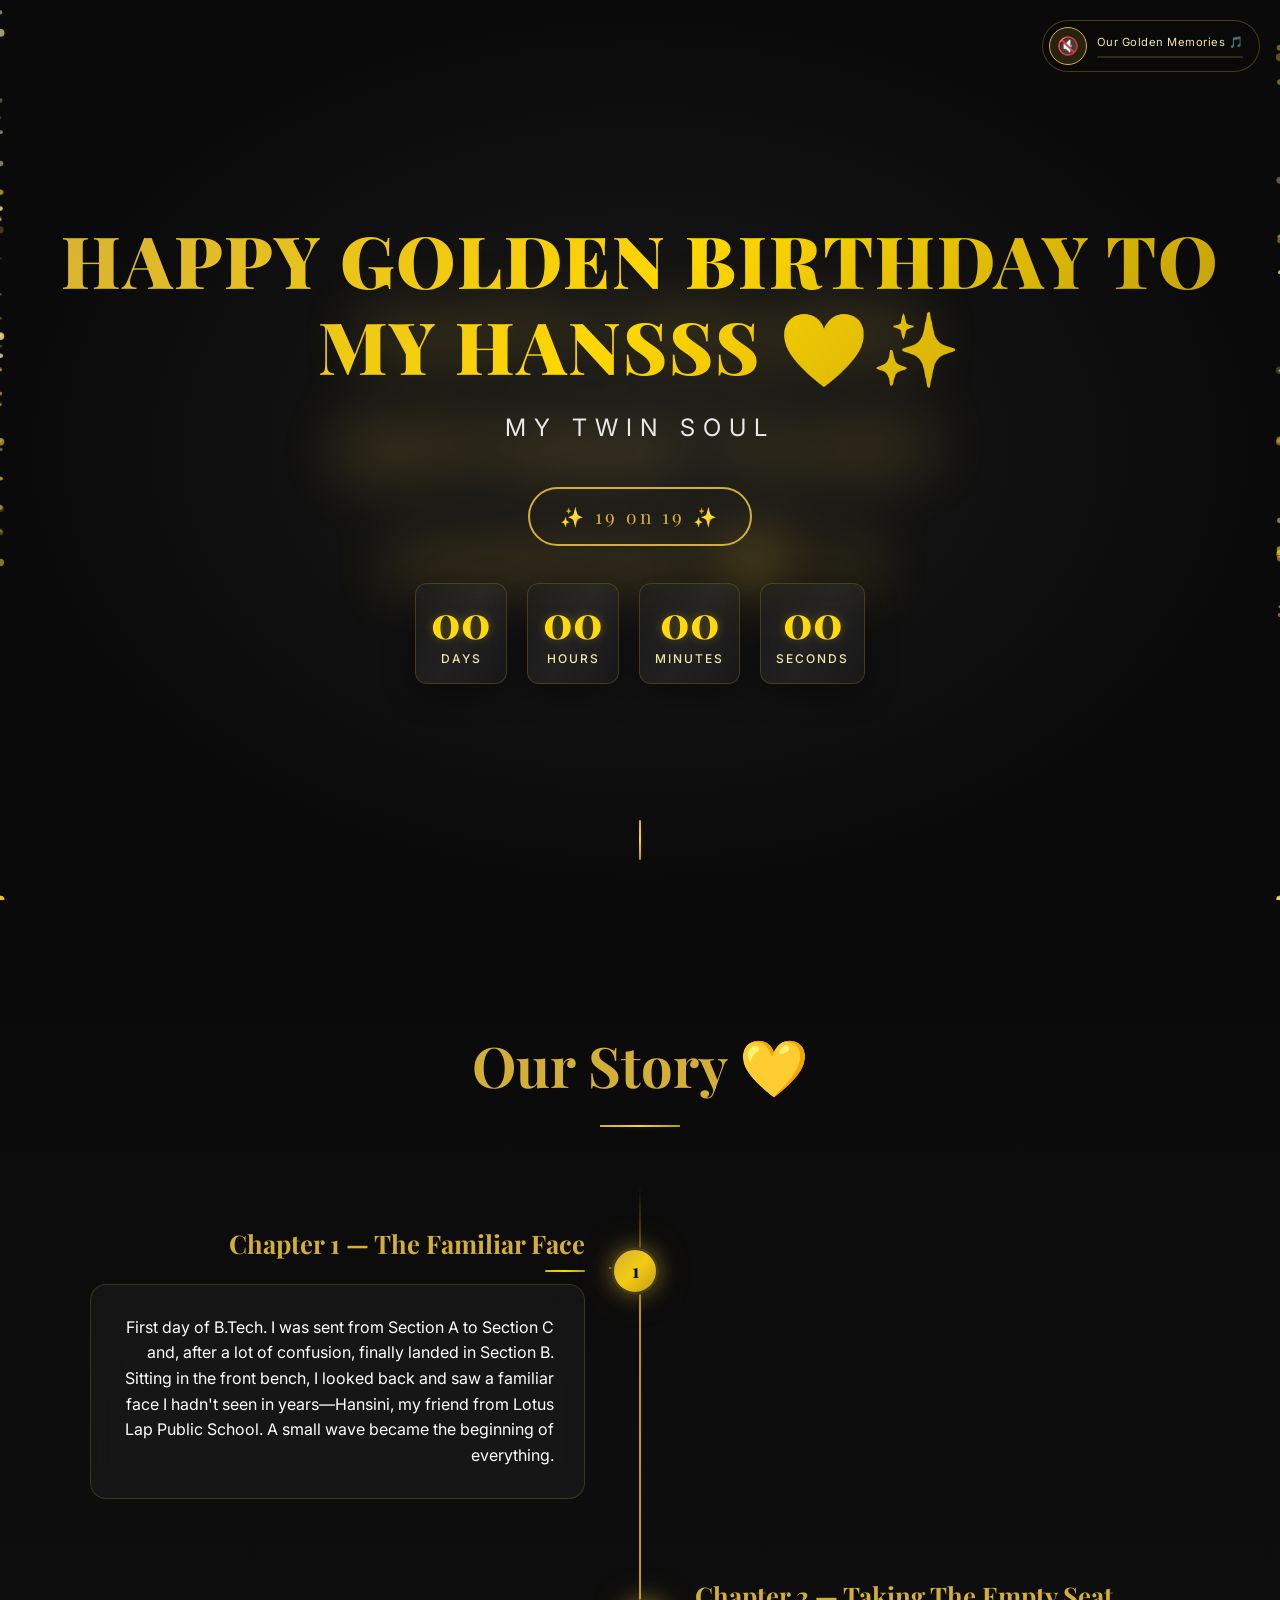
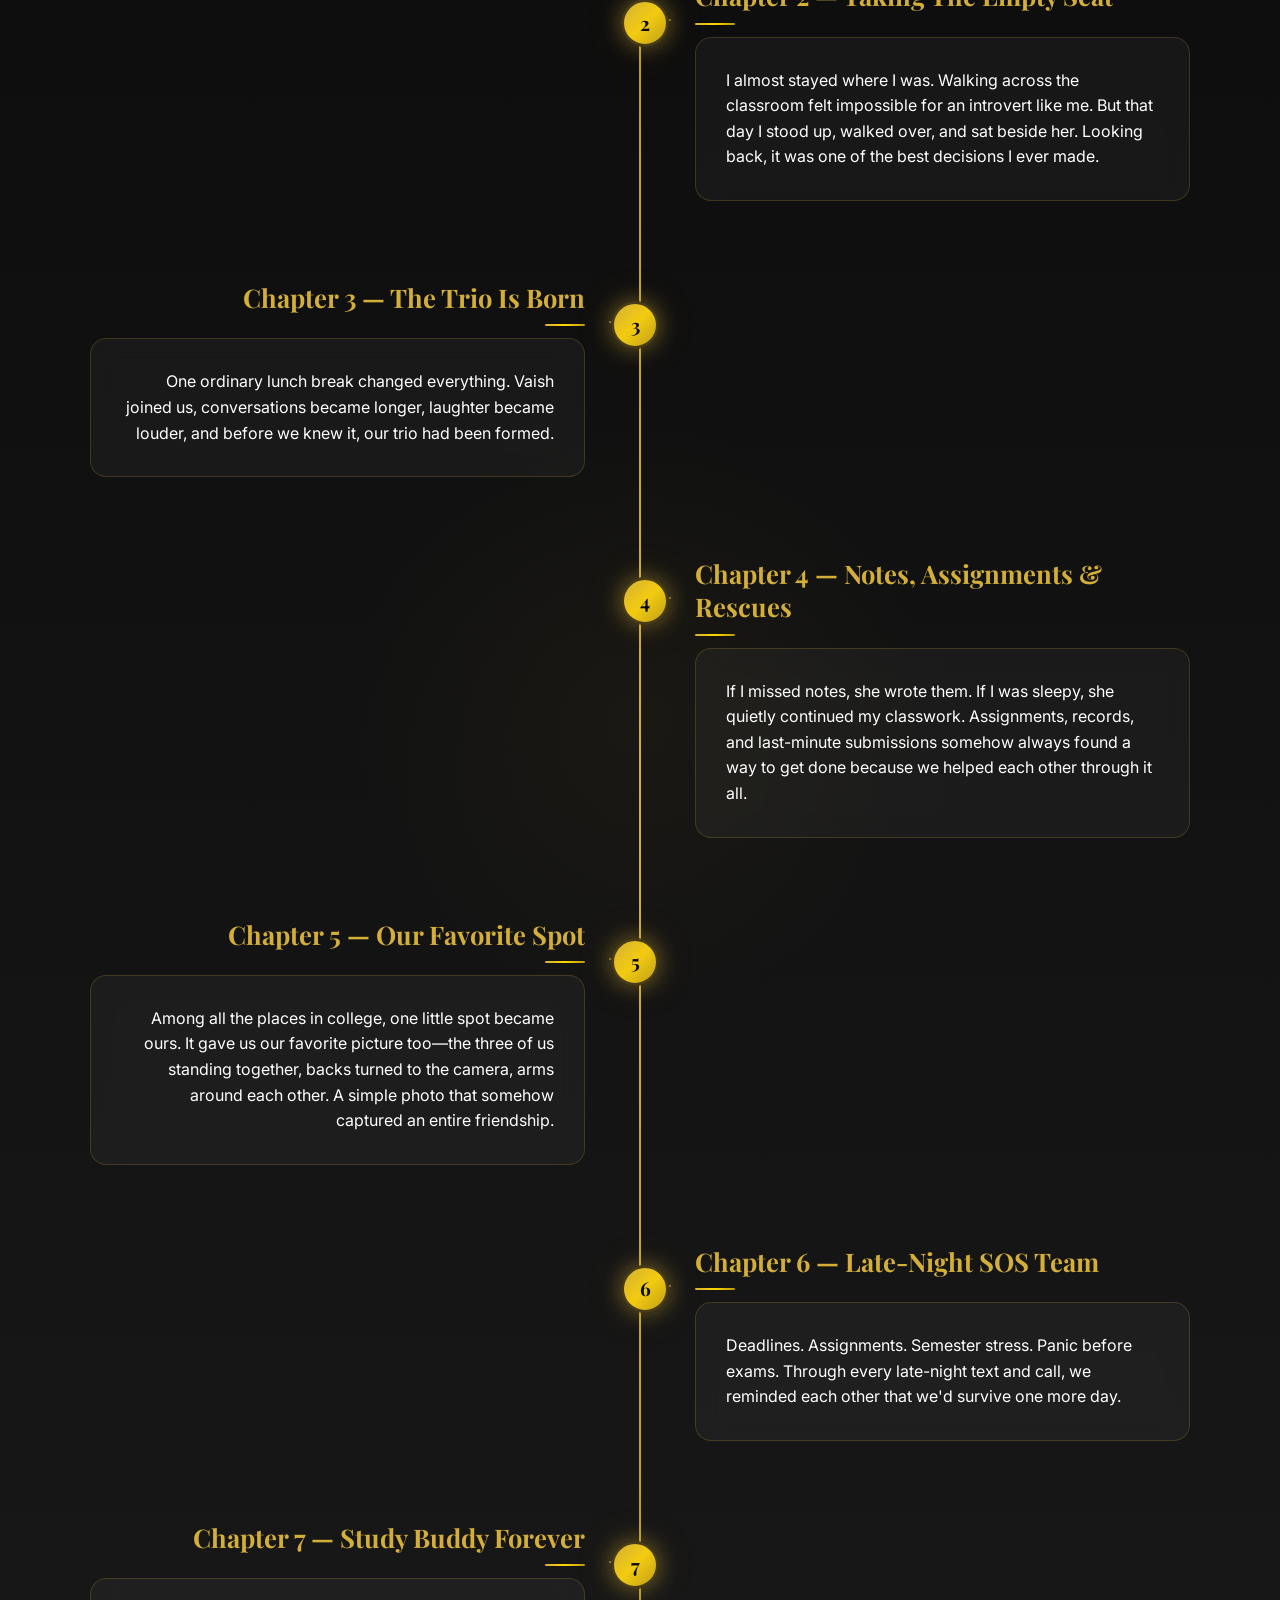
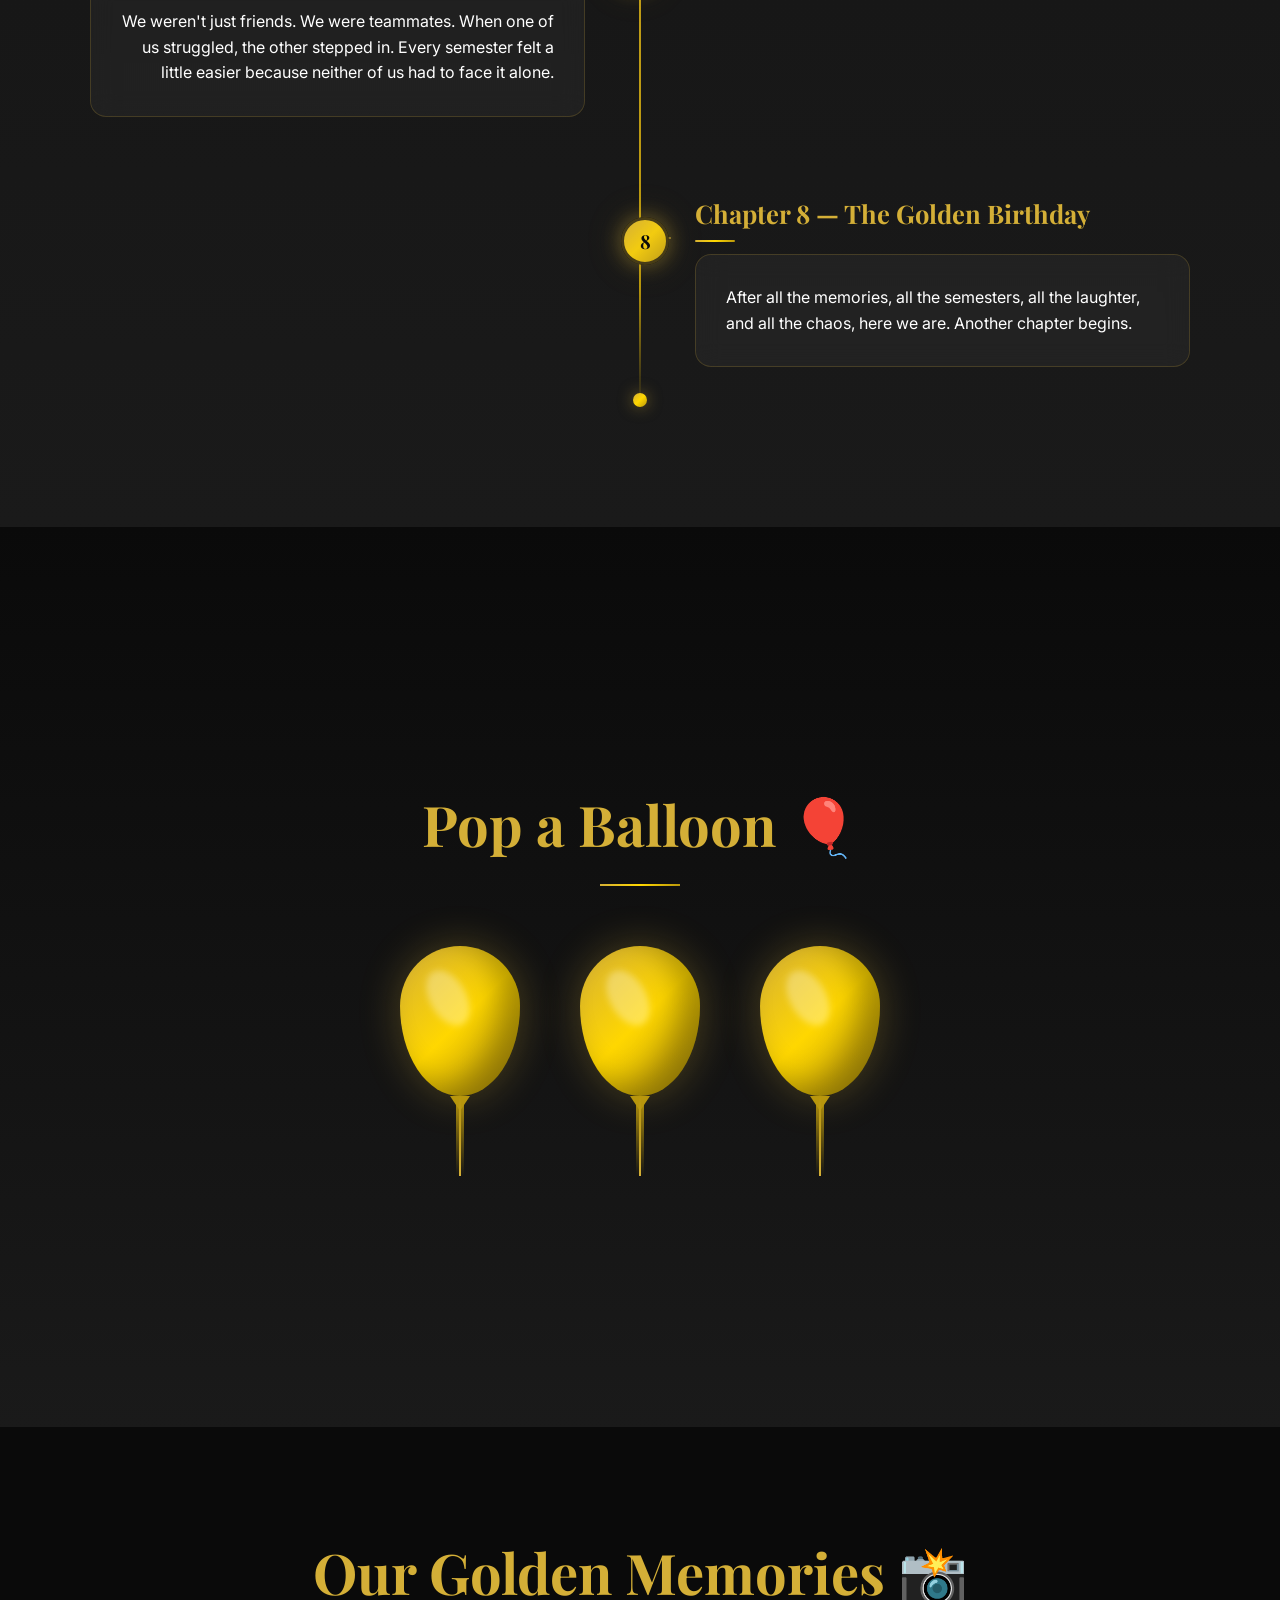
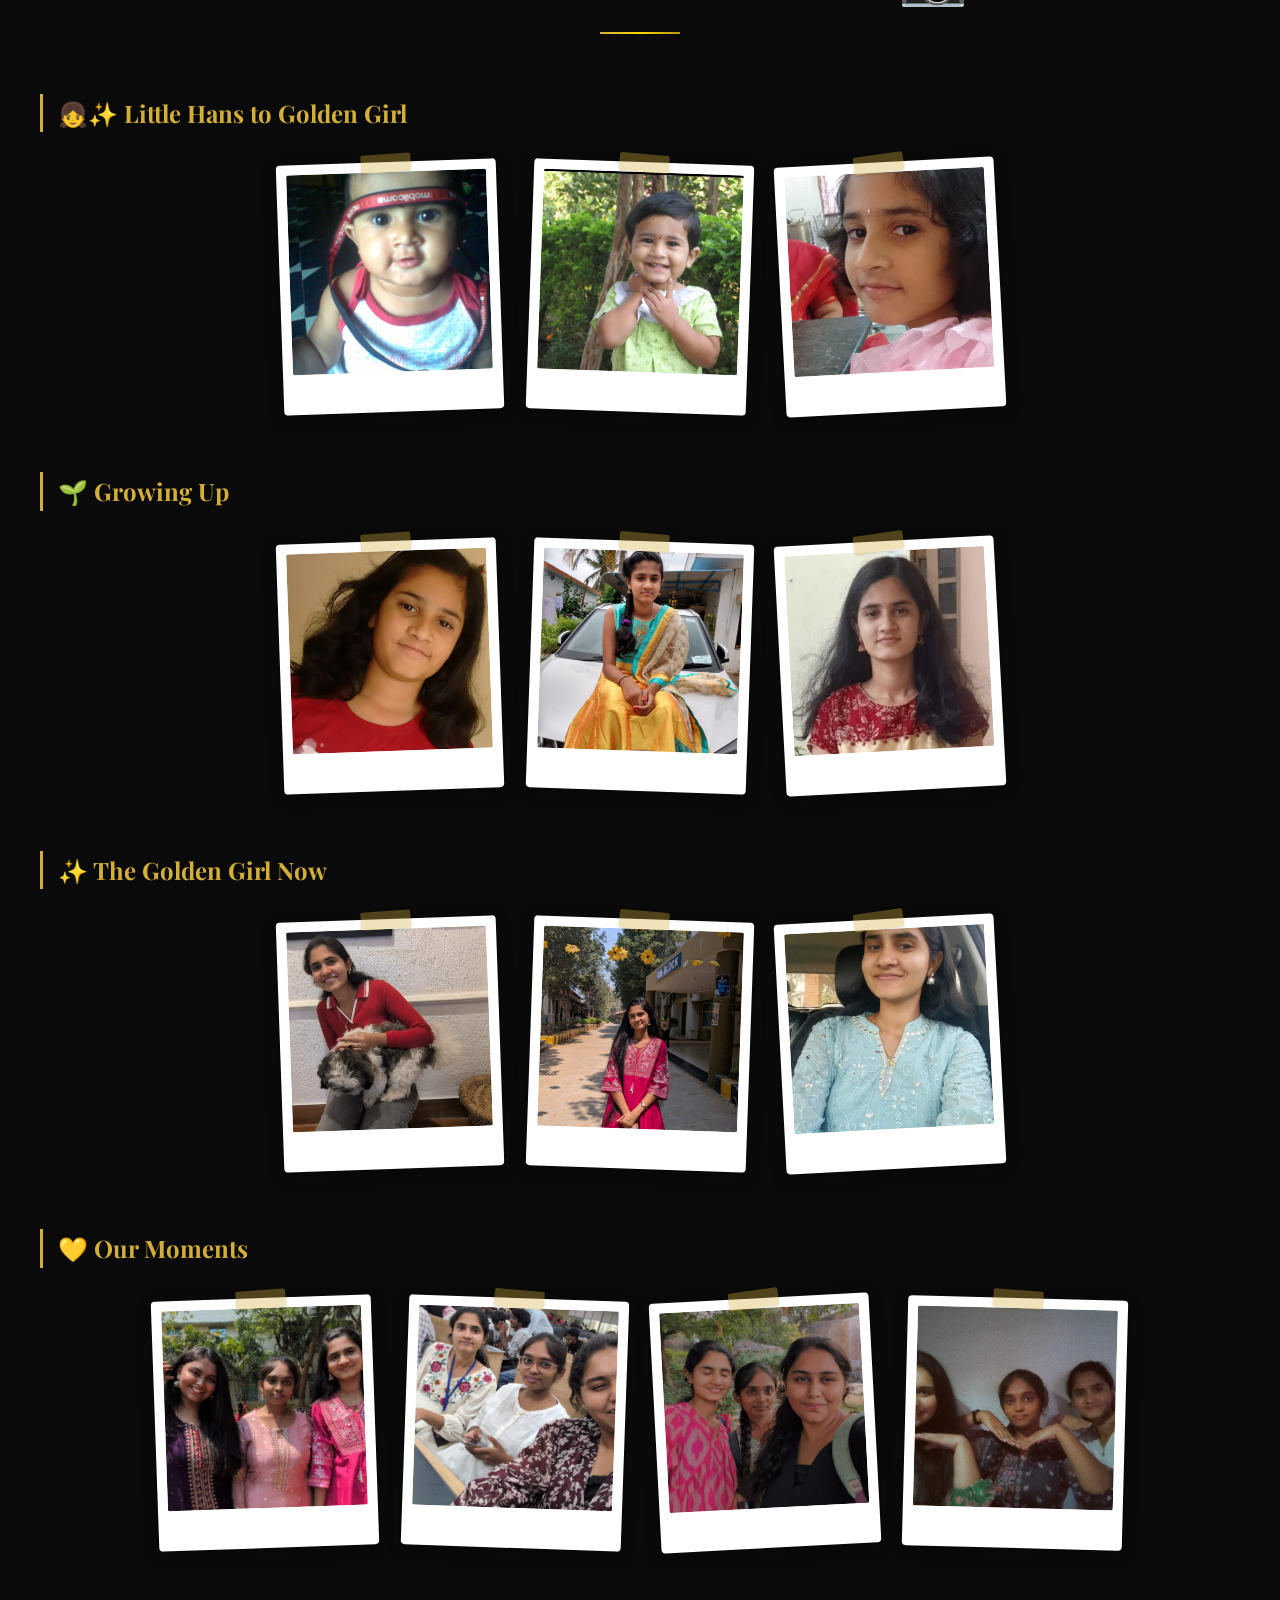
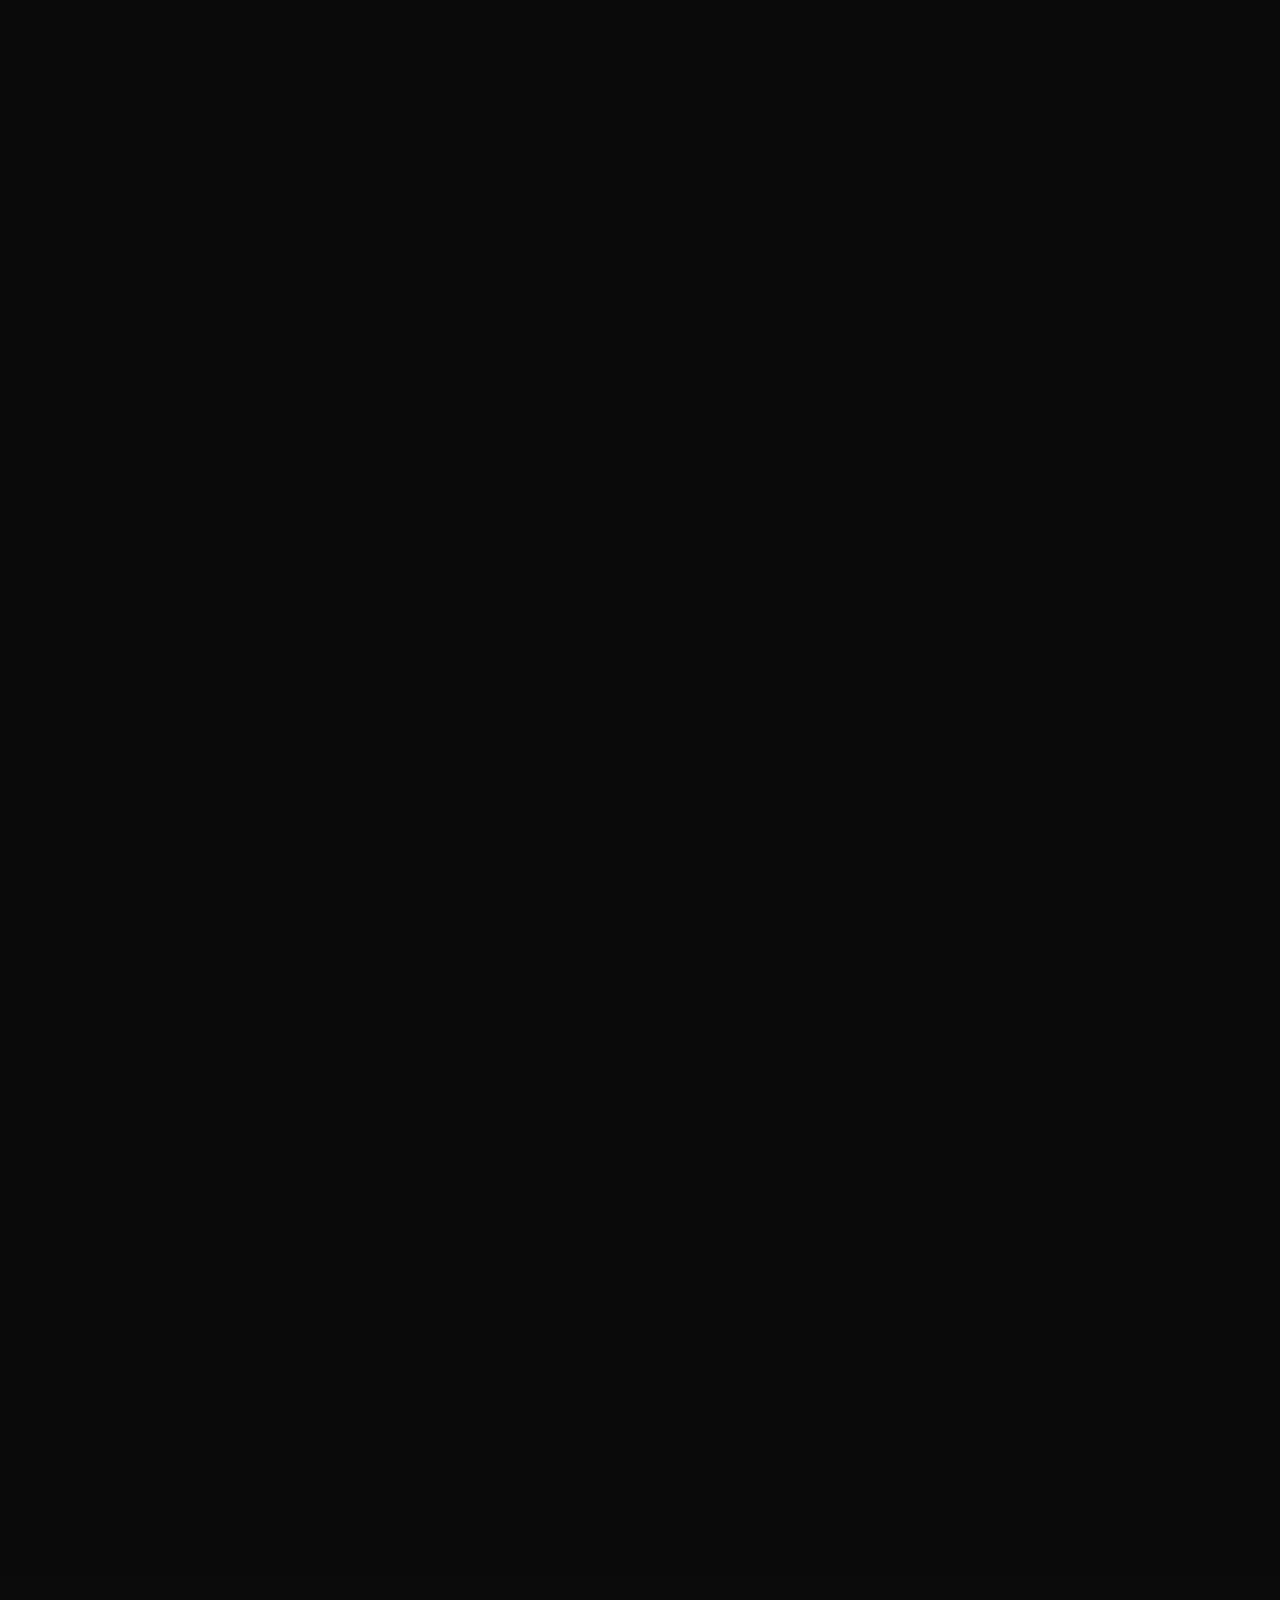
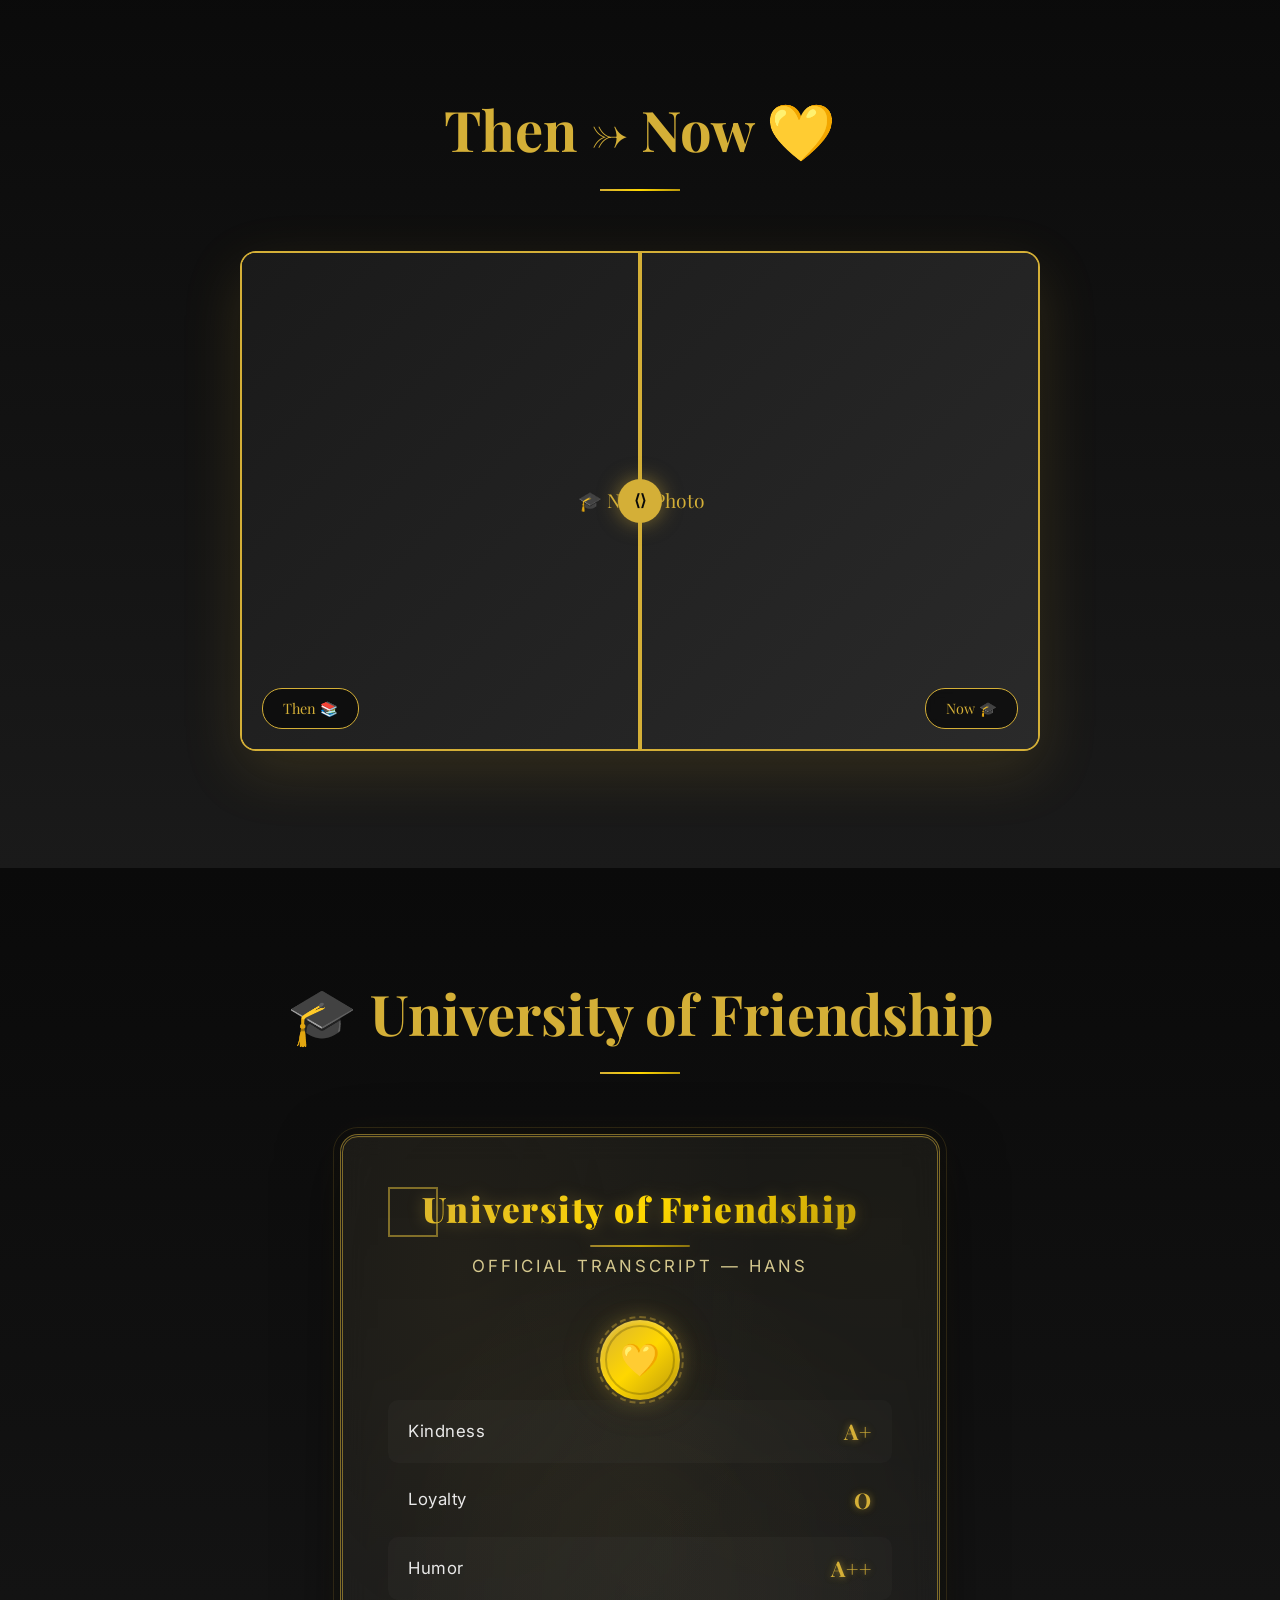
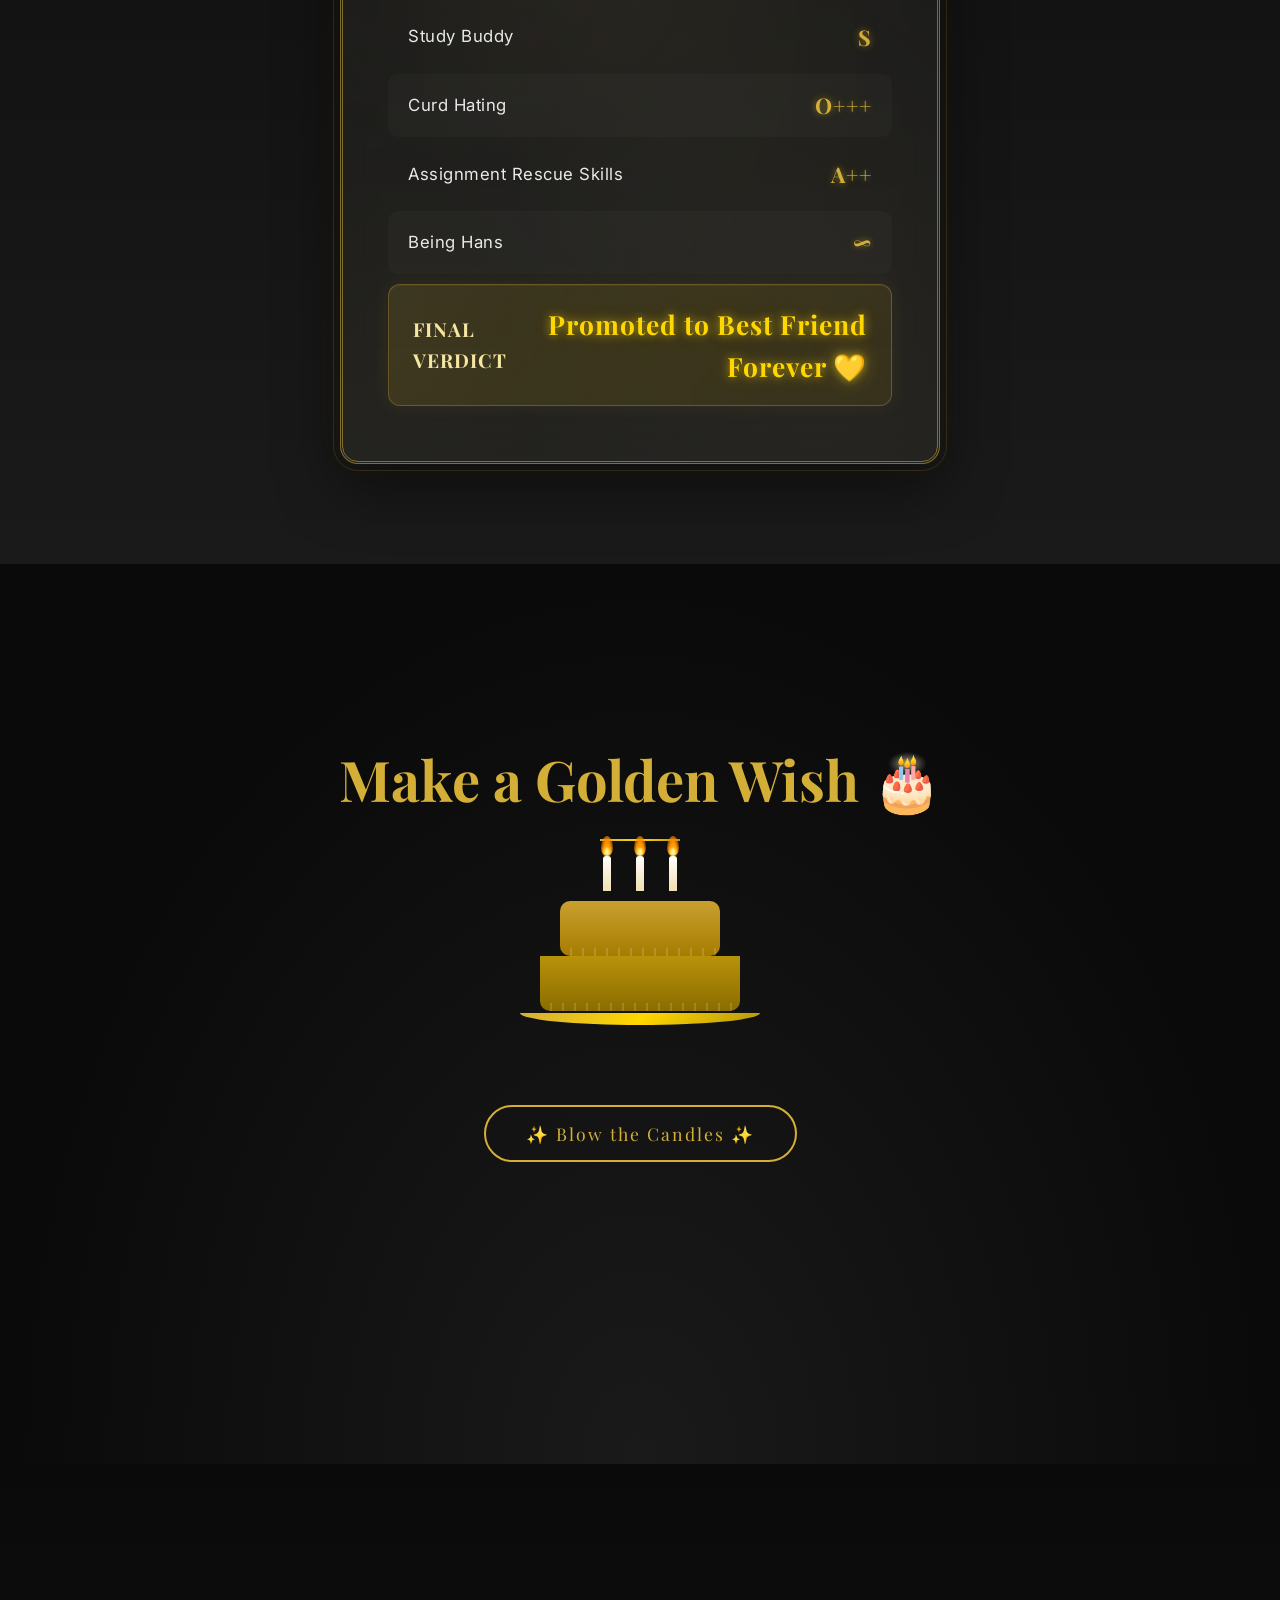
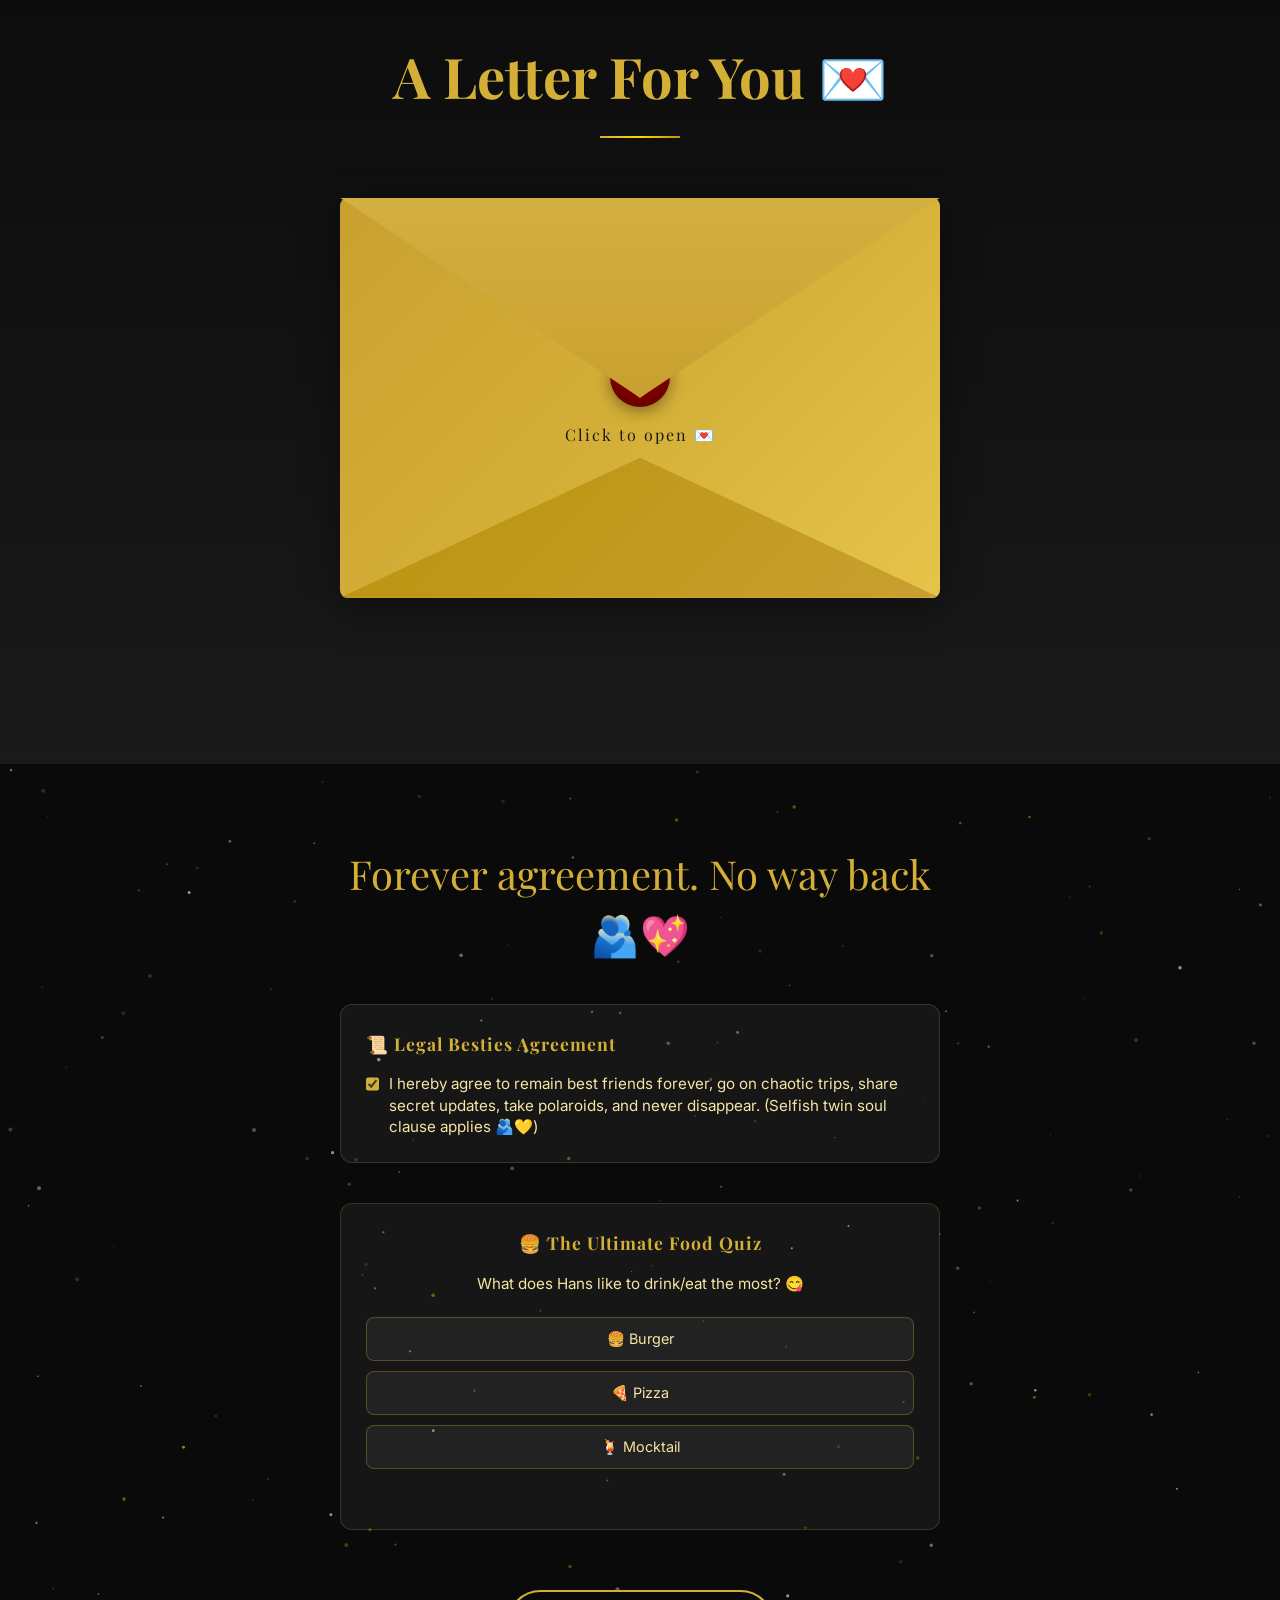
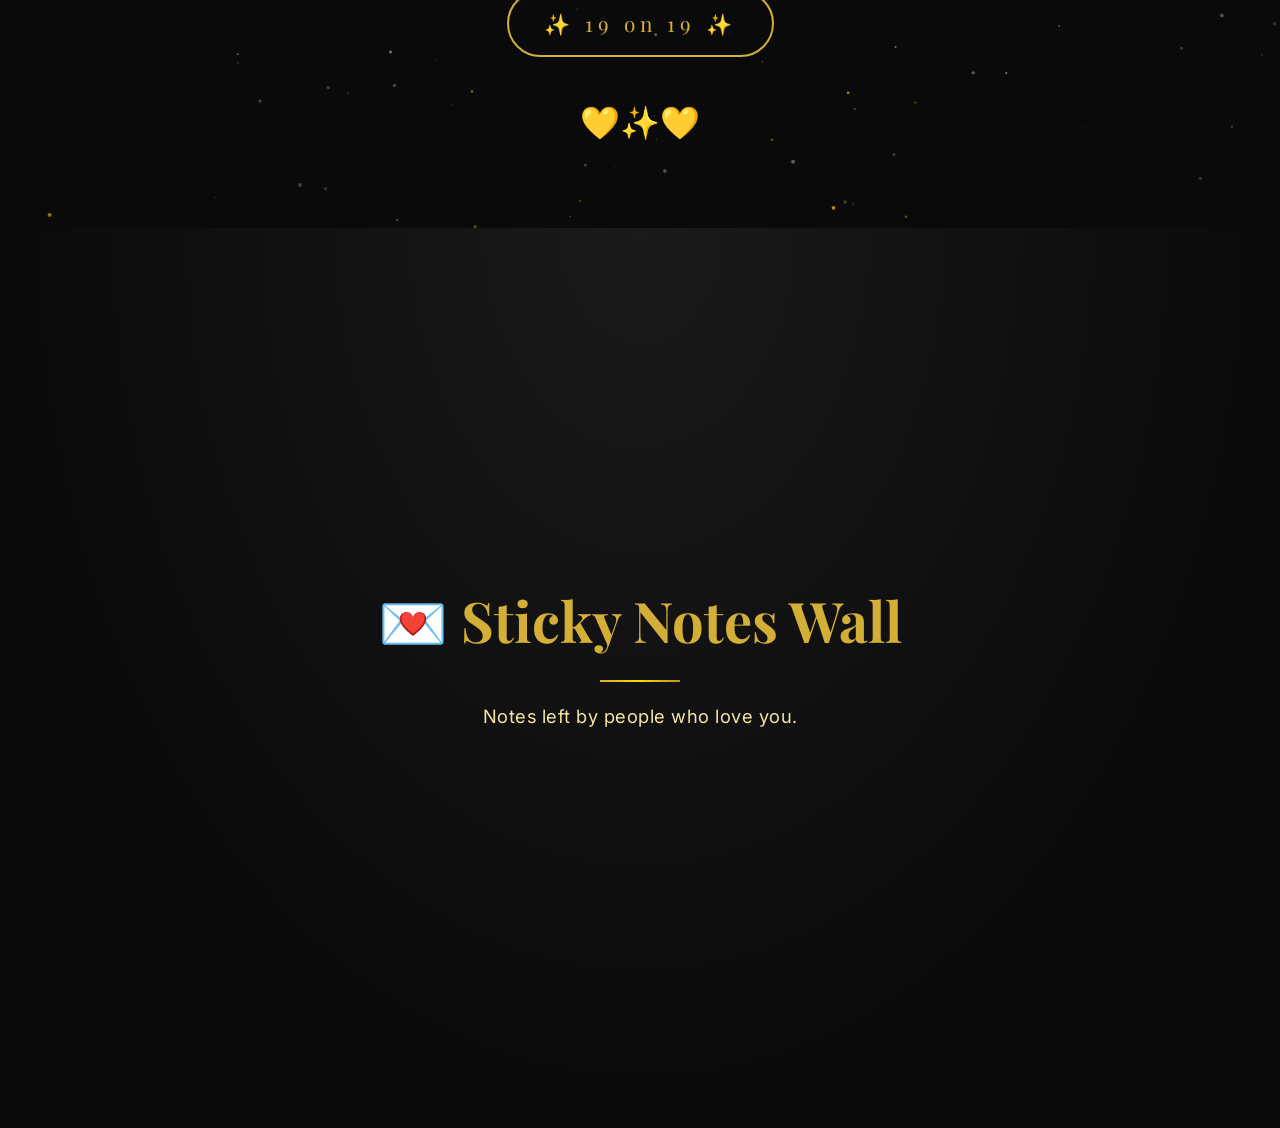
==== index.html @ d04d2092 "feat: add user uploaded golden videos and clean up video section instructions" ====
<!DOCTYPE html>
<html lang="en">
<head>
    <meta charset="UTF-8">
    <meta name="viewport" content="width=device-width, initial-scale=1.0">
    <meta name="description" content="Happy Golden Birthday to Hans! 🎂 Turning 19 on the 19th — a premium interactive birthday celebration.">
    <meta name="theme-color" content="#D4AF37">
    <title>Happy Golden Birthday Hans 💛✨ | 19 on 19</title>

    <!-- Favicon (gold sparkle emoji as SVG) -->
    <link rel="icon" href="data:image/svg+xml,<svg xmlns='http://www.w3.org/2000/svg' viewBox='0 0 100 100'><text y='.9em' font-size='90'>✨</text></svg>">

    <!-- ===== CSS Stylesheets ===== -->
    <!-- Design System & Global Styles -->
    <link rel="stylesheet" href="css/index.css?v=1.1">
    <!-- Section-specific styles -->
    <link rel="stylesheet" href="css/hero.css?v=1.1">
    <link rel="stylesheet" href="css/balloons.css?v=1.1">
    <link rel="stylesheet" href="css/gallery.css?v=1.1">
    <link rel="stylesheet" href="css/slider.css?v=1.1">
    <link rel="stylesheet" href="css/wish.css?v=1.1">
    <link rel="stylesheet" href="css/letter.css?v=1.1">
    <link rel="stylesheet" href="css/ending.css?v=1.1">
    <!-- Animation utilities -->
    <link rel="stylesheet" href="css/animations.css?v=1.1">
    <!-- New feature styles -->
    <link rel="stylesheet" href="css/loading.css?v=1.1">
    <link rel="stylesheet" href="css/lightbox.css?v=1.1">
    <link rel="stylesheet" href="css/cursor.css?v=1.1">
    <link rel="stylesheet" href="css/scrollbar.css?v=1.1">
    <!-- Update 2.0 styles -->
    <link rel="stylesheet" href="css/countdown.css?v=2.0">
    <link rel="stylesheet" href="css/story.css?v=2.0">
    <link rel="stylesheet" href="css/report-card.css?v=2.0">
    <link rel="stylesheet" href="css/sticky-notes.css?v=2.0">
</head>
<body>

    <!-- ============================================ -->
    <!-- LOADING SCREEN (shown while content loads)   -->
    <!-- ============================================ -->
    <div id="loading-screen">
        <div class="loading-content">
            <div class="loading-sparkles"></div>
            <p class="loading-text">Loading Memories… ✨</p>
            <div class="loading-bar">
                <div class="loading-bar-fill"></div>
            </div>
        </div>
    </div>

    <!-- ============================================ -->
    <!-- SCROLL PROGRESS BAR (golden, fixed top)      -->
    <!-- ============================================ -->
    <div id="scroll-progress"></div>

    <!-- ============================================ -->
    <!-- CURSOR SPARKLE CANVAS (desktop only)         -->
    <!-- ============================================ -->
    <canvas id="cursor-canvas"></canvas>

    <!-- ============================================ -->
    <!-- MUSIC PLAYER (floating mini player)          -->
    <!-- ============================================ -->
    <div class="music-player" id="music-player">
        <button class="music-player-btn" id="music-player-btn" aria-label="Toggle background music" title="Toggle Music">🔇</button>
        <div class="music-player-info">
            <span class="music-player-title">Our Golden Memories 🎵</span>
            <div class="music-player-progress">
                <div class="music-player-progress-bar"></div>
            </div>
        </div>
    </div>

    <!-- ============================================ -->
    <!-- SECTION 1: HERO                              -->
    <!-- Full-screen entrance with golden particles    -->
    <!-- ============================================ -->
    <section id="hero" class="section">
        <!-- Golden particle animation canvas -->
        <canvas id="particle-canvas"></canvas>

        <!-- Hero Content -->
        <div class="hero-content">
            <!-- Glow effect behind title -->
            <div class="hero-title-glow" aria-hidden="true"></div>

            <!-- Main title — populated from messages.json -->
            <h1 class="hero-title" id="hero-title">HAPPY GOLDEN BIRTHDAY 💛✨</h1>

            <!-- Subtitle — populated from messages.json -->
            <p class="hero-subtitle" id="hero-subtitle">My Twin Soul</p>

            <!-- Golden badge -->
            <div class="hero-badge">✨ 19 on 19 ✨</div>

            <!-- Countdown Timer -->
            <div id="countdown-timer" class="countdown-container">
                <div class="countdown-box">
                    <span class="countdown-number" id="countdown-days">00</span>
                    <span class="countdown-label">Days</span>
                </div>
                <div class="countdown-box">
                    <span class="countdown-number" id="countdown-hours">00</span>
                    <span class="countdown-label">Hours</span>
                </div>
                <div class="countdown-box">
                    <span class="countdown-number" id="countdown-minutes">00</span>
                    <span class="countdown-label">Minutes</span>
                </div>
                <div class="countdown-box">
                    <span class="countdown-number" id="countdown-seconds">00</span>
                    <span class="countdown-label">Seconds</span>
                </div>
            </div>
        </div>

        <!-- Scroll indicator -->
        <div class="hero-scroll-indicator" aria-hidden="true">
            <span></span>
        </div>
    </section>

    <!-- ============================================ -->
    <!-- SECTION 1.5: OUR STORY                       -->
    <!-- Vertical timeline with 8 chapters             -->
    <!-- ============================================ -->
    <section id="story" class="section">
        <h2 class="section-title reveal" id="story-heading">Our Story 💛</h2>
        <div class="story-timeline" id="story-timeline">
            <!-- Chapters are dynamically inserted by story.js -->
        </div>
    </section>

    <!-- ============================================ -->
    <!-- SECTION 2: BALLOONS                          -->
    <!-- 3 clickable golden balloons with messages     -->
    <!-- ============================================ -->
    <section id="balloons" class="section">
        <h2 class="section-title reveal">Pop a Balloon 🎈</h2>

        <div class="balloons-container">
            <!-- Balloon 1 -->
            <div class="balloon-wrapper reveal" data-index="0">
                <div class="balloon-body"></div>
                <div class="balloon-string"></div>
                <div class="balloon-message" data-index="0"></div>
            </div>

            <!-- Balloon 2 -->
            <div class="balloon-wrapper reveal delay-2" data-index="1">
                <div class="balloon-body"></div>
                <div class="balloon-string"></div>
                <div class="balloon-message" data-index="1"></div>
            </div>

            <!-- Balloon 3 -->
            <div class="balloon-wrapper reveal delay-4" data-index="2">
                <div class="balloon-body"></div>
                <div class="balloon-string"></div>
                <div class="balloon-message" data-index="2"></div>
            </div>
        </div>
    </section>

    <!-- ============================================ -->
    <!-- SECTION 3: MEMORY GALLERY (Scrapbook Style)  -->
    <!-- Polaroid photos — dynamically populated       -->
    <!-- ============================================ -->
    <section id="gallery" class="section">
        <h2 class="section-title reveal">Our Golden Memories 📸</h2>

        <!-- Gallery grid is populated dynamically from messages.json by main.js -->
        <div class="gallery-grid" id="gallery-grid">
            <!-- Categories and polaroid images injected here -->
        </div>
    </section>

    <!-- ============================================ -->
    <!-- SECTION 3.5: GOLDEN VIDEOS                  -->
    <!-- Two video spots for precious moments         -->
    <!-- ============================================ -->
    <section id="videos" class="section">
        <h2 class="section-title reveal">Golden Moments on Video 🎥</h2>
        <div style="display: flex; flex-wrap: wrap; gap: 30px; justify-content: center; max-width: 1000px; margin: 0 auto; padding: 0 15px;" class="reveal">
            
            <!-- Video Box 1 -->
            <div class="glass" style="flex: 1; min-width: 300px; max-width: 450px; border-radius: 16px; padding: 15px; text-align: center; border: 1px solid rgba(212, 175, 55, 0.2); box-shadow: 0 8px 32px rgba(0, 0, 0, 0.4); display: flex; flex-direction: column; gap: 12px; transition: transform 0.3s ease, border-color 0.3s ease;" onmouseover="this.style.transform='translateY(-5px)'; this.style.borderColor='var(--gold)';" onmouseout="this.style.transform='translateY(0)'; this.style.borderColor='rgba(212, 175, 55, 0.2)';">
                <div style="position: relative; width: 100%; aspect-ratio: 16/9; background: #000; border-radius: 12px; overflow: hidden; border: 1px solid rgba(255,255,255,0.1);">
                    <video id="video-spot-1" controls style="width: 100%; height: 100%; object-fit: cover;" poster="assets/images/together/1.jpeg">
                        <source src="assets/videos/1.mp4" type="video/mp4">
                        Your browser does not support the video tag.
                    </video>
                </div>
                <p style="font-family: 'Playfair Display', serif; color: var(--gold); font-size: 1.1rem; margin: 5px 0 0 0;">Moment 1 🎬</p>
            </div>

            <!-- Video Box 2 -->
            <div class="glass" style="flex: 1; min-width: 300px; max-width: 450px; border-radius: 16px; padding: 15px; text-align: center; border: 1px solid rgba(212, 175, 55, 0.2); box-shadow: 0 8px 32px rgba(0, 0, 0, 0.4); display: flex; flex-direction: column; gap: 12px; transition: transform 0.3s ease, border-color 0.3s ease;" onmouseover="this.style.transform='translateY(-5px)'; this.style.borderColor='var(--gold)';" onmouseout="this.style.transform='translateY(0)'; this.style.borderColor='rgba(212, 175, 55, 0.2)';">
                <div style="position: relative; width: 100%; aspect-ratio: 16/9; background: #000; border-radius: 12px; overflow: hidden; border: 1px solid rgba(255,255,255,0.1);">
                    <video id="video-spot-2" controls style="width: 100%; height: 100%; object-fit: cover;" poster="assets/images/together/2.jpeg">
                        <source src="assets/videos/2.mp4" type="video/mp4">
                        Your browser does not support the video tag.
                    </video>
                </div>
                <p style="font-family: 'Playfair Display', serif; color: var(--gold); font-size: 1.1rem; margin: 5px 0 0 0;">Moment 2 🍿</p>
            </div>

        </div>
    </section>

    <!-- ============================================ -->
    <!-- SECTION 4: THEN VS NOW SLIDER                -->
    <!-- Draggable comparison slider                   -->
    <!-- ============================================ -->
    <section id="slider" class="section">
        <h2 class="section-title reveal" id="slider-title">Then → Now 💛</h2>

        <div class="slider-container reveal" id="slider-container">
            <!-- Then image (background/base layer) -->
            <div class="slider-image then-image">
                <img id="then-image" src="" alt="Then — 6th class">
                <div class="slider-placeholder" id="then-placeholder">📚 Then Photo</div>
            </div>

            <!-- Now image (clipped overlay layer) -->
            <div class="slider-image now-image" id="now-image-container">
                <img id="now-image" src="" alt="Now — BTech">
                <div class="slider-placeholder" id="now-placeholder">🎓 Now Photo</div>
            </div>

            <!-- Draggable handle -->
            <div class="slider-handle" id="slider-handle"></div>

            <!-- Labels -->
            <span class="slider-label then-label" id="then-label">Then 📚</span>
            <span class="slider-label now-label" id="now-label">Now 🎓</span>
        </div>
    </section>

    <!-- ============================================ -->
    <!-- SECTION 4.5: FRIENDSHIP REPORT CARD          -->
    <!-- University of Friendship transcript           -->
    <!-- ============================================ -->
    <section id="report-card" class="section">
        <h2 class="section-title reveal">🎓 University of Friendship</h2>

        <div class="report-card-container reveal">
            <!-- Decorative corners -->
            <div class="rc-corner rc-corner-tl" aria-hidden="true"></div>
            <div class="rc-corner rc-corner-tr" aria-hidden="true"></div>
            <div class="rc-corner rc-corner-bl" aria-hidden="true"></div>
            <div class="rc-corner rc-corner-br" aria-hidden="true"></div>

            <!-- Header -->
            <h3 class="rc-header">University of Friendship</h3>
            <p class="rc-subheader">Official Transcript — Hans</p>

            <!-- Decorative seal -->
            <div class="rc-seal" aria-hidden="true">💛</div>

            <!-- Grade rows -->
            <div class="rc-row">
                <span class="rc-subject">Kindness</span>
                <span class="rc-grade">A+</span>
            </div>
            <div class="rc-row">
                <span class="rc-subject">Loyalty</span>
                <span class="rc-grade">O</span>
            </div>
            <div class="rc-row">
                <span class="rc-subject">Humor</span>
                <span class="rc-grade">A++</span>
            </div>
            <div class="rc-row">
                <span class="rc-subject">Study Buddy</span>
                <span class="rc-grade">S</span>
            </div>
            <div class="rc-row">
                <span class="rc-subject">Curd Hating</span>
                <span class="rc-grade">O+++</span>
            </div>
            <div class="rc-row">
                <span class="rc-subject">Assignment Rescue Skills</span>
                <span class="rc-grade">A++</span>
            </div>
            <div class="rc-row">
                <span class="rc-subject">Being Hans</span>
                <span class="rc-grade">∞</span>
            </div>

            <!-- Final verdict -->
            <div class="rc-verdict">
                <span class="rc-subject">Final Verdict</span>
                <span class="rc-grade">Promoted to Best Friend Forever 💛</span>
            </div>
        </div>
    </section>

    <!-- ============================================ -->
    <!-- SECTION 5: GOLDEN WISH                       -->
    <!-- Birthday cake + candle blowing + confetti     -->
    <!-- ============================================ -->
    <section id="wish" class="section">
        <h2 class="section-title reveal">Make a Golden Wish 🎂</h2>

        <div class="cake-container reveal">
            <!-- Birthday Cake (CSS art) -->
            <div class="cake">
                <!-- Candles on top -->
                <div class="candles-container">
                    <div class="candle"><div class="flame"></div></div>
                    <div class="candle"><div class="flame"></div></div>
                    <div class="candle"><div class="flame"></div></div>
                </div>

                <!-- Cake layers -->
                <div class="cake-layer"></div>
                <div class="cake-layer"></div>
                <div class="cake-layer"></div>
            </div>
            <!-- Cake plate -->
            <div class="cake-plate"></div>
        </div>

        <!-- Blow button -->
        <button class="blow-btn reveal" id="blow-btn">✨ Blow the Candles ✨</button>

        <!-- Wish message — populated from messages.json -->
        <p class="wish-message" id="wish-message"></p>
    </section>

    <!-- ============================================ -->
    <!-- SECTION 6: LETTER (Envelope Opening)         -->
    <!-- Click envelope → opens → reveals letter       -->
    <!-- ============================================ -->
    <section id="letter" class="section">
        <h2 class="section-title reveal">A Letter For You 💌</h2>

        <div class="envelope-container reveal" id="envelope-container">
            <!-- Sealed Envelope (click to open) -->
            <div class="envelope" id="envelope">
                <div class="envelope-flap"></div>
                <div class="envelope-body">
                    <div class="envelope-seal" id="envelope-seal">💛</div>
                    <p class="envelope-hint">Click to open 💌</p>
                </div>
            </div>

            <!-- Password Prompt Container (hidden initially, revealed after envelope opens) -->
            <div id="password-container" class="glass reveal" style="display: none; max-width: 400px; margin: 0 auto; padding: 30px; text-align: center;">
                <p style="font-family: 'Playfair Display', serif; color: var(--gold); margin-bottom: 20px; font-size: 1.2rem; letter-spacing: 1px;">Enter the Secret Code 🔒</p>
                <div style="display: flex; gap: 10px; justify-content: center; align-items: center; margin-bottom: 15px;">
                    <input type="password" id="letter-password" placeholder="Enter code... 🔑" style="background: rgba(255,255,255,0.05); border: 1px solid var(--gold); border-radius: 8px; padding: 12px 15px; color: #FFF; text-align: center; font-size: 1rem; width: 100%; max-width: 220px; outline: none; transition: border 0.3s;" onfocus="this.style.borderColor='#FFD700'" onblur="this.style.borderColor='#D4AF37'">
                    <button id="password-btn" style="background: var(--gold-gradient); border: none; border-radius: 8px; color: #000; font-weight: 600; padding: 12px 20px; cursor: pointer; transition: transform 0.2s;" onmouseover="this.style.transform='scale(1.05)'" onmouseout="this.style.transform='scale(1)'">Unlock</button>
                </div>
                <p id="password-error" style="color: #ff4d4d; font-size: 0.85rem; height: 15px; margin: 0; opacity: 0; transition: opacity 0.3s;">Incorrect code. Try again!</p>
            </div>

            <!-- Letter Card (hidden initially, revealed after envelope opens and correct password entered) -->
            <div class="letter-card" id="letter-card-inner" style="display: none;">
                <!-- Decorative corners -->
                <div class="letter-corner top-left"></div>
                <div class="letter-corner top-right"></div>
                <div class="letter-corner bottom-left"></div>
                <div class="letter-corner bottom-right"></div>

                <!-- Wax seal -->
                <div class="letter-seal">💛</div>

                <!-- Letter content — populated from letter.txt -->
                <div class="letter-content" id="letter-content">
                    Loading...
                </div>
            </div>
        </div>
    </section>

    <!-- ============================================ -->
    <!-- SECTION 7: ENDING                            -->
    <!-- Dark sky + golden stars + lanterns             -->
    <!-- ============================================ -->
    <section id="ending" class="section">
        <!-- Stars canvas -->
        <canvas id="stars-canvas"></canvas>

        <!-- Floating lanterns — dynamically created by main.js -->
        <div class="lanterns-container" id="lanterns-container"></div>

        <!-- Ending content -->
        <div class="ending-content reveal" style="display: flex; flex-direction: column; align-items: center; gap: 40px; width: 90%; max-width: 600px; margin: 0 auto;">
            <!-- Final quote — populated from messages.json -->
            <p class="ending-quote" id="ending-quote" style="margin: 0;"></p>

            <!-- 1. FUNNY FOREVER AGREEMENT CHECKBOX -->
            <div class="glass" style="padding: 25px; border-radius: 12px; width: 100%; text-align: left; position: relative;">
                <h4 style="font-family: 'Playfair Display', serif; color: var(--gold); margin: 0 0 15px 0; font-size: 1.1rem; letter-spacing: 1px; display: flex; align-items: center; gap: 8px;">📜 Legal Besties Agreement</h4>
                <label style="display: flex; align-items: flex-start; gap: 10px; cursor: pointer; font-size: 0.95rem; line-height: 1.4; color: var(--gold-light);">
                    <input type="checkbox" id="forever-agreement" checked style="width: 18px; height: 18px; accent-color: var(--gold); margin-top: 2px;">
                    <span>I hereby agree to remain best friends forever, go on chaotic trips, share secret updates, take polaroids, and never disappear. (Selfish twin soul clause applies 🫂💛)</span>
                </label>
            </div>

            <!-- 3. HANS FAVORITE QUIZ (WITH DYNAMIC BIRD MSG & NESTED QUESTION) -->
            <div class="glass" id="telepathy-quiz" style="padding: 25px; border-radius: 12px; width: 100%; text-align: center; position: relative; overflow: hidden;">
                <h4 style="font-family: 'Playfair Display', serif; color: var(--gold); margin: 0 0 15px 0; font-size: 1.1rem; letter-spacing: 1px;">🍔 The Ultimate Food Quiz</h4>
                <p id="quiz-question" style="font-size: 0.95rem; margin-bottom: 20px; color: var(--gold-light);">What does Hans like to drink/eat the most? 😋</p>
                <div style="display: flex; flex-direction: column; gap: 10px; align-items: center;" id="quiz-options">
                    <!-- Options (Burger, Pizza, Mocktail) injected by JS -->
                </div>

                <!-- 🕊️ A secret messenger bird message that appears after she fails all 3 -->
                <div id="bird-secret-msg" style="display: none; margin-top: 20px; padding: 15px; background: rgba(212, 175, 55, 0.08); border: 1px dashed var(--gold); border-radius: 8px; animation: scaleIn 0.5s ease-out forwards;">
                    <p style="font-size: 1rem; color: var(--gold); margin-bottom: 8px;">🕊️ *Flap flap* A messenger bird has arrived with a secret letter! ✉️</p>
                    <p style="font-size: 0.9rem; color: var(--gold-light); font-style: italic; margin-bottom: 12px;">"Need some help? Unlock the secret hint by answering this one question:"</p>
                    
                    <p style="font-weight: bold; font-size: 0.95rem; color: #FFF; margin-bottom: 10px;">Who is the absolute best? 👑</p>
                    <div style="display: flex; gap: 10px; justify-content: center;">
                        <button id="quiz-pran-btn" style="background: rgba(255,255,255,0.05); border: 1px solid var(--gold); border-radius: 6px; color: var(--gold-light); padding: 8px 15px; cursor: pointer; transition: all 0.2s;">Pran? 💛</button>
                        <button id="quiz-obv-btn" style="background: rgba(255,255,255,0.05); border: 1px solid var(--gold); border-radius: 6px; color: var(--gold-light); padding: 8px 15px; cursor: pointer; transition: all 0.2s;">Yes obv Pran! 🤩</button>
                    </div>
                </div>

                <!-- The hidden correct soda option that slides in only after answering Pran -->
                <div id="hidden-soda-container" style="display: none; margin-top: 20px; animation: scaleIn 0.5s ease-out forwards;">
                    <p style="color: var(--gold-light); font-size: 0.9rem; margin-bottom: 10px;">Hint unlocked! The REAL option has joined the options: 🍹</p>
                    <button id="soda-btn" style="background: var(--gold-gradient); border: none; border-radius: 8px; color: #000; font-weight: bold; padding: 12px 30px; font-size: 1rem; cursor: pointer; transition: all 0.3s; box-shadow: 0 0 15px var(--gold); display: inline-block;">🍹 SODA 🍹</button>
                </div>
                <p id="quiz-feedback" style="margin-top: 15px; font-size: 0.9rem; font-weight: 600; min-height: 20px;"></p>
            </div>

            <!-- Badge -->
            <div class="ending-badge" id="ending-badge" style="margin-top: 20px;">✨ 19 on 19 ✨</div>

            <!-- Hearts -->
            <div class="ending-hearts" aria-hidden="true" style="margin: 0;">💛✨💛</div>
        </div>
    </section>

    <!-- ============================================ -->
    <!-- SECTION 8: STICKY NOTES WALL                 -->
    <!-- Dynamic wishes from friends                   -->
    <!-- ============================================ -->
    <section id="sticky-notes" class="section">
        <h2 class="section-title reveal">💌 Sticky Notes Wall</h2>
        <p class="sticky-notes-subtitle reveal">Notes left by people who love you.</p>
        <div class="sticky-notes-grid" id="sticky-notes-grid">
            <!-- Notes are dynamically inserted by wishes.js -->
        </div>
    </section>

    <!-- ============================================ -->
    <!-- LIGHTBOX (fullscreen photo viewer)           -->
    <!-- ============================================ -->
    <div id="lightbox" class="lightbox">
        <button class="lightbox-close" id="lightbox-close" aria-label="Close photo">✕</button>
        <img class="lightbox-img" id="lightbox-img" src="" alt="Full size photo">
    </div>

    <!-- ============================================ -->
    <!-- JAVASCRIPT MODULES                           -->
    <!-- ============================================ -->
    <!-- Loading screen (must load first) -->
    <script src="js/loading.js?v=1.1"></script>
    <!-- Particle systems -->
    <script src="js/particles.js?v=1.1"></script>
    <script src="js/animations.js?v=1.1"></script>
    <!-- Interactive modules -->
    <script src="js/balloons.js?v=1.1"></script>
    <script src="js/slider.js?v=1.1"></script>
    <script src="js/wish.js?v=1.1"></script>
    <script src="js/music.js?v=1.1"></script>
    <!-- New feature modules -->
    <script src="js/cursor.js?v=1.1"></script>
    <script src="js/lightbox.js?v=1.1"></script>
    <!-- Update 2.0 modules -->
    <script src="js/countdown.js?v=2.0"></script>
    <script src="js/story.js?v=2.0"></script>
    <!-- Supabase-powered wishes (no SDK needed, uses fetch API) -->
    <script src="js/wishes.js?v=5"></script>
    <!-- Main app (must load last — initializes everything) -->
    <script src="js/main.js?v=3"></script>

</body>
</html>
---- css/index.css ----
/* ============================================
   INDEX.CSS — Design System & Global Styles
   Hans's Golden Birthday Website
   ============================================ */

/* --- Google Fonts Import --- */
@import url('https://fonts.googleapis.com/css2?family=Dancing+Script:wght@400;700&family=Inter:wght@300;400;600&family=Playfair+Display:wght@400;700;900&display=swap');

/* ============================================
   CSS Custom Properties (Design Tokens)
   ============================================ */
:root {
  /* --- Gold Palette --- */
  --gold: #D4AF37;
  --gold-light: #F5E6A3;
  --gold-dark: #B8960C;
  --gold-shimmer: #FFD700;

  /* --- Dark Palette --- */
  --black: #0A0A0A;
  --black-light: #1A1A1A;
  --black-medium: #2A2A2A;

  /* --- Light Palette --- */
  --white: #FFFFFF;
  --white-soft: rgba(255, 255, 255, 0.9);

  /* --- Gradients --- */
  --gold-gradient: linear-gradient(135deg, #D4AF37, #FFD700, #B8960C);
  --dark-gradient: linear-gradient(180deg, #0A0A0A, #1A1A1A);
}

/* ============================================
   Global Reset
   ============================================ */
*,
*::before,
*::after {
  box-sizing: border-box;
  margin: 0;
  padding: 0;
}

/* --- Smooth Scrolling --- */
html {
  scroll-behavior: smooth;
}

/* --- Base Body Styles --- */
body {
  margin: 0;
  background: var(--black);
  color: var(--white);
  font-family: 'Inter', sans-serif;
  overflow-x: hidden;
  line-height: 1.6;
  -webkit-font-smoothing: antialiased;
  -moz-osx-font-smoothing: grayscale;
}

/* --- Text Selection --- */
::selection {
  background: var(--gold);
  color: var(--black);
}

::-moz-selection {
  background: var(--gold);
  color: var(--black);
}

/* ============================================
   Custom Scrollbar
   ============================================ */
/* --- Webkit (Chrome, Edge, Safari) --- */
::-webkit-scrollbar {
  width: 8px;
}

::-webkit-scrollbar-track {
  background: var(--black);
}

::-webkit-scrollbar-thumb {
  background: var(--gold-dark);
  border-radius: 4px;
}

::-webkit-scrollbar-thumb:hover {
  background: var(--gold);
}

/* --- Firefox --- */
html {
  scrollbar-width: thin;
  scrollbar-color: var(--gold-dark) var(--black);
}

/* ============================================
   Section Base Styles
   ============================================ */
.section {
  min-height: 100vh;
  position: relative;
  padding: 80px 20px;
  display: flex;
  flex-direction: column;
  align-items: center;
  justify-content: center;
  overflow: hidden;
}

/* --- Section Title --- */
.section-title {
  font-family: 'Playfair Display', serif;
  font-size: clamp(2rem, 5vw, 3.5rem);
  color: var(--gold);
  text-align: center;
  margin-bottom: 60px;
  position: relative;
}

/* --- Gold underline decoration beneath section titles --- */
.section-title::after {
  content: '';
  display: block;
  width: 80px;
  height: 2px;
  background: var(--gold-gradient);
  margin: 15px auto 0;
}

/* ============================================
   Utility Classes
   ============================================ */

/* --- Gold text color helper --- */
.gold-text {
  color: var(--gold);
}

/* --- Glassmorphism panel --- */
.glass {
  background: rgba(255, 255, 255, 0.05);
  backdrop-filter: blur(10px);
  -webkit-backdrop-filter: blur(10px);
  border: 1px solid rgba(212, 175, 55, 0.2);
  border-radius: 16px;
}

/* --- Scroll-triggered reveal animation --- */
.reveal {
  opacity: 0;
  transform: translateY(40px);
  transition: opacity 0.8s ease, transform 0.8s ease;
}

.reveal.active {
  opacity: 1;
  transform: translateY(0);
}

/* ============================================
   Responsive Media Queries
   ============================================ */

/* --- Tablet --- */
@media (max-width: 768px) {
  .section {
    padding: 60px 15px;
  }

  .section-title {
    margin-bottom: 40px;
  }
}

/* --- Mobile --- */
@media (max-width: 480px) {
  .section {
    padding: 40px 12px;
  }

  .section-title {
    margin-bottom: 30px;
  }
}
---- css/hero.css ----
/* ============================================
   HERO.CSS — Hero Section Styles
   Full-screen landing with particle canvas,
   animated title, badge, and music toggle
   ============================================ */

/* --- Hero Section Layout --- */
#hero {
  min-height: 100vh;
  background: radial-gradient(ellipse at center, #1A1A1A 0%, #0A0A0A 70%);
  position: relative;
  display: flex;
  align-items: center;
  justify-content: center;
  text-align: center;
  overflow: hidden;
}

/* --- Particle Canvas (rendered by JS) --- */
#particle-canvas {
  position: absolute;
  top: 0;
  left: 0;
  width: 100%;
  height: 100%;
  pointer-events: none;
  z-index: 1;
}

/* ============================================
   Hero Content
   ============================================ */

/* --- Main content wrapper, sits above particles --- */
.hero-content {
  position: relative;
  z-index: 2;
  animation: heroEntrance 1.5s ease-out forwards;
  opacity: 0;
}

/* --- Main Title with Gold Gradient Text --- */
.hero-title {
  font-family: 'Playfair Display', serif;
  font-size: clamp(2rem, 7vw, 4.5rem);
  font-weight: 900;
  background: var(--gold-gradient);
  -webkit-background-clip: text;
  -webkit-text-fill-color: transparent;
  background-clip: text;
  color: transparent; /* fallback for background-clip: text */
  text-shadow: none;
  margin-bottom: 20px;
  line-height: 1.2;
  letter-spacing: 2px;
}

/* --- Blurred glow behind the title for depth --- */
.hero-title-glow {
  position: absolute;
  top: 50%;
  left: 50%;
  transform: translate(-50%, -50%);
  font-size: clamp(2rem, 7vw, 4.5rem);
  font-weight: 900;
  color: var(--gold);
  filter: blur(30px);
  opacity: 0.3;
  z-index: -1;
  pointer-events: none;
}

/* --- Subtitle with letter-spacing and uppercase --- */
.hero-subtitle {
  font-family: 'Inter', sans-serif;
  font-size: clamp(1rem, 3vw, 1.5rem);
  color: var(--white-soft);
  letter-spacing: 8px;
  text-transform: uppercase;
  margin-top: 10px;
  animation: fadeInUp 1.5s ease-out 0.5s forwards;
  opacity: 0;
}

/* ============================================
   Hero Badge (e.g. "19th Birthday")
   ============================================ */
.hero-badge {
  display: inline-block;
  margin-top: 40px;
  padding: 12px 30px;
  border: 2px solid var(--gold);
  border-radius: 50px;
  font-family: 'Playfair Display', serif;
  font-size: 1.2rem;
  color: var(--gold);
  letter-spacing: 3px;
  animation: fadeInUp 1.5s ease-out 1s forwards, shimmer 3s infinite;
  opacity: 0;
  position: relative;
  overflow: hidden;
}

/* --- Shimmer light sweep across the badge --- */
.hero-badge::before {
  content: '';
  position: absolute;
  top: 0;
  left: -100%;
  width: 100%;
  height: 100%;
  background: linear-gradient(90deg, transparent, rgba(212, 175, 55, 0.2), transparent);
  animation: shimmerSlide 3s infinite;
}

/* ============================================
   Scroll Indicator (bottom of hero)
   ============================================ */
.hero-scroll-indicator {
  position: absolute;
  bottom: 40px;
  left: 50%;
  transform: translateX(-50%);
  z-index: 2;
  animation: bounce 2s infinite;
}

/* --- Vertical bar inside scroll indicator --- */
.hero-scroll-indicator span {
  display: block;
  width: 2px;
  height: 40px;
  background: var(--gold-gradient);
  margin: 0 auto;
  border-radius: 2px;
}

/* ============================================
   Music Toggle Button (fixed position) — FALLBACK
   ============================================ */
.music-toggle {
  position: fixed;
  top: 20px;
  right: 20px;
  z-index: 1000;
  width: 50px;
  height: 50px;
  border-radius: 50%;
  background: rgba(10, 10, 10, 0.8);
  border: 1px solid var(--gold);
  color: var(--gold);
  font-size: 1.3rem;
  cursor: pointer;
  backdrop-filter: blur(10px);
  -webkit-backdrop-filter: blur(10px);
  transition: all 0.3s ease;
  display: flex;
  align-items: center;
  justify-content: center;
}

/* --- Hover: invert to gold background --- */
.music-toggle:hover {
  background: var(--gold);
  color: var(--black);
  transform: scale(1.1);
}

/* --- Playing state: pulsing glow ring --- */
.music-toggle.playing {
  animation: pulse 1.5s infinite;
}

/* ============================================
   Hero Keyframes
   ============================================ */

/* --- Main entrance: scale + fade from below --- */
@keyframes heroEntrance {
  from {
    opacity: 0;
    transform: scale(0.9) translateY(30px);
  }
  to {
    opacity: 1;
    transform: scale(1) translateY(0);
  }
}

/* --- Fade in from below --- */
@keyframes fadeInUp {
  from {
    opacity: 0;
    transform: translateY(20px);
  }
  to {
    opacity: 1;
    transform: translateY(0);
  }
}

/* --- Shimmer light sliding across an element --- */
@keyframes shimmerSlide {
  0% {
    left: -100%;
  }
  100% {
    left: 100%;
  }
}

/* --- Gentle bounce for scroll indicator --- */
@keyframes bounce {
  0%, 100% {
    transform: translateX(-50%) translateY(0);
  }
  50% {
    transform: translateX(-50%) translateY(-10px);
  }
}

/* --- Pulsing glow ring for music toggle --- */
@keyframes pulse {
  0%, 100% {
    box-shadow: 0 0 0 0 rgba(212, 175, 55, 0.4);
  }
  50% {
    box-shadow: 0 0 20px 10px rgba(212, 175, 55, 0);
  }
}

/* ============================================
   Hero Responsive
   ============================================ */

/* --- Tablet --- */
@media (max-width: 768px) {
  .hero-subtitle {
    letter-spacing: 4px;
  }

  .hero-badge {
    font-size: 1rem;
    padding: 10px 24px;
    letter-spacing: 2px;
  }

  .music-toggle {
    width: 44px;
    height: 44px;
    font-size: 1.1rem;
    top: 15px;
    right: 15px;
  }
}

/* --- Mobile --- */
@media (max-width: 480px) {
  .hero-subtitle {
    letter-spacing: 3px;
    font-size: clamp(0.8rem, 2.5vw, 1rem);
  }

  .hero-badge {
    font-size: 0.9rem;
    padding: 8px 20px;
  }

  .hero-scroll-indicator {
    bottom: 25px;
  }

  .hero-scroll-indicator span {
    height: 30px;
  }
}

/* ============================================
   Music Player (enhanced mini-player)
   ============================================ */
.music-player {
  position: fixed;
  top: 20px;
  right: 20px;
  z-index: 1000;
  display: flex;
  align-items: center;
  gap: 10px;
  background: rgba(10, 10, 10, 0.85);
  border: 1px solid rgba(212, 175, 55, 0.3);
  border-radius: 30px;
  padding: 6px 16px 6px 6px;
  backdrop-filter: blur(15px);
  -webkit-backdrop-filter: blur(15px);
  transition: all 0.3s ease;
  max-width: 250px;
}

.music-player:hover {
  border-color: var(--gold);
  box-shadow: 0 0 20px rgba(212, 175, 55, 0.15);
}

.music-player-btn {
  width: 38px;
  height: 38px;
  border-radius: 50%;
  background: rgba(212, 175, 55, 0.15);
  border: 1px solid var(--gold);
  color: var(--gold);
  font-size: 1.1rem;
  cursor: pointer;
  transition: all 0.3s;
  display: flex;
  align-items: center;
  justify-content: center;
  flex-shrink: 0;
}

.music-player-btn:hover {
  background: var(--gold);
  color: var(--black);
}

.music-player-btn.playing {
  animation: pulse 1.5s infinite;
}

.music-player-info {
  display: flex;
  flex-direction: column;
  gap: 4px;
  min-width: 0;
  overflow: hidden;
}

.music-player-title {
  font-family: 'Inter', sans-serif;
  font-size: 0.7rem;
  color: var(--gold-light);
  white-space: nowrap;
  overflow: hidden;
  text-overflow: ellipsis;
  letter-spacing: 0.5px;
}

.music-player-progress {
  width: 100%;
  height: 2px;
  background: rgba(212, 175, 55, 0.2);
  border-radius: 2px;
  overflow: hidden;
}

.music-player-progress-bar {
  height: 100%;
  width: 0%;
  background: var(--gold);
  border-radius: 2px;
  transition: width 0.3s;
}

@media (max-width: 480px) {
  .music-player {
    max-width: 200px;
    padding: 4px 12px 4px 4px;
  }

  .music-player-btn {
    width: 34px;
    height: 34px;
    font-size: 0.95rem;
  }

  .music-player-title {
    font-size: 0.6rem;
  }
}
---- css/balloons.css ----
/* ============================================
   BALLOONS.CSS — Interactive Balloon Section
   Click-to-pop balloons that reveal messages
   ============================================ */

/* --- Section Background --- */
#balloons {
  background: var(--dark-gradient);
}

/* ============================================
   Balloon Container Layout
   ============================================ */
.balloons-container {
  display: flex;
  gap: 60px;
  justify-content: center;
  align-items: flex-end;
  flex-wrap: wrap;
  perspective: 800px;
}

/* ============================================
   Individual Balloon Wrapper
   ============================================ */
.balloon-wrapper {
  cursor: pointer;
  transition: transform 0.3s;
  position: relative;
}

/* --- Hover lift effect --- */
.balloon-wrapper:hover {
  transform: scale(1.05);
}

/* ============================================
   Balloon Body (the inflated part)
   ============================================ */
.balloon-body {
  width: 120px;
  height: 150px;
  background: var(--gold-gradient);
  border-radius: 50% 50% 50% 50% / 40% 40% 60% 60%;
  position: relative;
  box-shadow:
    inset -20px -10px 30px rgba(0, 0, 0, 0.3),
    0 0 40px rgba(212, 175, 55, 0.3);
  animation: balloonFloat 3s ease-in-out infinite;
}

/* --- Staggered float delays per balloon --- */
.balloon-wrapper:nth-child(1) .balloon-body {
  animation-delay: 0s;
}

.balloon-wrapper:nth-child(2) .balloon-body {
  animation-delay: 0.5s;
}

.balloon-wrapper:nth-child(3) .balloon-body {
  animation-delay: 1s;
}

/* --- Glossy shine highlight --- */
.balloon-body::before {
  content: '';
  position: absolute;
  top: 15%;
  left: 25%;
  width: 30%;
  height: 40%;
  background: rgba(255, 255, 255, 0.3);
  border-radius: 50%;
  transform: rotate(-30deg);
  filter: blur(3px);
}

/* --- Knot at the bottom --- */
.balloon-body::after {
  content: '';
  position: absolute;
  bottom: -15px;
  left: 50%;
  transform: translateX(-50%);
  width: 0;
  height: 0;
  border-left: 10px solid transparent;
  border-right: 10px solid transparent;
  border-top: 15px solid var(--gold-dark);
}

/* ============================================
   Balloon String
   ============================================ */
.balloon-string {
  width: 2px;
  height: 80px;
  background: var(--gold);
  margin: 0 auto;
  position: relative;
}

/* --- Gradient fade on the string --- */
.balloon-string::after {
  content: '';
  position: absolute;
  top: 0;
  left: -3px;
  width: 8px;
  height: 100%;
  background: linear-gradient(180deg, var(--gold-dark), transparent);
}

/* ============================================
   Popped State
   ============================================ */

/* --- Balloon pops and disappears --- */
.balloon-wrapper.popped .balloon-body {
  animation: balloonPop 0.5s forwards;
}

/* --- String fades away --- */
.balloon-wrapper.popped .balloon-string {
  opacity: 0;
  transition: opacity 0.3s ease;
}

/* ============================================
   Hidden Message (revealed on pop)
   ============================================ */
.balloon-message {
  position: absolute;
  top: 50%;
  left: 50%;
  transform: translate(-50%, -50%);
  background: rgba(10, 10, 10, 0.9);
  border: 1px solid var(--gold);
  border-radius: 16px;
  padding: 25px 30px;
  color: var(--gold-light);
  font-family: 'Playfair Display', serif;
  font-size: 1.1rem;
  text-align: center;
  opacity: 0;
  pointer-events: none;
  transition: all 0.5s ease;
  min-width: 250px;
  backdrop-filter: blur(10px);
  -webkit-backdrop-filter: blur(10px);
  box-shadow: 0 10px 40px rgba(0, 0, 0, 0.5);
}

/* --- Message appears after pop --- */
.balloon-wrapper.popped .balloon-message {
  opacity: 1;
  pointer-events: auto;
}

/* ============================================
   Balloon Keyframes
   ============================================ */

/* --- Gentle floating motion --- */
@keyframes balloonFloat {
  0%, 100% {
    transform: translateY(0) rotate(-2deg);
  }
  50% {
    transform: translateY(-20px) rotate(2deg);
  }
}

/* --- Pop explosion effect --- */
@keyframes balloonPop {
  0% {
    transform: scale(1);
    opacity: 1;
  }
  50% {
    transform: scale(1.3);
    opacity: 0.5;
  }
  100% {
    transform: scale(0);
    opacity: 0;
  }
}

/* ============================================
   Balloons Responsive
   ============================================ */

/* --- Tablet --- */
@media (max-width: 768px) {
  .balloons-container {
    gap: 40px;
  }

  .balloon-body {
    width: 100px;
    height: 125px;
  }

  .balloon-string {
    height: 60px;
  }

  .balloon-message {
    min-width: 200px;
    font-size: 1rem;
    padding: 20px 25px;
  }
}

/* --- Mobile --- */
@media (max-width: 480px) {
  .balloons-container {
    gap: 25px;
  }

  .balloon-body {
    width: 80px;
    height: 100px;
  }

  .balloon-string {
    height: 45px;
  }

  .balloon-message {
    min-width: 180px;
    font-size: 0.9rem;
    padding: 15px 20px;
  }
}

/* ============================================
   ENHANCEMENTS — Falling Balloon Pieces
   ============================================ */

/* Falling balloon pieces after pop */
.balloon-piece {
  position: absolute;
  border-radius: 30%;
  animation: pieceFall var(--fall-duration, 2s) ease-in forwards;
  pointer-events: none;
  z-index: 5;
}

@keyframes pieceFall {
  0% {
    opacity: 1;
    transform: translateY(0) rotate(0deg);
  }
  100% {
    opacity: 0;
    transform: translateY(200px) rotate(var(--fall-rotate, 360deg)) translateX(var(--fall-drift, 0px));
  }
}

/* ============================================
   ENHANCEMENTS — Pop Flash Effect
   ============================================ */

/* Better pop: add a flash effect */
.balloon-wrapper.popped::after {
  content: '';
  position: absolute;
  top: 30%;
  left: 50%;
  transform: translate(-50%, -50%);
  width: 150px;
  height: 150px;
  background: radial-gradient(circle, rgba(255, 215, 0, 0.4), transparent 70%);
  border-radius: 50%;
  animation: popFlash 0.5s ease-out forwards;
  pointer-events: none;
}

@keyframes popFlash {
  from {
    opacity: 1;
    transform: translate(-50%, -50%) scale(0.5);
  }
  to {
    opacity: 0;
    transform: translate(-50%, -50%) scale(2);
  }
}
---- css/gallery.css ----
/* ============================================
   GALLERY.CSS — Polaroid / Scrapbook Photo Gallery
   Scattered polaroid-style cards with tape strips
   ============================================ */

/* --- Section Background --- */
#gallery {
  background: var(--black);
  padding: 100px 20px;
}

/* ============================================
   Gallery Grid Layout
   ============================================ */
.gallery-grid {
  max-width: 1200px;
  width: 100%;
}

/* ============================================
   Category Grouping
   ============================================ */
.gallery-category {
  margin-bottom: 60px;
}

/* --- Category heading with gold left border --- */
.category-title {
  font-family: 'Playfair Display', serif;
  font-size: 1.5rem;
  color: var(--gold);
  margin-bottom: 30px;
  padding-left: 15px;
  border-left: 3px solid var(--gold);
}

/* --- Images grid within a category (flex for scatter look) --- */
.category-images {
  display: flex;
  flex-wrap: wrap;
  gap: 30px;
  justify-content: center;
}

/* ============================================
   Gallery Item — Polaroid Style
   ============================================ */
.gallery-item {
  position: relative;
  background: #FFFFFF;
  padding: 10px 10px 40px 10px;
  border-radius: 4px;
  box-shadow: 0 4px 15px rgba(0, 0, 0, 0.3);
  width: 220px;
  transition: all 0.4s ease;
  cursor: pointer;
}

/* --- Random rotations for scattered scrapbook feel --- */
.gallery-item:nth-child(odd) {
  transform: rotate(-2deg);
}

.gallery-item:nth-child(even) {
  transform: rotate(2deg);
}

.gallery-item:nth-child(3n) {
  transform: rotate(-3deg);
}

.gallery-item:nth-child(4n) {
  transform: rotate(1.5deg);
}

.gallery-item:nth-child(5n) {
  transform: rotate(-1deg);
}

.gallery-item:nth-child(7n) {
  transform: rotate(3deg);
}

/* --- Hover: straighten, scale, gold glow --- */
.gallery-item:hover {
  transform: rotate(0deg) scale(1.08);
  box-shadow:
    0 8px 30px rgba(0, 0, 0, 0.4),
    0 0 25px rgba(212, 175, 55, 0.3);
  z-index: 10;
}

/* --- Tape strip at the top (pseudo-element) --- */
.gallery-item::before {
  content: '';
  position: absolute;
  top: -8px;
  left: 50%;
  transform: translateX(-50%) rotate(-2deg);
  width: 50px;
  height: 18px;
  background: rgba(212, 175, 55, 0.35);
  border-radius: 2px;
  z-index: 5;
  box-shadow: 0 1px 3px rgba(0, 0, 0, 0.15);
}

/* --- Alternate tape rotation --- */
.gallery-item:nth-child(even)::before {
  transform: translateX(-50%) rotate(3deg);
}

.gallery-item:nth-child(3n)::before {
  transform: translateX(-60%) rotate(-5deg);
}

/* ============================================
   Polaroid Image
   ============================================ */
.gallery-item img {
  width: 100%;
  height: 200px;
  object-fit: cover;
  border-radius: 2px;
  display: block;
}

/* --- Special case for Growing Up picture 3 to show the face --- */
.gallery-item img[src*="growing-up/3"] {
  object-position: top center;
}

/* ============================================
   Gallery Placeholder (when no image loaded)
   ============================================ */
.gallery-placeholder {
  width: 100%;
  height: 200px;
  display: flex;
  align-items: center;
  justify-content: center;
  background: linear-gradient(135deg, #1a1a1a, #2a2a2a);
  color: var(--gold);
  font-family: 'Playfair Display', serif;
  font-size: 0.9rem;
  text-align: center;
  padding: 15px;
  border-radius: 2px;
}

/* ============================================
   Gallery Overlay (caption on polaroid bottom)
   ============================================ */
.gallery-overlay {
  position: absolute;
  bottom: 10px;
  left: 10px;
  right: 10px;
  text-align: center;
  color: #333;
  font-family: 'Dancing Script', cursive;
  font-size: 0.9rem;
}

/* ============================================
   Gallery Responsive
   ============================================ */

/* --- Tablet --- */
@media (max-width: 768px) {
  #gallery {
    padding: 70px 15px;
  }

  .gallery-item {
    width: 180px;
    padding: 8px 8px 30px 8px;
  }

  .gallery-item img {
    height: 170px;
  }

  .gallery-placeholder {
    height: 170px;
  }

  .category-images {
    gap: 20px;
  }

  .gallery-category {
    margin-bottom: 40px;
  }
}

/* --- Mobile --- */
@media (max-width: 480px) {
  #gallery {
    padding: 50px 12px;
  }

  .gallery-item {
    width: 160px;
    padding: 6px 6px 25px 6px;
  }

  .gallery-item img {
    height: 150px;
  }

  .gallery-placeholder {
    height: 150px;
    font-size: 0.8rem;
  }

  .category-images {
    gap: 15px;
  }

  .category-title {
    font-size: 1.2rem;
  }

  .gallery-item::before {
    width: 40px;
    height: 14px;
  }
}
---- css/slider.css ----
/* ============================================
   SLIDER.CSS — Before/After Image Slider
   Draggable comparison slider (Then vs Now)
   ============================================ */

/* --- Section Background --- */
#slider {
  background: var(--dark-gradient);
}

/* ============================================
   Slider Container
   ============================================ */
.slider-container {
  position: relative;
  max-width: 800px;
  width: 90%;
  aspect-ratio: 16 / 10;
  border-radius: 16px;
  overflow: hidden;
  border: 2px solid var(--gold);
  box-shadow: 0 20px 60px rgba(212, 175, 55, 0.15);
  cursor: col-resize;
}

/* ============================================
   Slider Images
   ============================================ */
.slider-image {
  position: absolute;
  top: 0;
  left: 0;
  width: 100%;
  height: 100%;
}

.slider-image img {
  width: 100%;
  height: 100%;
  object-fit: cover;
}

/* --- "Then" image sits behind --- */
.slider-image.then-image {
  z-index: 1;
}

/* --- "Now" image sits on top, clipped by JS --- */
.slider-image.now-image {
  z-index: 2;
  clip-path: inset(0 50% 0 0); /* default 50%, JS overrides this */
}

/* ============================================
   Slider Handle (the draggable divider)
   ============================================ */
.slider-handle {
  position: absolute;
  top: 0;
  bottom: 0;
  left: 50%; /* JS updates this */
  z-index: 3;
  width: 4px;
  background: var(--gold);
  transform: translateX(-50%);
  cursor: col-resize;
}

/* --- Circular drag knob in the center --- */
.slider-handle::before {
  content: '\27E8\27E9'; /* ⟨⟩ left/right angle brackets */
  position: absolute;
  top: 50%;
  left: 50%;
  transform: translate(-50%, -50%);
  width: 44px;
  height: 44px;
  background: var(--gold);
  border-radius: 50%;
  display: flex;
  align-items: center;
  justify-content: center;
  color: var(--black);
  font-weight: bold;
  font-size: 1rem;
  box-shadow: 0 0 20px rgba(212, 175, 55, 0.5);
}

/* ============================================
   Slider Labels (Then / Now)
   ============================================ */
.slider-label {
  position: absolute;
  bottom: 20px;
  z-index: 4;
  padding: 8px 20px;
  background: rgba(10, 10, 10, 0.8);
  border: 1px solid var(--gold);
  border-radius: 20px;
  font-family: 'Playfair Display', serif;
  color: var(--gold);
  font-size: 0.9rem;
  backdrop-filter: blur(5px);
  -webkit-backdrop-filter: blur(5px);
}

/* --- "Then" label on the left --- */
.slider-label.then-label {
  left: 20px;
}

/* --- "Now" label on the right --- */
.slider-label.now-label {
  right: 20px;
}

/* ============================================
   Slider Placeholder (when no images loaded)
   ============================================ */
.slider-placeholder {
  width: 100%;
  height: 100%;
  display: flex;
  align-items: center;
  justify-content: center;
  background: linear-gradient(135deg, var(--black-light), var(--black-medium));
  color: var(--gold);
  font-family: 'Playfair Display', serif;
  font-size: 1.2rem;
}

/* ============================================
   Slider Responsive
   ============================================ */

/* --- Tablet --- */
@media (max-width: 768px) {
  .slider-container {
    width: 95%;
    border-radius: 12px;
  }

  .slider-handle::before {
    width: 36px;
    height: 36px;
    font-size: 0.85rem;
  }

  .slider-label {
    font-size: 0.8rem;
    padding: 6px 16px;
  }
}

/* --- Mobile --- */
@media (max-width: 480px) {
  .slider-container {
    width: 100%;
    border-radius: 10px;
    aspect-ratio: 4 / 3;
  }

  .slider-handle::before {
    width: 32px;
    height: 32px;
    font-size: 0.75rem;
  }

  .slider-label {
    font-size: 0.7rem;
    padding: 5px 12px;
    bottom: 12px;
  }

  .slider-label.then-label {
    left: 10px;
  }

  .slider-label.now-label {
    right: 10px;
  }
}
---- css/wish.css ----
/* ============================================
   WISH.CSS — Birthday Wish Section
   Cake with candles, blow interaction, confetti
   ============================================ */

/* --- Section Background --- */
#wish {
  background: radial-gradient(ellipse at bottom, #1A1A1A 0%, #0A0A0A 70%);
  min-height: 100vh;
}

/* ============================================
   Cake Container
   ============================================ */
.cake-container {
  display: flex;
  flex-direction: column;
  align-items: center;
  margin-bottom: 40px;
}

/* --- Cake wrapper for positioning --- */
.cake {
  position: relative;
  display: flex;
  flex-direction: column;
  align-items: center;
}

/* ============================================
   Cake Layers (3-tiered)
   ============================================ */
.cake-layer {
  border-radius: 10px;
  position: relative;
}

/* --- Top layer (smallest) --- */
.cake-layer:nth-child(1) {
  width: 120px;
  height: 60px;
  background: linear-gradient(180deg, #D4AF37, #B8960C);
  border-radius: 10px 10px 0 0;
}

/* --- Middle layer --- */
.cake-layer:nth-child(2) {
  width: 160px;
  height: 55px;
  background: linear-gradient(180deg, #c9a030, #a67c00);
}

/* --- Bottom layer (largest) --- */
.cake-layer:nth-child(3) {
  width: 200px;
  height: 55px;
  background: linear-gradient(180deg, #b8920a, #8a6d00);
  border-radius: 0 0 10px 10px;
}

/* --- Decorative frosting lines on each layer --- */
.cake-layer::after {
  content: '';
  position: absolute;
  bottom: 0;
  left: 0;
  right: 0;
  height: 8px;
  background: repeating-linear-gradient(
    90deg,
    transparent,
    transparent 10px,
    rgba(255, 255, 255, 0.15) 10px,
    rgba(255, 255, 255, 0.15) 12px
  );
}

/* --- Cake plate base --- */
.cake-plate {
  width: 240px;
  height: 12px;
  background: var(--gold-gradient);
  border-radius: 0 0 50% 50% / 0 0 100% 100%;
  margin-top: 2px;
}

/* ============================================
   Candles & Flames
   ============================================ */
.candles-container {
  display: flex;
  gap: 25px;
  position: absolute;
  top: -45px;
}

/* --- Individual candle stick --- */
.candle {
  width: 8px;
  height: 35px;
  background: linear-gradient(180deg, #fff, #f0e0b0);
  border-radius: 3px 3px 0 0;
  position: relative;
}

/* --- Candle flame --- */
.flame {
  position: absolute;
  top: -20px;
  left: 50%;
  transform: translateX(-50%);
  width: 12px;
  height: 20px;
  background: radial-gradient(ellipse at bottom, #FFD700, #FF8C00, transparent);
  border-radius: 50% 50% 50% 50% / 60% 60% 40% 40%;
  animation: flicker 0.3s ease-in-out infinite alternate;
  filter: blur(0.5px);
}

/* --- Inner bright core of the flame --- */
.flame::after {
  content: '';
  position: absolute;
  bottom: 0;
  left: 50%;
  transform: translateX(-50%);
  width: 6px;
  height: 8px;
  background: radial-gradient(#fff, #FFD700);
  border-radius: 50%;
  filter: blur(1px);
}

/* --- Blown-out candle state --- */
.candle.blown .flame {
  animation: flameOut 0.5s forwards;
}

/* ============================================
   Blow Button (CTA to blow out candles)
   ============================================ */
.blow-btn {
  margin-top: 40px;
  padding: 15px 40px;
  background: transparent;
  border: 2px solid var(--gold);
  color: var(--gold);
  font-family: 'Playfair Display', serif;
  font-size: 1.1rem;
  border-radius: 50px;
  cursor: pointer;
  transition: all 0.3s ease;
  letter-spacing: 2px;
  position: relative;
  overflow: hidden;
}

/* --- Hover: fill with gold --- */
.blow-btn:hover {
  background: var(--gold);
  color: var(--black);
  box-shadow: 0 0 30px rgba(212, 175, 55, 0.4);
}

/* --- Hidden state after candles are blown --- */
.blow-btn.hidden {
  display: none;
}

/* ============================================
   Wish Message (appears after blowing)
   ============================================ */
.wish-message {
  margin-top: 40px;
  font-family: 'Playfair Display', serif;
  font-size: clamp(1.2rem, 3vw, 1.8rem);
  color: var(--gold-light);
  text-align: center;
  opacity: 0;
  transform: translateY(20px);
  transition: all 1s ease;
  max-width: 600px;
}

/* --- Visible state with slide-up --- */
.wish-message.visible {
  opacity: 1;
  transform: translateY(0);
}

/* ============================================
   Confetti Overlay
   ============================================ */
.confetti-container {
  position: fixed;
  top: 0;
  left: 0;
  width: 100%;
  height: 100%;
  pointer-events: none;
  z-index: 9999;
  overflow: hidden;
}

/* --- Individual confetti piece --- */
.confetti-piece {
  position: absolute;
  width: 10px;
  height: 10px;
  top: -20px;
  animation: confettiFall 3s linear forwards;
}

/* ============================================
   Wish Keyframes
   ============================================ */

/* --- Flame flicker animation --- */
@keyframes flicker {
  0% {
    transform: translateX(-50%) scale(1) rotate(-2deg);
  }
  100% {
    transform: translateX(-50%) scale(1.1) rotate(2deg);
  }
}

/* --- Flame extinguish animation --- */
@keyframes flameOut {
  0% {
    opacity: 1;
    transform: translateX(-50%) scale(1);
  }
  100% {
    opacity: 0;
    transform: translateX(-50%) scale(0) translateY(-10px);
  }
}

/* --- Confetti falling with drift --- */
@keyframes confettiFall {
  0% {
    top: -10%;
    opacity: 1;
    transform: translateX(0) rotate(0deg);
  }
  100% {
    top: 110%;
    opacity: 0;
    transform: translateX(var(--drift, 50px)) rotate(720deg);
  }
}

/* ============================================
   Wish Responsive
   ============================================ */

/* --- Tablet --- */
@media (max-width: 768px) {
  .cake-layer:nth-child(1) {
    width: 100px;
    height: 50px;
  }

  .cake-layer:nth-child(2) {
    width: 135px;
    height: 45px;
  }

  .cake-layer:nth-child(3) {
    width: 170px;
    height: 45px;
  }

  .cake-plate {
    width: 200px;
  }

  .candles-container {
    gap: 20px;
    top: -40px;
  }

  .blow-btn {
    padding: 12px 30px;
    font-size: 1rem;
  }
}

/* --- Mobile --- */
@media (max-width: 480px) {
  .cake-layer:nth-child(1) {
    width: 80px;
    height: 42px;
  }

  .cake-layer:nth-child(2) {
    width: 110px;
    height: 38px;
  }

  .cake-layer:nth-child(3) {
    width: 140px;
    height: 38px;
  }

  .cake-plate {
    width: 165px;
    height: 10px;
  }

  .candles-container {
    gap: 15px;
    top: -35px;
  }

  .candle {
    width: 6px;
    height: 28px;
  }

  .flame {
    width: 10px;
    height: 16px;
    top: -16px;
  }

  .blow-btn {
    padding: 10px 25px;
    font-size: 0.9rem;
  }

  .wish-message {
    font-size: clamp(1rem, 4vw, 1.3rem);
  }
}
---- css/letter.css ----
/* ============================================
   LETTER.CSS — Envelope Opening + Personal Letter
   Interactive envelope that opens to reveal letter
   ============================================ */

/* --- Section Background --- */
#letter {
  background: var(--dark-gradient);
  padding: 100px 20px;
}

/* ============================================
   Envelope Container (perspective wrapper)
   ============================================ */
.envelope-container {
  perspective: 1000px;
  max-width: 600px;
  width: 90%;
  margin: 0 auto;
}

/* ============================================
   Envelope
   ============================================ */
.envelope {
  position: relative;
  width: 100%;
  aspect-ratio: 3 / 2;
  cursor: pointer;
  transition: transform 0.3s;
}

.envelope:hover {
  transform: scale(1.02);
}

/* --- Envelope body (gold background) --- */
.envelope-body {
  width: 100%;
  height: 100%;
  background: linear-gradient(135deg, #c9a030, #D4AF37, #e6c44a);
  border-radius: 8px;
  display: flex;
  flex-direction: column;
  align-items: center;
  justify-content: center;
  box-shadow: 0 10px 40px rgba(0, 0, 0, 0.4);
  position: relative;
  overflow: hidden;
}

/* --- Bottom triangle flap (decorative) --- */
.envelope-body::before {
  content: '';
  position: absolute;
  bottom: 0;
  left: 0;
  right: 0;
  height: 50%;
  background: linear-gradient(135deg, #b8920a, #c9a030);
  clip-path: polygon(0 100%, 50% 30%, 100% 100%);
}

/* --- Wax seal on envelope --- */
.envelope-seal {
  font-size: 2.5rem;
  z-index: 2;
  width: 60px;
  height: 60px;
  background: radial-gradient(circle, #8B0000, #600000);
  border-radius: 50%;
  display: flex;
  align-items: center;
  justify-content: center;
  box-shadow: 0 4px 15px rgba(0, 0, 0, 0.4);
}

/* --- "Click to open" hint --- */
.envelope-hint {
  font-family: 'Playfair Display', serif;
  color: #1a1a1a;
  margin-top: 15px;
  font-size: 1rem;
  z-index: 2;
  letter-spacing: 2px;
  animation: hintPulse 2s infinite;
}

/* --- Top flap (folds back on open) --- */
.envelope-flap {
  position: absolute;
  top: 0;
  left: 0;
  right: 0;
  height: 50%;
  background: linear-gradient(180deg, #d4b040, #c9a030);
  clip-path: polygon(0 0, 50% 100%, 100% 0);
  transform-origin: top center;
  transition: transform 0.8s ease;
  z-index: 3;
}

/* ============================================
   Envelope Opened State
   ============================================ */
.envelope.opened .envelope-flap {
  transform: rotateX(180deg);
}

.envelope.opened {
  pointer-events: none;
  animation: envelopeFadeUp 0.8s 0.5s forwards;
}

/* ============================================
   Letter Container (perspective wrapper)
   ============================================ */
.letter-container {
  perspective: 1000px;
  max-width: 700px;
  width: 90%;
}

/* ============================================
   Letter Card (revealed after envelope opens)
   ============================================ */
.letter-card {
  background: linear-gradient(135deg, #1a1510, #2a2015, #1a1510);
  border: 1px solid rgba(212, 175, 55, 0.3);
  border-radius: 16px;
  padding: 60px 50px;
  position: relative;
  box-shadow:
    0 20px 60px rgba(0, 0, 0, 0.5),
    inset 0 1px 0 rgba(212, 175, 55, 0.1);
  overflow: hidden;
  animation: letterReveal 0.8s ease forwards;
  opacity: 0;
  transform: translateY(30px);
  max-width: 700px;
  width: 90%;
  margin: 0 auto;
}

/* --- Subtle texture overlay for parchment feel --- */
.letter-card::before {
  content: '';
  position: absolute;
  top: 0;
  left: 0;
  right: 0;
  bottom: 0;
  background: radial-gradient(
    ellipse at 30% 20%,
    rgba(212, 175, 55, 0.05),
    transparent 50%
  ),
  radial-gradient(
    ellipse at 70% 80%,
    rgba(212, 175, 55, 0.03),
    transparent 50%
  );
  opacity: 1;
  pointer-events: none;
}

/* ============================================
   Wax Seal
   ============================================ */
.letter-seal {
  width: 70px;
  height: 70px;
  background: var(--gold-gradient);
  border-radius: 50%;
  display: flex;
  align-items: center;
  justify-content: center;
  font-size: 1.8rem;
  margin: 0 auto 30px;
  box-shadow: 0 5px 20px rgba(212, 175, 55, 0.3);
  position: relative;
}

/* --- Inner ring on the seal --- */
.letter-seal::after {
  content: '';
  position: absolute;
  inset: 3px;
  border-radius: 50%;
  border: 2px solid rgba(0, 0, 0, 0.2);
}

/* ============================================
   Letter Content (cursive text)
   ============================================ */
.letter-content {
  font-family: 'Dancing Script', cursive;
  font-size: clamp(1.1rem, 2.5vw, 1.4rem);
  color: var(--gold-light);
  line-height: 2;
  white-space: pre-wrap;
  text-align: center;
}

/* ============================================
   Decorative Corner Borders
   ============================================ */
.letter-corner {
  position: absolute;
  width: 60px;
  height: 60px;
  border: 2px solid rgba(212, 175, 55, 0.2);
}

/* --- Top Left: only top + left borders --- */
.letter-corner.top-left {
  top: 15px;
  left: 15px;
  border-right: none;
  border-bottom: none;
}

/* --- Top Right: only top + right borders --- */
.letter-corner.top-right {
  top: 15px;
  right: 15px;
  border-left: none;
  border-bottom: none;
}

/* --- Bottom Left: only bottom + left borders --- */
.letter-corner.bottom-left {
  bottom: 15px;
  left: 15px;
  border-right: none;
  border-top: none;
}

/* --- Bottom Right: only bottom + right borders --- */
.letter-corner.bottom-right {
  bottom: 15px;
  right: 15px;
  border-left: none;
  border-top: none;
}

/* ============================================
   Keyframes
   ============================================ */
@keyframes hintPulse {
  0%, 100% { opacity: 0.7; }
  50% { opacity: 1; }
}

@keyframes envelopeFadeUp {
  to {
    opacity: 0;
    transform: translateY(-50px) scale(0.9);
  }
}

@keyframes letterReveal {
  to {
    opacity: 1;
    transform: translateY(0);
  }
}

/* ============================================
   Letter Responsive
   ============================================ */

/* --- Tablet --- */
@media (max-width: 768px) {
  #letter {
    padding: 70px 15px;
  }

  .envelope {
    max-width: 400px;
    margin: 0 auto;
  }

  .envelope-seal {
    width: 50px;
    height: 50px;
    font-size: 2rem;
  }

  .envelope-hint {
    font-size: 0.85rem;
    letter-spacing: 1px;
  }

  .letter-card {
    padding: 45px 35px;
  }

  .letter-seal {
    width: 60px;
    height: 60px;
    font-size: 1.5rem;
    margin-bottom: 25px;
  }

  .letter-corner {
    width: 45px;
    height: 45px;
  }
}

/* --- Mobile --- */
@media (max-width: 480px) {
  #letter {
    padding: 50px 12px;
  }

  .envelope {
    max-width: 300px;
  }

  .envelope-seal {
    width: 44px;
    height: 44px;
    font-size: 1.6rem;
  }

  .envelope-hint {
    font-size: 0.75rem;
  }

  .letter-card {
    padding: 35px 25px;
    border-radius: 12px;
  }

  .letter-seal {
    width: 50px;
    height: 50px;
    font-size: 1.3rem;
    margin-bottom: 20px;
  }

  .letter-content {
    font-size: clamp(0.95rem, 3vw, 1.15rem);
    line-height: 1.8;
  }

  .letter-corner {
    width: 35px;
    height: 35px;
  }

  .letter-corner.top-left { top: 10px; left: 10px; }
  .letter-corner.top-right { top: 10px; right: 10px; }
  .letter-corner.bottom-left { bottom: 10px; left: 10px; }
  .letter-corner.bottom-right { bottom: 10px; right: 10px; }
}
---- css/ending.css ----
/* ============================================
   ENDING.CSS — Final Section with Lanterns
   Starry sky, floating lanterns, farewell quote
   ============================================ */

/* --- Section Background (matching other dark sections) --- */
#ending {
  background: var(--black);
  min-height: 100vh;
  position: relative;
  overflow: hidden;
}

/* ============================================
   Stars Canvas (rendered by JS)
   ============================================ */
#stars-canvas {
  position: absolute;
  top: 0;
  left: 0;
  width: 100%;
  height: 100%;
  pointer-events: none;
  z-index: 1;
}

/* ============================================
   Lanterns Container
   ============================================ */
.lanterns-container {
  position: absolute;
  top: 0;
  left: 0;
  width: 100%;
  height: 100%;
  pointer-events: none;
  z-index: 2;
  overflow: hidden;
}

/* ============================================
   Individual Lantern
   ============================================ */
.lantern {
  position: absolute;
  width: 30px;
  height: 45px;
  background: radial-gradient(ellipse, #FFD700, #D4AF37, #B8960C);
  border-radius: 50% 50% 50% 50% / 40% 40% 60% 60%;
  box-shadow:
    0 0 20px rgba(255, 215, 0, 0.4),
    0 0 60px rgba(255, 215, 0, 0.1);
  animation: lanternRise var(--duration) linear infinite;
  opacity: 0;
}

/* --- Lantern tassel / bottom detail --- */
.lantern::after {
  content: '';
  position: absolute;
  bottom: -8px;
  left: 50%;
  transform: translateX(-50%);
  width: 10px;
  height: 8px;
  border-bottom: 8px solid rgba(212, 175, 55, 0.5);
  border-left: 4px solid transparent;
  border-right: 4px solid transparent;
}

/* --- Lantern rising animation --- */
@keyframes lanternRise {
  0% {
    bottom: -50px;
    opacity: 0;
  }
  10% {
    opacity: 0.8;
  }
  90% {
    opacity: 0.6;
  }
  100% {
    bottom: 110%;
    opacity: 0;
    transform: translateX(var(--sway, 30px));
  }
}

/* ============================================
   Ending Content (above stars & lanterns)
   ============================================ */
.ending-content {
  position: relative;
  z-index: 3;
  text-align: center;
}

/* --- Main farewell quote --- */
.ending-quote {
  font-family: 'Playfair Display', serif;
  font-size: clamp(1.5rem, 4vw, 2.5rem);
  color: var(--gold);
  margin-bottom: 30px;
  line-height: 1.5;
}

/* --- Badge with shimmer effect --- */
.ending-badge {
  display: inline-block;
  padding: 15px 35px;
  border: 2px solid var(--gold);
  border-radius: 50px;
  font-family: 'Playfair Display', serif;
  font-size: 1.3rem;
  color: var(--gold);
  letter-spacing: 5px;
  position: relative;
  overflow: hidden;
  margin: 0 auto;
}

/* --- Shimmer light sweep across the badge --- */
.ending-badge::before {
  content: '';
  position: absolute;
  top: 0;
  left: -100%;
  width: 100%;
  height: 100%;
  background: linear-gradient(90deg, transparent, rgba(212, 175, 55, 0.3), transparent);
  animation: shimmerSlide 3s infinite;
}

/* --- Shimmer slide (reused from hero, declared here for encapsulation) --- */
@keyframes shimmerSlide {
  0% {
    left: -100%;
  }
  100% {
    left: 100%;
  }
}

/* --- Hearts with pulsing animation --- */
.ending-hearts {
  margin-top: 50px;
  font-size: 2rem;
  animation: pulse 2s infinite;
}

/* --- Pulse for hearts --- */
@keyframes pulse {
  0%, 100% {
    transform: scale(1);
    opacity: 1;
  }
  50% {
    transform: scale(1.15);
    opacity: 0.8;
  }
}

/* ============================================
   Ending Responsive
   ============================================ */

/* --- Tablet --- */
@media (max-width: 768px) {
  .ending-badge {
    font-size: 1.1rem;
    padding: 12px 28px;
    letter-spacing: 3px;
  }

  .ending-hearts {
    font-size: 1.5rem;
    margin-top: 35px;
  }

  .lantern {
    width: 24px;
    height: 36px;
  }
}

/* --- Mobile --- */
@media (max-width: 480px) {
  .ending-badge {
    font-size: 0.95rem;
    padding: 10px 22px;
    letter-spacing: 2px;
  }

  .ending-hearts {
    font-size: 1.2rem;
    margin-top: 25px;
  }

  .lantern {
    width: 20px;
    height: 30px;
  }
}

/* ============================================
   ENHANCEMENTS — Quote Glow Animation
   ============================================ */

/* Pulsing golden text-shadow on the farewell quote */
.ending-quote {
  animation: quoteGlow 3s ease-in-out infinite;
}

@keyframes quoteGlow {
  0%, 100% {
    text-shadow:
      0 0 10px rgba(212, 175, 55, 0.2),
      0 0 20px rgba(212, 175, 55, 0.1);
  }
  50% {
    text-shadow:
      0 0 20px rgba(212, 175, 55, 0.5),
      0 0 40px rgba(212, 175, 55, 0.3),
      0 0 60px rgba(212, 175, 55, 0.15);
  }
}

/* ============================================
   ENHANCEMENTS — Badge Scale on Appearance
   ============================================ */
.ending-badge {
  animation: badgeAppear 0.8s cubic-bezier(0.34, 1.56, 0.64, 1) forwards;
}

@keyframes badgeAppear {
  from {
    transform: scale(0.85);
    opacity: 0;
  }
  to {
    transform: scale(1);
    opacity: 1;
  }
}

/* ============================================
   ENHANCEMENTS — Ending Content FadeInUp
   ============================================ */
.ending-content {
  animation: endingFadeInUp 1s ease-out forwards;
  opacity: 0;
  transform: translateY(30px);
}

@keyframes endingFadeInUp {
  to {
    opacity: 1;
    transform: translateY(0);
  }
}

/* ============================================
   ENHANCEMENTS — Brighter Lantern Glow
   ============================================ */
.lantern {
  box-shadow:
    0 0 30px rgba(255, 215, 0, 0.6),
    0 0 80px rgba(255, 215, 0, 0.25),
    0 0 120px rgba(255, 215, 0, 0.1);
}

/* ============================================
   ENHANCEMENTS — Stars Canvas Visibility
   ============================================ */
#stars-canvas {
  opacity: 0.85;
}
---- css/animations.css ----
/* ============================================
   ANIMATIONS.CSS — Global Keyframes & Utilities
   Reusable animation library for the birthday site
   ============================================ */

/* ============================================
   KEYFRAMES — Core Animation Definitions
   ============================================ */

/* --- Simple fade in --- */
@keyframes fadeIn {
  from {
    opacity: 0;
  }
  to {
    opacity: 1;
  }
}

/* --- Fade in with upward slide --- */
@keyframes fadeInUp {
  from {
    opacity: 0;
    transform: translateY(30px);
  }
  to {
    opacity: 1;
    transform: translateY(0);
  }
}

/* --- Fade in with downward slide --- */
@keyframes fadeInDown {
  from {
    opacity: 0;
    transform: translateY(-30px);
  }
  to {
    opacity: 1;
    transform: translateY(0);
  }
}

/* --- Fade in from the left --- */
@keyframes fadeInLeft {
  from {
    opacity: 0;
    transform: translateX(-30px);
  }
  to {
    opacity: 1;
    transform: translateX(0);
  }
}

/* --- Fade in from the right --- */
@keyframes fadeInRight {
  from {
    opacity: 0;
    transform: translateX(30px);
  }
  to {
    opacity: 1;
    transform: translateX(0);
  }
}

/* --- Scale in from smaller size --- */
@keyframes scaleIn {
  from {
    opacity: 0;
    transform: scale(0.8);
  }
  to {
    opacity: 1;
    transform: scale(1);
  }
}

/* --- Background-position shimmer (for gradient text/backgrounds) --- */
@keyframes shimmer {
  0% {
    background-position: -200% center;
  }
  100% {
    background-position: 200% center;
  }
}

/* --- Gentle vertical floating motion --- */
@keyframes float {
  0%, 100% {
    transform: translateY(0);
  }
  50% {
    transform: translateY(-15px);
  }
}

/* --- Pulsing gold glow shadow --- */
@keyframes glow {
  0%, 100% {
    box-shadow: 0 0 5px rgba(212, 175, 55, 0.2);
  }
  50% {
    box-shadow: 0 0 20px rgba(212, 175, 55, 0.4);
  }
}

/* --- Sparkle: pop in then fade out --- */
@keyframes sparkle {
  0%, 100% {
    opacity: 0;
    transform: scale(0);
  }
  50% {
    opacity: 1;
    transform: scale(1);
  }
}

/* --- Typewriter: reveal text width from 0 to full --- */
@keyframes typewriter {
  from {
    width: 0;
  }
  to {
    width: 100%;
  }
}

/* ============================================
   UTILITY CLASSES — Apply animations via HTML
   All start with opacity: 0 and animate forwards
   ============================================ */

/* --- Fade in (no movement) --- */
.anim-fade-in {
  animation: fadeIn 1s ease forwards;
}

/* --- Fade in + slide up --- */
.anim-fade-in-up {
  animation: fadeInUp 1s ease forwards;
}

/* --- Fade in + slide down --- */
.anim-fade-in-down {
  animation: fadeInDown 1s ease forwards;
}

/* --- Scale in from 0.8 --- */
.anim-scale-in {
  animation: scaleIn 0.8s ease forwards;
}

/* --- Continuous floating motion --- */
.anim-float {
  animation: float 3s ease-in-out infinite;
}

/* --- Continuous gold glow pulse --- */
.anim-glow {
  animation: glow 2s ease-in-out infinite;
}

/* ============================================
   DELAY CLASSES — Stagger sequential animations
   Use with any anim-* class for cascade effects
   ============================================ */

/* --- 200ms delay --- */
.delay-1 {
  animation-delay: 0.2s;
}

/* --- 400ms delay --- */
.delay-2 {
  animation-delay: 0.4s;
}

/* --- 600ms delay --- */
.delay-3 {
  animation-delay: 0.6s;
}

/* --- 800ms delay --- */
.delay-4 {
  animation-delay: 0.8s;
}

/* --- 1000ms delay --- */
.delay-5 {
  animation-delay: 1s;
}

/* ============================================
   REDUCED MOTION — Accessibility
   Disable animations for users who prefer reduced motion
   ============================================ */
@media (prefers-reduced-motion: reduce) {
  *,
  *::before,
  *::after {
    animation-duration: 0.01ms !important;
    animation-iteration-count: 1 !important;
    transition-duration: 0.01ms !important;
    scroll-behavior: auto !important;
  }
}
---- css/loading.css ----
/* ==========================================================
   Loading Screen Overlay
   Full-screen premium loading overlay displayed before the
   main website content appears. Features a pulsing gold text,
   animated progress bar, and sparkle dot ring.
   ========================================================== */

/* ---------- Overlay Container ---------- */
#loading-screen {
  position: fixed;
  top: 0;
  left: 0;
  width: 100%;
  height: 100%;
  background: #0A0A0A;
  display: flex;
  align-items: center;
  justify-content: center;
  z-index: 99999;
  transition: opacity 0.8s ease, visibility 0.8s ease;
}

/* Hidden state – fades out then becomes non-interactive */
#loading-screen.hidden {
  opacity: 0;
  visibility: hidden;
  pointer-events: none;
}

/* ---------- Content Wrapper ---------- */
.loading-content {
  text-align: center;
}

/* ---------- Pulsing Gold Title ---------- */
.loading-text {
  font-family: 'Playfair Display', serif;
  font-size: clamp(1.5rem, 4vw, 2.5rem);
  color: #D4AF37;
  animation: loadingPulse 1.5s ease-in-out infinite;
  margin-bottom: 30px;
  letter-spacing: 0.05em;
  text-shadow: 0 0 20px rgba(212, 175, 55, 0.3);
}

/* ---------- Progress Bar ---------- */
.loading-bar {
  width: 200px;
  height: 3px;
  background: rgba(212, 175, 55, 0.2);
  border-radius: 3px;
  margin: 0 auto;
  overflow: hidden;
}

.loading-bar-fill {
  width: 0%;
  height: 100%;
  background: linear-gradient(90deg, #D4AF37, #FFD700);
  border-radius: 3px;
  animation: loadingFill 2s ease-in-out forwards;
  box-shadow: 0 0 8px rgba(212, 175, 55, 0.5);
}

/* ---------- Sparkle Dots Ring ---------- */
.loading-sparkles {
  position: relative;
  width: 100px;
  height: 100px;
  margin: 0 auto 20px;
}

.loading-sparkle {
  position: absolute;
  width: 4px;
  height: 4px;
  border-radius: 50%;
  background: #FFD700;
  animation: loadingSparkle 1.5s ease-in-out infinite;
  box-shadow: 0 0 6px rgba(255, 215, 0, 0.6);
}

/* Staggered delays for each sparkle in the ring (set via JS) */
.loading-sparkle:nth-child(1) { animation-delay: 0s; }
.loading-sparkle:nth-child(2) { animation-delay: 0.15s; }
.loading-sparkle:nth-child(3) { animation-delay: 0.3s; }
.loading-sparkle:nth-child(4) { animation-delay: 0.45s; }
.loading-sparkle:nth-child(5) { animation-delay: 0.6s; }
.loading-sparkle:nth-child(6) { animation-delay: 0.75s; }
.loading-sparkle:nth-child(7) { animation-delay: 0.9s; }
.loading-sparkle:nth-child(8) { animation-delay: 1.05s; }

/* ---------- Keyframe Animations ---------- */

/* Gentle opacity pulse for the loading text */
@keyframes loadingPulse {
  0%, 100% { opacity: 0.6; text-shadow: 0 0 20px rgba(212, 175, 55, 0.2); }
  50%      { opacity: 1;   text-shadow: 0 0 30px rgba(212, 175, 55, 0.5); }
}

/* Progress bar fills from 0 → 100% */
@keyframes loadingFill {
  0%   { width: 0%; }
  100% { width: 100%; }
}

/* Sparkle dots scale in and out */
@keyframes loadingSparkle {
  0%, 100% { opacity: 0; transform: scale(0); }
  50%      { opacity: 1; transform: scale(1); }
}

/* ---------- Responsive ---------- */
@media (max-width: 480px) {
  .loading-sparkles {
    width: 80px;
    height: 80px;
  }
  .loading-bar {
    width: 160px;
  }
}
---- css/cursor.css ----
/* ==========================================================
   Custom Cursor Sparkle Canvas
   A fixed, full-viewport canvas layered above content but
   below modals. Golden sparkle particles follow the mouse
   on desktop devices. Hidden on touch/mobile for performance.
   ========================================================== */

#cursor-canvas {
  position: fixed;
  top: 0;
  left: 0;
  width: 100%;
  height: 100%;
  pointer-events: none; /* Allow clicks to pass through */
  z-index: 9998;
}

/* Hide sparkle canvas on touch / mobile devices */
@media (hover: none) and (pointer: coarse) {
  #cursor-canvas {
    display: none;
  }
}
---- css/scrollbar.css ----
/* ==========================================================
   Scroll Progress Indicator
   A thin, glowing golden bar fixed to the top of the viewport.
   Its width tracks the user's scroll position (0 → 100%).
   Width is updated via JS (scroll event).
   ========================================================== */

#scroll-progress {
  position: fixed;
  top: 0;
  left: 0;
  height: 3px;
  width: 0%;
  background: linear-gradient(90deg, #D4AF37, #FFD700, #F5E6A3);
  z-index: 10001;
  transition: width 0.1s linear;
  box-shadow: 0 0 10px rgba(212, 175, 55, 0.5),
              0 0 5px rgba(255, 215, 0, 0.3);
  border-radius: 0 2px 2px 0;
  pointer-events: none; /* Non-interactive decoration */
}
---- css/countdown.css ----
/* ============================================
   COUNTDOWN.CSS — Countdown Timer Styles
   A luxurious golden countdown timer for the hero section
   ============================================ */

.countdown-container {
  display: flex;
  justify-content: center;
  align-items: center;
  gap: 20px;
  margin-top: 30px;
  animation: fadeInUp 1.5s ease-out 1.2s forwards;
  opacity: 0;
}

.countdown-box {
  background: rgba(26, 26, 26, 0.6);
  border: 1px solid rgba(212, 175, 55, 0.25);
  backdrop-filter: blur(10px);
  -webkit-backdrop-filter: blur(10px);
  padding: 15px;
  border-radius: 12px;
  min-width: 90px;
  display: flex;
  flex-direction: column;
  align-items: center;
  justify-content: center;
  box-shadow: 0 8px 32px 0 rgba(0, 0, 0, 0.4);
  transition: transform 0.3s ease, border-color 0.3s ease, box-shadow 0.3s ease;
  position: relative;
  overflow: hidden;
}

.countdown-box::before {
  content: '';
  position: absolute;
  top: 0;
  left: -50%;
  width: 200%;
  height: 100%;
  background: linear-gradient(
    to right,
    rgba(255, 255, 255, 0) 0%,
    rgba(255, 255, 255, 0.05) 50%,
    rgba(255, 255, 255, 0) 100%
  );
  transform: skewX(-25deg);
  transition: 0.75s;
  pointer-events: none;
}

.countdown-box:hover::before {
  left: 120%;
}

.countdown-box:hover {
  transform: translateY(-5px);
  border-color: var(--gold);
  box-shadow: 0 10px 25px rgba(212, 175, 55, 0.2);
}

.countdown-number {
  font-family: 'Playfair Display', serif;
  font-size: clamp(2rem, 4vw, 2.8rem);
  font-weight: 800;
  color: var(--gold-shimmer);
  text-shadow: 0 0 10px rgba(255, 215, 0, 0.3);
  line-height: 1;
  margin-bottom: 5px;
}

.countdown-label {
  font-family: 'Inter', sans-serif;
  font-size: 0.75rem;
  text-transform: uppercase;
  color: var(--gold-light);
  letter-spacing: 2px;
  font-weight: 500;
}

/* Celebrating Message Styling */
.countdown-celebration {
  font-family: 'Playfair Display', serif;
  font-size: clamp(1.2rem, 3vw, 2.2rem);
  font-weight: bold;
  background: var(--gold-gradient);
  -webkit-background-clip: text;
  -webkit-text-fill-color: transparent;
  background-clip: text;
  color: transparent;
  text-shadow: 0 0 15px rgba(212, 175, 55, 0.3);
  margin-top: 30px;
  letter-spacing: 3px;
  animation: fadeInUp 1.5s ease-out 1.2s forwards, pulseGlow 2s infinite ease-in-out;
  opacity: 0;
}

@keyframes pulseGlow {
  0%, 100% {
    text-shadow: 0 0 15px rgba(212, 175, 55, 0.3);
    transform: scale(1);
  }
  50% {
    text-shadow: 0 0 25px rgba(212, 175, 55, 0.6);
    transform: scale(1.03);
  }
}

/* Responsive adjustments */
@media (max-width: 480px) {
  .countdown-container {
    gap: 10px;
    margin-top: 25px;
    flex-wrap: wrap;
    max-width: 250px;
    margin-left: auto;
    margin-right: auto;
  }
  
  .countdown-box {
    min-width: 75px;
    padding: 10px;
    flex: 1 1 calc(50% - 10px);
  }
  
  .countdown-number {
    font-size: 1.8rem;
  }
  
  .countdown-label {
    font-size: 0.65rem;
    letter-spacing: 1px;
  }
}
---- css/story.css ----
/* ============================================
   STORY.CSS — "Our Story" Vertical Timeline
   Premium alternating timeline with glassmorphism
   cards, gold accents, and scroll-reveal chapters
   ============================================ */

/* ============================================
   Section Background
   ============================================ */
#story {
  background: var(--dark-gradient);
  padding: 120px 20px;
  position: relative;
}

/* --- Subtle radial glow behind the timeline --- */
#story::before {
  content: '';
  position: absolute;
  top: 50%;
  left: 50%;
  transform: translate(-50%, -50%);
  width: 600px;
  height: 600px;
  background: radial-gradient(circle, rgba(212, 175, 55, 0.04) 0%, transparent 70%);
  pointer-events: none;
  z-index: 0;
}

/* ============================================
   Timeline Container
   ============================================ */
.story-timeline {
  position: relative;
  max-width: 1100px;
  width: 100%;
  margin: 0 auto;
  padding: 40px 0;
  z-index: 1;
}

/* --- Vertical gold center line --- */
.story-timeline::before {
  content: '';
  position: absolute;
  top: 0;
  bottom: 0;
  left: 50%;
  transform: translateX(-50%);
  width: 2px;
  background: linear-gradient(
    180deg,
    transparent 0%,
    var(--gold-dark) 5%,
    var(--gold) 50%,
    var(--gold-dark) 95%,
    transparent 100%
  );
  z-index: 0;
}

/* ============================================
   Story Chapter — Base Card
   ============================================ */
.story-chapter {
  position: relative;
  width: 45%;
  padding: 0;
  margin-bottom: 80px;
  z-index: 1;
}

/* --- Last chapter: remove bottom margin --- */
.story-chapter:last-child {
  margin-bottom: 0;
}

/* ============================================
   Alternating Layout (Desktop)
   Odd chapters: LEFT side  |  Even chapters: RIGHT side
   ============================================ */

/* --- Odd chapters sit on the left --- */
.story-chapter:nth-child(odd) {
  margin-left: 0;
  margin-right: auto;
  text-align: right;
}

/* --- Even chapters sit on the right --- */
.story-chapter:nth-child(even) {
  margin-left: auto;
  margin-right: 0;
  text-align: left;
}

/* ============================================
   Chapter Number — Gold Circle on Timeline
   ============================================ */
.chapter-number {
  position: absolute;
  top: 20px;
  width: 48px;
  height: 48px;
  border-radius: 50%;
  background: var(--gold-gradient);
  color: var(--black);
  font-family: 'Playfair Display', serif;
  font-size: 1.2rem;
  font-weight: 700;
  display: flex;
  align-items: center;
  justify-content: center;
  z-index: 3;
  box-shadow:
    0 0 20px rgba(212, 175, 55, 0.4),
    0 0 40px rgba(212, 175, 55, 0.15);
  border: 3px solid var(--black);
  transition: transform 0.3s ease, box-shadow 0.3s ease;
}

/* --- Odd chapters: number on the right edge (towards center line) --- */
.story-chapter:nth-child(odd) .chapter-number {
  right: -74px;
}

/* --- Even chapters: number on the left edge (towards center line) --- */
.story-chapter:nth-child(even) .chapter-number {
  left: -74px;
}

/* --- Hover: enlarge the number circle --- */
.story-chapter:hover .chapter-number {
  transform: scale(1.15);
  box-shadow:
    0 0 30px rgba(212, 175, 55, 0.6),
    0 0 60px rgba(212, 175, 55, 0.2);
}

/* ============================================
   Golden Dot Pulse Animation on Timeline Nodes
   ============================================ */

/* --- Pulsing ring behind each chapter-number --- */
.chapter-number::before {
  content: '';
  position: absolute;
  top: 50%;
  left: 50%;
  transform: translate(-50%, -50%);
  width: 48px;
  height: 48px;
  border-radius: 50%;
  background: rgba(212, 175, 55, 0.3);
  animation: dotPulse 2.5s ease-in-out infinite;
  z-index: -1;
}

/* --- Stagger pulse animation per chapter --- */
.story-chapter:nth-child(1) .chapter-number::before {
  animation-delay: 0s;
}

.story-chapter:nth-child(2) .chapter-number::before {
  animation-delay: 0.4s;
}

.story-chapter:nth-child(3) .chapter-number::before {
  animation-delay: 0.8s;
}

.story-chapter:nth-child(4) .chapter-number::before {
  animation-delay: 1.2s;
}

.story-chapter:nth-child(5) .chapter-number::before {
  animation-delay: 1.6s;
}

.story-chapter:nth-child(6) .chapter-number::before {
  animation-delay: 2.0s;
}

/* --- Pulse keyframes --- */
@keyframes dotPulse {
  0%, 100% {
    transform: translate(-50%, -50%) scale(1);
    opacity: 0.4;
  }
  50% {
    transform: translate(-50%, -50%) scale(1.8);
    opacity: 0;
  }
}

/* ============================================
   Connector Arm — Horizontal line from card to node
   ============================================ */
.story-chapter::before {
  content: '';
  position: absolute;
  top: 40px;
  width: 26px;
  height: 2px;
  background: var(--gold);
  opacity: 0.5;
  z-index: 1;
}

/* --- Odd chapters: connector extends to the right --- */
.story-chapter:nth-child(odd)::before {
  right: -50px;
}

/* --- Even chapters: connector extends to the left --- */
.story-chapter:nth-child(even)::before {
  left: -50px;
}

/* ============================================
   Glassmorphism Card Body
   ============================================ */
.chapter-content {
  background: rgba(255, 255, 255, 0.04);
  backdrop-filter: blur(12px);
  -webkit-backdrop-filter: blur(12px);
  border: 1px solid rgba(212, 175, 55, 0.2);
  border-radius: 16px;
  padding: 30px;
  transition: all 0.4s ease;
  position: relative;
  overflow: hidden;
}

/* --- Inner shimmer sweep on hover --- */
.chapter-content::before {
  content: '';
  position: absolute;
  top: 0;
  left: -100%;
  width: 100%;
  height: 100%;
  background: linear-gradient(
    90deg,
    transparent,
    rgba(212, 175, 55, 0.06),
    transparent
  );
  transition: left 0.6s ease;
  pointer-events: none;
  z-index: 0;
}

.story-chapter:hover .chapter-content::before {
  left: 100%;
}

/* --- Hover: lift + gold glow --- */
.story-chapter:hover .chapter-content {
  transform: translateY(-6px);
  border-color: rgba(212, 175, 55, 0.5);
  box-shadow:
    0 12px 40px rgba(0, 0, 0, 0.4),
    0 0 30px rgba(212, 175, 55, 0.12);
}

/* ============================================
   Chapter Title
   ============================================ */
.chapter-title {
  font-family: 'Playfair Display', serif;
  font-size: clamp(1.2rem, 2.5vw, 1.6rem);
  color: var(--gold);
  margin-bottom: 12px;
  line-height: 1.3;
  position: relative;
  z-index: 1;
}

/* --- Gold accent underline --- */
.chapter-title::after {
  content: '';
  display: block;
  width: 40px;
  height: 2px;
  background: var(--gold-gradient);
  margin-top: 10px;
  border-radius: 1px;
  transition: width 0.3s ease;
}

/* --- Odd chapters: align underline to right --- */
.story-chapter:nth-child(odd) .chapter-title::after {
  margin-left: auto;
}

/* --- Even chapters: align underline to left --- */
.story-chapter:nth-child(even) .chapter-title::after {
  margin-right: auto;
}

/* --- Hover: expand the underline --- */
.story-chapter:hover .chapter-title::after {
  width: 60px;
}

/* ============================================
   Chapter Body Text
   ============================================ */
.chapter-content p {
  font-family: 'Inter', sans-serif;
  font-size: 0.95rem;
  color: var(--white-soft);
  line-height: 1.75;
  position: relative;
  z-index: 1;
}

/* ============================================
   Chapter Photo — Polaroid-Style Frame (Chapter 5)
   ============================================ */
.chapter-photo {
  margin-top: 20px;
  background: var(--white);
  padding: 8px 8px 30px 8px;
  border-radius: 4px;
  box-shadow:
    0 4px 20px rgba(0, 0, 0, 0.4),
    0 0 15px rgba(212, 175, 55, 0.1);
  display: inline-block;
  transition: transform 0.4s ease, box-shadow 0.4s ease;
  position: relative;
  z-index: 1;
  transform: rotate(-1.5deg);
}

/* --- Photo image --- */
.chapter-photo img {
  width: 100%;
  max-width: 280px;
  height: auto;
  display: block;
  border-radius: 2px;
  object-fit: cover;
}

/* --- Tape strip across the top of the polaroid --- */
.chapter-photo::before {
  content: '';
  position: absolute;
  top: -6px;
  left: 50%;
  transform: translateX(-50%) rotate(2deg);
  width: 50px;
  height: 16px;
  background: rgba(212, 175, 55, 0.35);
  border-radius: 2px;
  z-index: 5;
  box-shadow: 0 1px 3px rgba(0, 0, 0, 0.15);
}

/* --- Caption area below the photo --- */
.chapter-photo figcaption,
.chapter-photo .photo-caption {
  font-family: 'Dancing Script', cursive;
  font-size: 0.85rem;
  color: #555;
  text-align: center;
  margin-top: 6px;
  padding: 0 4px;
}

/* --- Hover: straighten and glow --- */
.story-chapter:hover .chapter-photo {
  transform: rotate(0deg) scale(1.03);
  box-shadow:
    0 8px 30px rgba(0, 0, 0, 0.5),
    0 0 25px rgba(212, 175, 55, 0.2);
}

/* ============================================
   Scroll Reveal — Staggered Animation Delays
   ============================================ */

/* --- Base reveal is defined in index.css --- */
/* --- Stagger each chapter's entrance for a cascading effect --- */

.story-chapter.reveal:nth-child(1) {
  transition-delay: 0s;
}

.story-chapter.reveal:nth-child(2) {
  transition-delay: 0.15s;
}

.story-chapter.reveal:nth-child(3) {
  transition-delay: 0.3s;
}

.story-chapter.reveal:nth-child(4) {
  transition-delay: 0.45s;
}

.story-chapter.reveal:nth-child(5) {
  transition-delay: 0.6s;
}

.story-chapter.reveal:nth-child(6) {
  transition-delay: 0.75s;
}

.story-chapter.reveal:nth-child(7) {
  transition-delay: 0.9s;
}

.story-chapter.reveal:nth-child(8) {
  transition-delay: 1.05s;
}

/* --- Directional entrance: odd from left, even from right --- */
.story-chapter.reveal:nth-child(odd) {
  transform: translateX(-50px) translateY(40px);
}

.story-chapter.reveal:nth-child(even) {
  transform: translateX(50px) translateY(40px);
}

/* --- Active state: reset transforms --- */
.story-chapter.reveal.active {
  opacity: 1;
  transform: translateX(0) translateY(0);
}

/* ============================================
   Timeline End Cap — Decorative gold dot
   ============================================ */
.story-timeline::after {
  content: '';
  position: absolute;
  bottom: 0;
  left: 50%;
  transform: translateX(-50%);
  width: 14px;
  height: 14px;
  border-radius: 50%;
  background: var(--gold-gradient);
  box-shadow: 0 0 15px rgba(212, 175, 55, 0.5);
  z-index: 2;
}

/* ============================================
   Responsive — Tablet (≤ 900px)
   ============================================ */
@media (max-width: 900px) {
  #story {
    padding: 100px 20px;
  }

  .story-chapter {
    width: 42%;
    margin-bottom: 60px;
  }

  .chapter-content {
    padding: 24px;
  }

  .chapter-number {
    width: 42px;
    height: 42px;
    font-size: 1.05rem;
  }

  .chapter-number::before {
    width: 42px;
    height: 42px;
  }

  .story-chapter:nth-child(odd) .chapter-number {
    right: -66px;
  }

  .story-chapter:nth-child(even) .chapter-number {
    left: -66px;
  }

  .story-chapter:nth-child(odd)::before {
    right: -44px;
    width: 22px;
  }

  .story-chapter:nth-child(even)::before {
    left: -44px;
    width: 22px;
  }
}

/* ============================================
   Responsive — Mobile (≤ 768px)
   Single-column layout, all chapters on the right
   ============================================ */
@media (max-width: 768px) {
  #story {
    padding: 80px 15px;
  }

  /* --- Move timeline line to the left edge --- */
  .story-timeline::before {
    left: 24px;
    transform: none;
  }

  /* --- End cap follows the line --- */
  .story-timeline::after {
    left: 24px;
    transform: translateX(-50%);
  }

  /* --- All chapters on the right, full width --- */
  .story-chapter {
    width: calc(100% - 60px);
    margin-left: 60px !important;
    margin-right: 0 !important;
    text-align: left !important;
    margin-bottom: 50px;
  }

  /* --- Number circles sit on the left line --- */
  .story-chapter:nth-child(odd) .chapter-number,
  .story-chapter:nth-child(even) .chapter-number {
    left: -60px;
    right: auto;
    width: 40px;
    height: 40px;
    font-size: 1rem;
  }

  .story-chapter:nth-child(odd) .chapter-number::before,
  .story-chapter:nth-child(even) .chapter-number::before {
    width: 40px;
    height: 40px;
  }

  /* --- Connector arms all extend from the left --- */
  .story-chapter:nth-child(odd)::before,
  .story-chapter:nth-child(even)::before {
    left: -20px;
    right: auto;
    width: 18px;
  }

  /* --- All title underlines align left --- */
  .story-chapter:nth-child(odd) .chapter-title::after {
    margin-left: 0;
    margin-right: auto;
  }

  /* --- Both odd and even enter from the left on mobile --- */
  .story-chapter.reveal:nth-child(odd),
  .story-chapter.reveal:nth-child(even) {
    transform: translateX(-30px) translateY(30px);
  }

  .story-chapter.reveal.active {
    transform: translateX(0) translateY(0);
  }

  .chapter-content {
    padding: 22px 18px;
  }

  .chapter-title {
    font-size: 1.15rem;
  }

  .chapter-content p {
    font-size: 0.9rem;
  }

  /* --- Polaroid scales down --- */
  .chapter-photo {
    padding: 6px 6px 24px 6px;
  }

  .chapter-photo img {
    max-width: 220px;
  }
}

/* ============================================
   Responsive — Small Mobile (≤ 480px)
   ============================================ */
@media (max-width: 480px) {
  #story {
    padding: 60px 12px;
  }

  .story-timeline {
    padding: 20px 0;
  }

  .story-timeline::before {
    left: 18px;
  }

  .story-timeline::after {
    left: 18px;
    width: 10px;
    height: 10px;
  }

  .story-chapter {
    width: calc(100% - 48px);
    margin-left: 48px !important;
    margin-bottom: 40px;
  }

  .story-chapter:nth-child(odd) .chapter-number,
  .story-chapter:nth-child(even) .chapter-number {
    left: -48px;
    width: 34px;
    height: 34px;
    font-size: 0.9rem;
    border-width: 2px;
  }

  .story-chapter:nth-child(odd) .chapter-number::before,
  .story-chapter:nth-child(even) .chapter-number::before {
    width: 34px;
    height: 34px;
  }

  .story-chapter:nth-child(odd)::before,
  .story-chapter:nth-child(even)::before {
    left: -14px;
    width: 12px;
  }

  .chapter-content {
    padding: 18px 14px;
    border-radius: 12px;
  }

  .chapter-title {
    font-size: 1.05rem;
  }

  .chapter-content p {
    font-size: 0.85rem;
    line-height: 1.65;
  }

  .chapter-photo {
    padding: 5px 5px 20px 5px;
  }

  .chapter-photo img {
    max-width: 180px;
  }

  .chapter-photo::before {
    width: 40px;
    height: 12px;
  }

  .chapter-photo figcaption,
  .chapter-photo .photo-caption {
    font-size: 0.75rem;
  }
}
---- css/report-card.css ----
/* ============================================
   REPORT-CARD.CSS — University of Friendship Transcript
   A premium glassmorphism "report card" section
   with gold grades, ornate borders & decorative seal
   ============================================ */

/* ============================================
   Section Background
   ============================================ */
#report-card {
  background: var(--dark-gradient);
  padding: 100px 20px;
  position: relative;
}

/* --- Subtle ambient glow behind the section --- */
#report-card::before {
  content: '';
  position: absolute;
  top: 50%;
  left: 50%;
  width: 600px;
  height: 600px;
  transform: translate(-50%, -50%);
  background: radial-gradient(
    circle,
    rgba(212, 175, 55, 0.04) 0%,
    transparent 70%
  );
  pointer-events: none;
}

/* ============================================
   Report Card Container
   Glassmorphism card with ornate double-gold border
   ============================================ */
.report-card-container {
  max-width: 600px;
  width: 90%;
  margin: 0 auto;
  padding: 50px 45px 55px;
  position: relative;

  /* --- Glassmorphism base --- */
  background: rgba(255, 255, 255, 0.04);
  backdrop-filter: blur(14px);
  -webkit-backdrop-filter: blur(14px);
  border-radius: 18px;

  /* --- Ornate double gold border --- */
  border: 3px double rgba(212, 175, 55, 0.55);
  outline: 1px solid rgba(212, 175, 55, 0.15);
  outline-offset: 6px;

  /* --- Depth shadow --- */
  box-shadow:
    0 20px 60px rgba(0, 0, 0, 0.5),
    0 0 40px rgba(212, 175, 55, 0.06),
    inset 0 1px 0 rgba(212, 175, 55, 0.08);

  overflow: hidden;
}

/* --- Paper-like texture via layered radial gradients --- */
.report-card-container::before {
  content: '';
  position: absolute;
  inset: 0;
  border-radius: inherit;
  background:
    radial-gradient(
      ellipse at 20% 15%,
      rgba(212, 175, 55, 0.06),
      transparent 45%
    ),
    radial-gradient(
      ellipse at 80% 85%,
      rgba(212, 175, 55, 0.04),
      transparent 45%
    ),
    radial-gradient(
      ellipse at 50% 50%,
      rgba(245, 230, 163, 0.02),
      transparent 60%
    ),
    radial-gradient(
      circle at 10% 90%,
      rgba(184, 150, 12, 0.03),
      transparent 40%
    ),
    radial-gradient(
      circle at 90% 10%,
      rgba(255, 215, 0, 0.025),
      transparent 40%
    );
  pointer-events: none;
  z-index: 0;
}

/* --- Ensure all children sit above the texture --- */
.report-card-container > * {
  position: relative;
  z-index: 1;
}

/* ============================================
   Header — "University of Friendship"
   ============================================ */
.rc-header {
  font-family: 'Playfair Display', serif;
  font-weight: 900;
  font-size: clamp(1.6rem, 4vw, 2.2rem);
  text-align: center;
  margin-bottom: 6px;
  letter-spacing: 1.5px;
  line-height: 1.25;

  /* --- Gold gradient text fill --- */
  background: var(--gold-gradient);
  -webkit-background-clip: text;
  -webkit-text-fill-color: transparent;
  background-clip: text;

  /* --- Warm glow behind the text --- */
  filter: drop-shadow(0 0 8px rgba(212, 175, 55, 0.3));
}

/* --- Decorative rule beneath header --- */
.rc-header::after {
  content: '';
  display: block;
  width: 100px;
  height: 2px;
  background: var(--gold-gradient);
  margin: 14px auto 0;
  border-radius: 2px;
  opacity: 0.7;
}

/* ============================================
   Subheader — "Official Transcript — Hans"
   ============================================ */
.rc-subheader {
  font-family: 'Inter', sans-serif;
  font-weight: 400;
  font-size: clamp(0.85rem, 2vw, 1.05rem);
  text-align: center;
  color: var(--gold-light);
  letter-spacing: 3px;
  text-transform: uppercase;
  margin-bottom: 40px;
  opacity: 0.85;
}

/* ============================================
   Grade Rows
   Subject on left · Grade on right
   ============================================ */
.rc-row {
  display: flex;
  align-items: center;
  justify-content: space-between;
  padding: 14px 20px;
  margin-bottom: 6px;
  border-radius: 10px;
  transition:
    background 0.3s ease,
    transform 0.3s ease,
    box-shadow 0.3s ease;
  cursor: default;
}

/* --- Alternating micro-tint for depth --- */
.rc-row:nth-child(even) {
  background: rgba(255, 255, 255, 0.02);
}

/* --- Hover: subtle gold glow + slight lift --- */
.rc-row:hover {
  background: rgba(212, 175, 55, 0.07);
  transform: scale(1.02);
  box-shadow:
    0 0 18px rgba(212, 175, 55, 0.12),
    0 4px 14px rgba(0, 0, 0, 0.25);
}

/* --- Subject Name (left side) --- */
.rc-subject {
  font-family: 'Inter', sans-serif;
  font-size: clamp(0.92rem, 2vw, 1.05rem);
  color: var(--white-soft);
  font-weight: 400;
  letter-spacing: 0.5px;
}

/* --- Grade Value (right side) --- */
.rc-grade {
  font-family: 'Playfair Display', serif;
  font-size: clamp(1.1rem, 2.5vw, 1.35rem);
  font-weight: 700;
  color: var(--gold);
  min-width: 55px;
  text-align: right;
  letter-spacing: 1px;

  /* --- Gold text-shadow glow --- */
  text-shadow:
    0 0 6px rgba(212, 175, 55, 0.5),
    0 0 14px rgba(255, 215, 0, 0.2);
}

/* --- Divider between grades section and verdict --- */
.rc-divider {
  height: 1px;
  background: linear-gradient(
    90deg,
    transparent,
    rgba(212, 175, 55, 0.35),
    transparent
  );
  margin: 20px 0;
  border: none;
}

/* ============================================
   Final Verdict Row
   Larger, golden gradient background, standout
   ============================================ */
.rc-verdict {
  display: flex;
  align-items: center;
  justify-content: space-between;
  padding: 18px 24px;
  margin-top: 10px;
  border-radius: 12px;
  position: relative;
  overflow: hidden;

  /* --- Golden gradient background --- */
  background: linear-gradient(
    135deg,
    rgba(212, 175, 55, 0.15),
    rgba(255, 215, 0, 0.10),
    rgba(184, 150, 12, 0.12)
  );
  border: 1px solid rgba(212, 175, 55, 0.3);
  box-shadow:
    0 0 20px rgba(212, 175, 55, 0.08),
    inset 0 1px 0 rgba(255, 255, 255, 0.05);
}

/* --- Shimmer sweep across the verdict row --- */
.rc-verdict::before {
  content: '';
  position: absolute;
  top: 0;
  left: -100%;
  width: 100%;
  height: 100%;
  background: linear-gradient(
    90deg,
    transparent,
    rgba(255, 215, 0, 0.06),
    transparent
  );
  animation: verdictShimmer 4s ease-in-out infinite;
  pointer-events: none;
}

/* --- Verdict label (left) --- */
.rc-verdict .rc-subject {
  font-family: 'Playfair Display', serif;
  font-size: clamp(1rem, 2.5vw, 1.2rem);
  font-weight: 700;
  color: var(--gold-light);
  letter-spacing: 1px;
  text-transform: uppercase;
}

/* --- Verdict grade (right) — extra emphasis --- */
.rc-verdict .rc-grade {
  font-size: clamp(1.35rem, 3vw, 1.65rem);
  color: var(--gold-shimmer);
  text-shadow:
    0 0 8px rgba(255, 215, 0, 0.6),
    0 0 20px rgba(212, 175, 55, 0.3),
    0 0 40px rgba(255, 215, 0, 0.1);
}

/* ============================================
   Decorative Seal — Gold Circular Stamp
   ============================================ */
.rc-seal {
  width: 80px;
  height: 80px;
  margin: 30px auto 0;
  border-radius: 50%;
  position: relative;

  /* --- Gold gradient fill --- */
  background: var(--gold-gradient);

  /* --- Outer glow --- */
  box-shadow:
    0 0 20px rgba(212, 175, 55, 0.35),
    0 0 50px rgba(212, 175, 55, 0.10),
    inset 0 2px 4px rgba(255, 255, 255, 0.2);

  display: flex;
  align-items: center;
  justify-content: center;
  font-size: 2rem;
}

/* --- Inner ring — gives a stamped/engraved feel --- */
.rc-seal::before {
  content: '';
  position: absolute;
  inset: 5px;
  border-radius: 50%;
  border: 2px solid rgba(0, 0, 0, 0.2);
}

/* --- Second decorative ring (outer notch) --- */
.rc-seal::after {
  content: '';
  position: absolute;
  inset: -4px;
  border-radius: 50%;
  border: 2px dashed rgba(212, 175, 55, 0.4);
}

/* ============================================
   Decorative Corner Flourishes
   ============================================ */
.rc-corner {
  position: absolute;
  width: 50px;
  height: 50px;
  border: 2px solid rgba(212, 175, 55, 0.18);
  z-index: 2;
  pointer-events: none;
}

.rc-corner.top-left {
  top: 12px;
  left: 12px;
  border-right: none;
  border-bottom: none;
}

.rc-corner.top-right {
  top: 12px;
  right: 12px;
  border-left: none;
  border-bottom: none;
}

.rc-corner.bottom-left {
  bottom: 12px;
  left: 12px;
  border-right: none;
  border-top: none;
}

.rc-corner.bottom-right {
  bottom: 12px;
  right: 12px;
  border-left: none;
  border-top: none;
}

/* ============================================
   Keyframes
   ============================================ */

/* --- Shimmer sweep on the verdict row --- */
@keyframes verdictShimmer {
  0%   { left: -100%; }
  50%  { left: 100%; }
  100% { left: 100%; }
}

/* --- Gentle pulse on the seal --- */
@keyframes sealPulse {
  0%, 100% {
    box-shadow:
      0 0 20px rgba(212, 175, 55, 0.35),
      0 0 50px rgba(212, 175, 55, 0.10);
  }
  50% {
    box-shadow:
      0 0 28px rgba(212, 175, 55, 0.50),
      0 0 60px rgba(212, 175, 55, 0.18);
  }
}

.rc-seal {
  animation: sealPulse 3s ease-in-out infinite;
}

/* ============================================
   Responsive — Tablet (≤768px)
   ============================================ */
@media (max-width: 768px) {
  #report-card {
    padding: 70px 15px;
  }

  .report-card-container {
    padding: 40px 30px 45px;
    border-radius: 14px;
  }

  .rc-header::after {
    width: 75px;
  }

  .rc-subheader {
    letter-spacing: 2px;
    margin-bottom: 30px;
  }

  .rc-row {
    padding: 12px 16px;
  }

  .rc-verdict {
    padding: 15px 18px;
  }

  .rc-seal {
    width: 68px;
    height: 68px;
    font-size: 1.7rem;
  }

  .rc-corner {
    width: 40px;
    height: 40px;
  }
}

/* ============================================
   Responsive — Mobile (≤480px)
   ============================================ */
@media (max-width: 480px) {
  #report-card {
    padding: 50px 12px;
  }

  .report-card-container {
    padding: 30px 20px 35px;
    width: 95%;
    border-radius: 12px;
    outline-offset: 4px;
  }

  .rc-header {
    letter-spacing: 0.5px;
  }

  .rc-header::after {
    width: 60px;
    margin-top: 10px;
  }

  .rc-subheader {
    font-size: 0.78rem;
    letter-spacing: 1.5px;
    margin-bottom: 24px;
  }

  .rc-row {
    padding: 10px 12px;
    margin-bottom: 4px;
    border-radius: 8px;
  }

  .rc-row:hover {
    transform: scale(1.01);
  }

  .rc-grade {
    min-width: 45px;
  }

  .rc-verdict {
    padding: 14px 16px;
    border-radius: 10px;
  }

  .rc-seal {
    width: 58px;
    height: 58px;
    font-size: 1.4rem;
    margin-top: 24px;
  }

  .rc-corner {
    width: 30px;
    height: 30px;
  }

  .rc-corner.top-left     { top: 8px;    left: 8px; }
  .rc-corner.top-right    { top: 8px;    right: 8px; }
  .rc-corner.bottom-left  { bottom: 8px; left: 8px; }
  .rc-corner.bottom-right { bottom: 8px; right: 8px; }
}

/* ============================================
   Responsive — Small Mobile (≤360px)
   ============================================ */
@media (max-width: 360px) {
  .report-card-container {
    padding: 24px 16px 28px;
  }

  .rc-subject {
    font-size: 0.85rem;
  }

  .rc-grade {
    font-size: 1rem;
    min-width: 40px;
  }

  .rc-verdict .rc-grade {
    font-size: 1.15rem;
  }

  .rc-seal {
    width: 50px;
    height: 50px;
    font-size: 1.2rem;
  }
}
---- css/sticky-notes.css ----
/* ============================================
   STICKY-NOTES.CSS — Wishes Wall Section
   Masonry grid of pastel sticky notes
   ============================================ */

/* --- Section Background --- */
#sticky-notes {
  background: radial-gradient(ellipse at top, #1A1A1A 0%, #0A0A0A 70%);
  min-height: 100vh;
}

/* --- Subtitle beneath section title --- */
.sticky-notes-subtitle {
  font-family: 'Inter', sans-serif;
  font-size: clamp(0.95rem, 2vw, 1.15rem);
  color: var(--gold-light);
  text-align: center;
  margin-top: -40px;
  margin-bottom: 50px;
  letter-spacing: 0.5px;
  opacity: 0.85;
}

/* ============================================
   Masonry-Style Grid
   3 cols → 2 cols → 1 col
   ============================================ */
.sticky-notes-grid {
  display: grid;
  grid-template-columns: repeat(3, 1fr);
  gap: 30px;
  width: 100%;
  max-width: 1100px;
  padding: 0 20px;
}

/* ============================================
   Individual Sticky Note
   ============================================ */
.sticky-note {
  position: relative;
  padding: 32px 24px 24px;
  border-radius: 4px;
  min-height: 160px;
  box-shadow:
    2px 4px 12px rgba(0, 0, 0, 0.35),
    inset 0 -2px 6px rgba(0, 0, 0, 0.06);
  transition: transform 0.35s cubic-bezier(0.25, 0.46, 0.45, 0.94),
              box-shadow 0.35s ease;
  will-change: transform, box-shadow;

  /* --- Drop-in entrance (initially hidden) --- */
  opacity: 0;
  animation: stickyDropIn 0.6s ease forwards;
}

/* ============================================
   Rotation Variations (nth-child)
   Range: -3° to 3°
   ============================================ */
.sticky-note:nth-child(5n + 1) { transform: rotate(-2deg); }
.sticky-note:nth-child(5n + 2) { transform: rotate(1.5deg); }
.sticky-note:nth-child(5n + 3) { transform: rotate(-1deg); }
.sticky-note:nth-child(5n + 4) { transform: rotate(3deg); }
.sticky-note:nth-child(5n + 5) { transform: rotate(-3deg); }

/* ============================================
   Color Cycling (5 warm pastel tones)
   ============================================ */

/* 1 — Pastel Gold */
.sticky-note:nth-child(5n + 1) { background: #FFF3C4; }

/* 2 — Soft Pink */
.sticky-note:nth-child(5n + 2) { background: #FFE0E6; }

/* 3 — Lavender */
.sticky-note:nth-child(5n + 3) { background: #E8E0FF; }

/* 4 — Mint */
.sticky-note:nth-child(5n + 4) { background: #D4F5E0; }

/* 5 — Peach */
.sticky-note:nth-child(5n + 5) { background: #FFE4CC; }

/* ============================================
   Washi Tape Decoration
   A semi-transparent piece of tape at the top
   ============================================ */
.sticky-note::before {
  content: '';
  position: absolute;
  top: -12px;
  left: 50%;
  transform: translateX(-50%) rotate(-2deg);
  width: 70px;
  height: 24px;
  background: rgba(255, 255, 255, 0.5);
  box-shadow: 0 1px 3px rgba(0, 0, 0, 0.1);
  border-radius: 2px;
  z-index: 2;
  backdrop-filter: blur(2px);
}

/* --- Tape Rotation Variations --- */
.sticky-note:nth-child(even)::before {
  transform: translateX(-50%) rotate(3deg);
  background: rgba(212, 175, 55, 0.4);
}

.sticky-note:nth-child(3n)::before {
  transform: translateX(-60%) rotate(-4deg);
}

/* ============================================
   Note Content
   ============================================ */

/* --- Author name --- */
.sticky-note-name {
  font-family: 'Playfair Display', serif;
  font-weight: 700;
  font-size: 1.1rem;
  color: #1A1A1A;
  margin-bottom: 12px;
  border-bottom: 1px dashed rgba(0,0,0,0.15);
  padding-bottom: 6px;
}

/* --- Wish message body (Handwritten style) --- */
.sticky-note-message {
  font-family: 'Dancing Script', cursive, sans-serif;
  font-size: 1.4rem;
  line-height: 1.4;
  color: #2A2A2A;
  font-weight: 600;
}

/* ============================================
   Hover Effect — Lift + Shadow
   ============================================ */
.sticky-note:hover {
  transform: translateY(-10px) scale(1.05) rotate(0deg) !important;
  box-shadow:
    8px 15px 30px rgba(0, 0, 0, 0.5),
    0 0 25px rgba(212, 175, 55, 0.2);
  z-index: 10;
}

/* ============================================
   Drop-In Entrance Animation
   ============================================ */
@keyframes stickyDropIn {
  0% {
    opacity: 0;
    transform: translateY(-60px) scale(0.85) rotate(0deg);
  }
  60% {
    opacity: 1;
    transform: translateY(6px) scale(1.02);
  }
  100% {
    opacity: 1;
    transform: translateY(0) scale(1);
  }
}

/* --- Stagger delays (up to 12 notes) --- */
.sticky-note:nth-child(1)  { animation-delay: 0.05s; }
.sticky-note:nth-child(2)  { animation-delay: 0.15s; }
.sticky-note:nth-child(3)  { animation-delay: 0.25s; }
.sticky-note:nth-child(4)  { animation-delay: 0.35s; }
.sticky-note:nth-child(5)  { animation-delay: 0.45s; }
.sticky-note:nth-child(6)  { animation-delay: 0.55s; }
.sticky-note:nth-child(7)  { animation-delay: 0.65s; }
.sticky-note:nth-child(8)  { animation-delay: 0.75s; }
.sticky-note:nth-child(9)  { animation-delay: 0.85s; }
.sticky-note:nth-child(10) { animation-delay: 0.95s; }
.sticky-note:nth-child(11) { animation-delay: 1.05s; }
.sticky-note:nth-child(12) { animation-delay: 1.15s; }

/* ============================================
   Responsive — Tablet (≤ 768px)
   ============================================ */
@media (max-width: 768px) {
  .sticky-notes-grid {
    grid-template-columns: repeat(2, 1fr);
    gap: 24px;
  }

  .sticky-notes-subtitle {
    margin-top: -30px;
    margin-bottom: 36px;
  }

  .sticky-note {
    min-height: 140px;
    padding: 28px 20px 20px;
  }
}

/* ============================================
   Responsive — Mobile (≤ 480px)
   ============================================ */
@media (max-width: 480px) {
  .sticky-notes-grid {
    grid-template-columns: 1fr;
    gap: 20px;
    padding: 0 12px;
  }

  .sticky-notes-subtitle {
    margin-top: -22px;
    margin-bottom: 28px;
    font-size: 0.9rem;
  }

  .sticky-note {
    min-height: 120px;
    padding: 26px 16px 18px;
  }

  .sticky-note-name {
    font-size: 0.98rem;
  }

  .sticky-note-message {
    font-size: 0.87rem;
  }
}
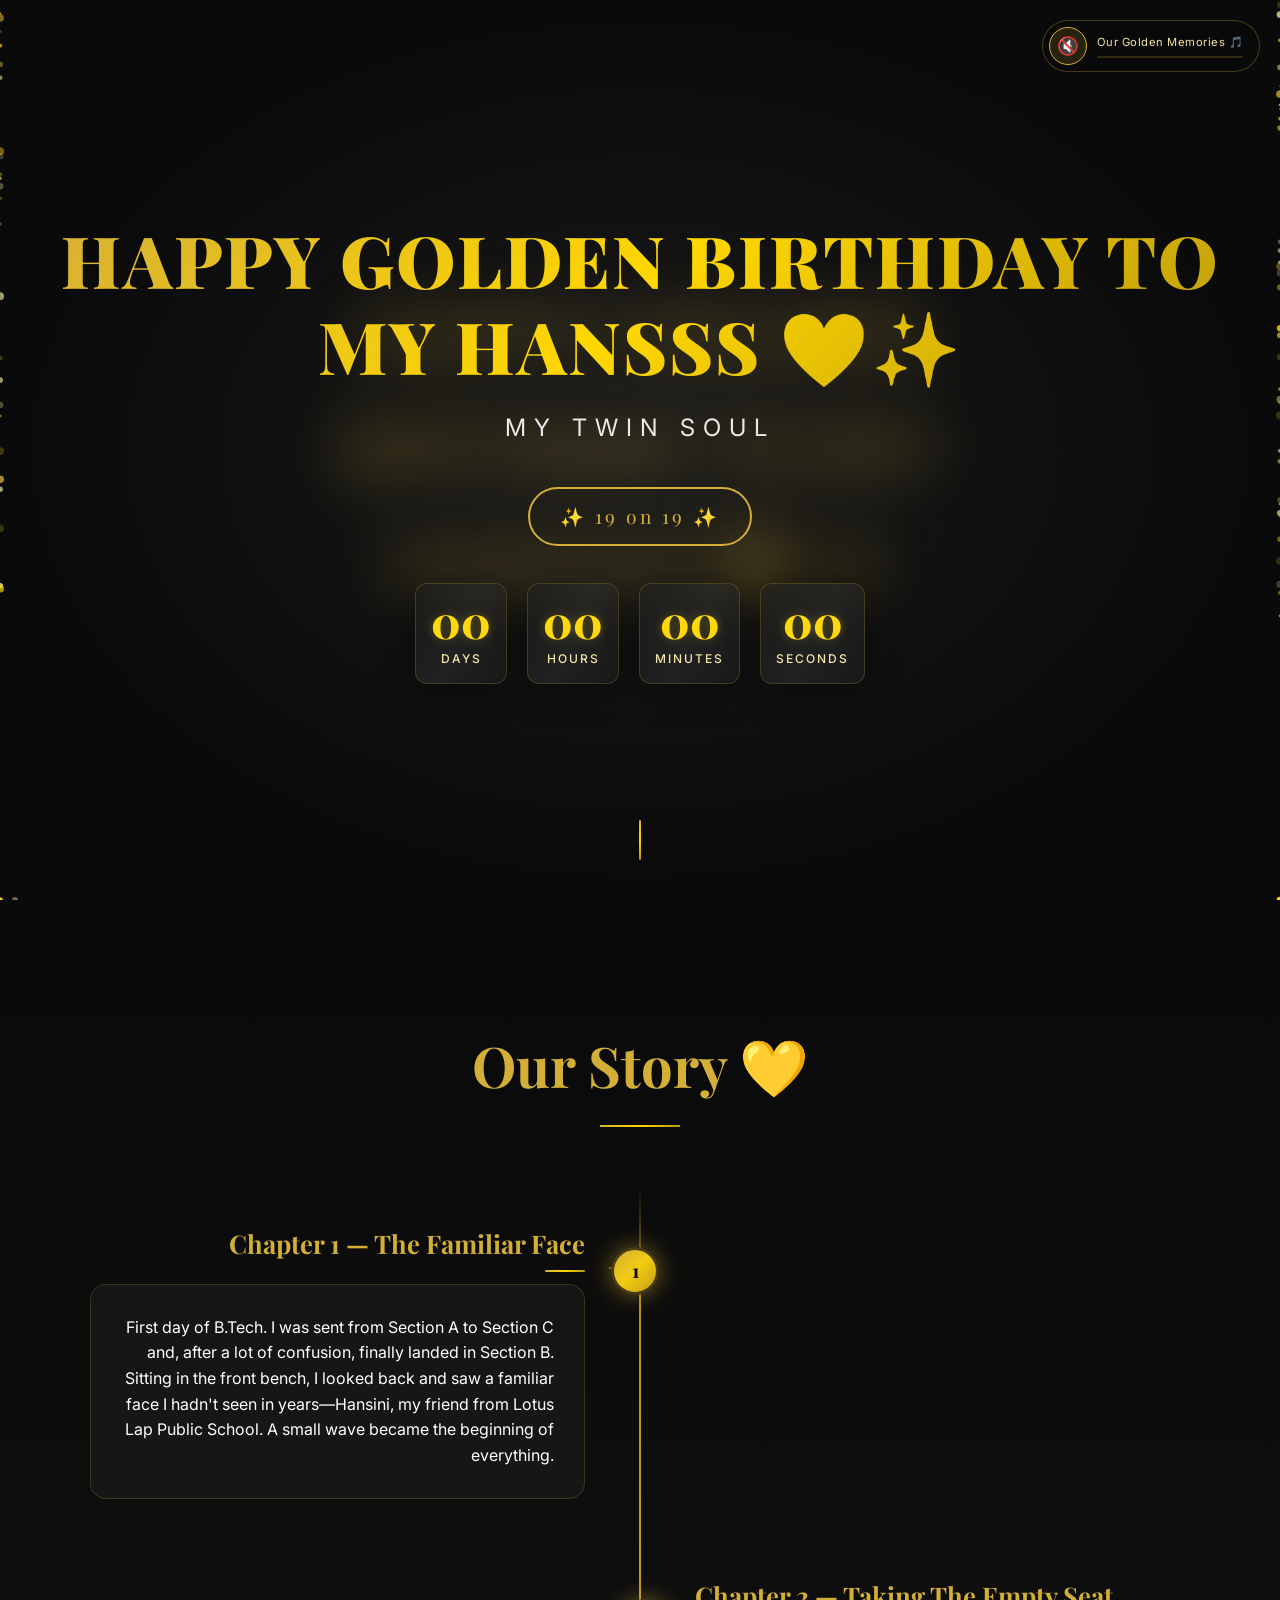
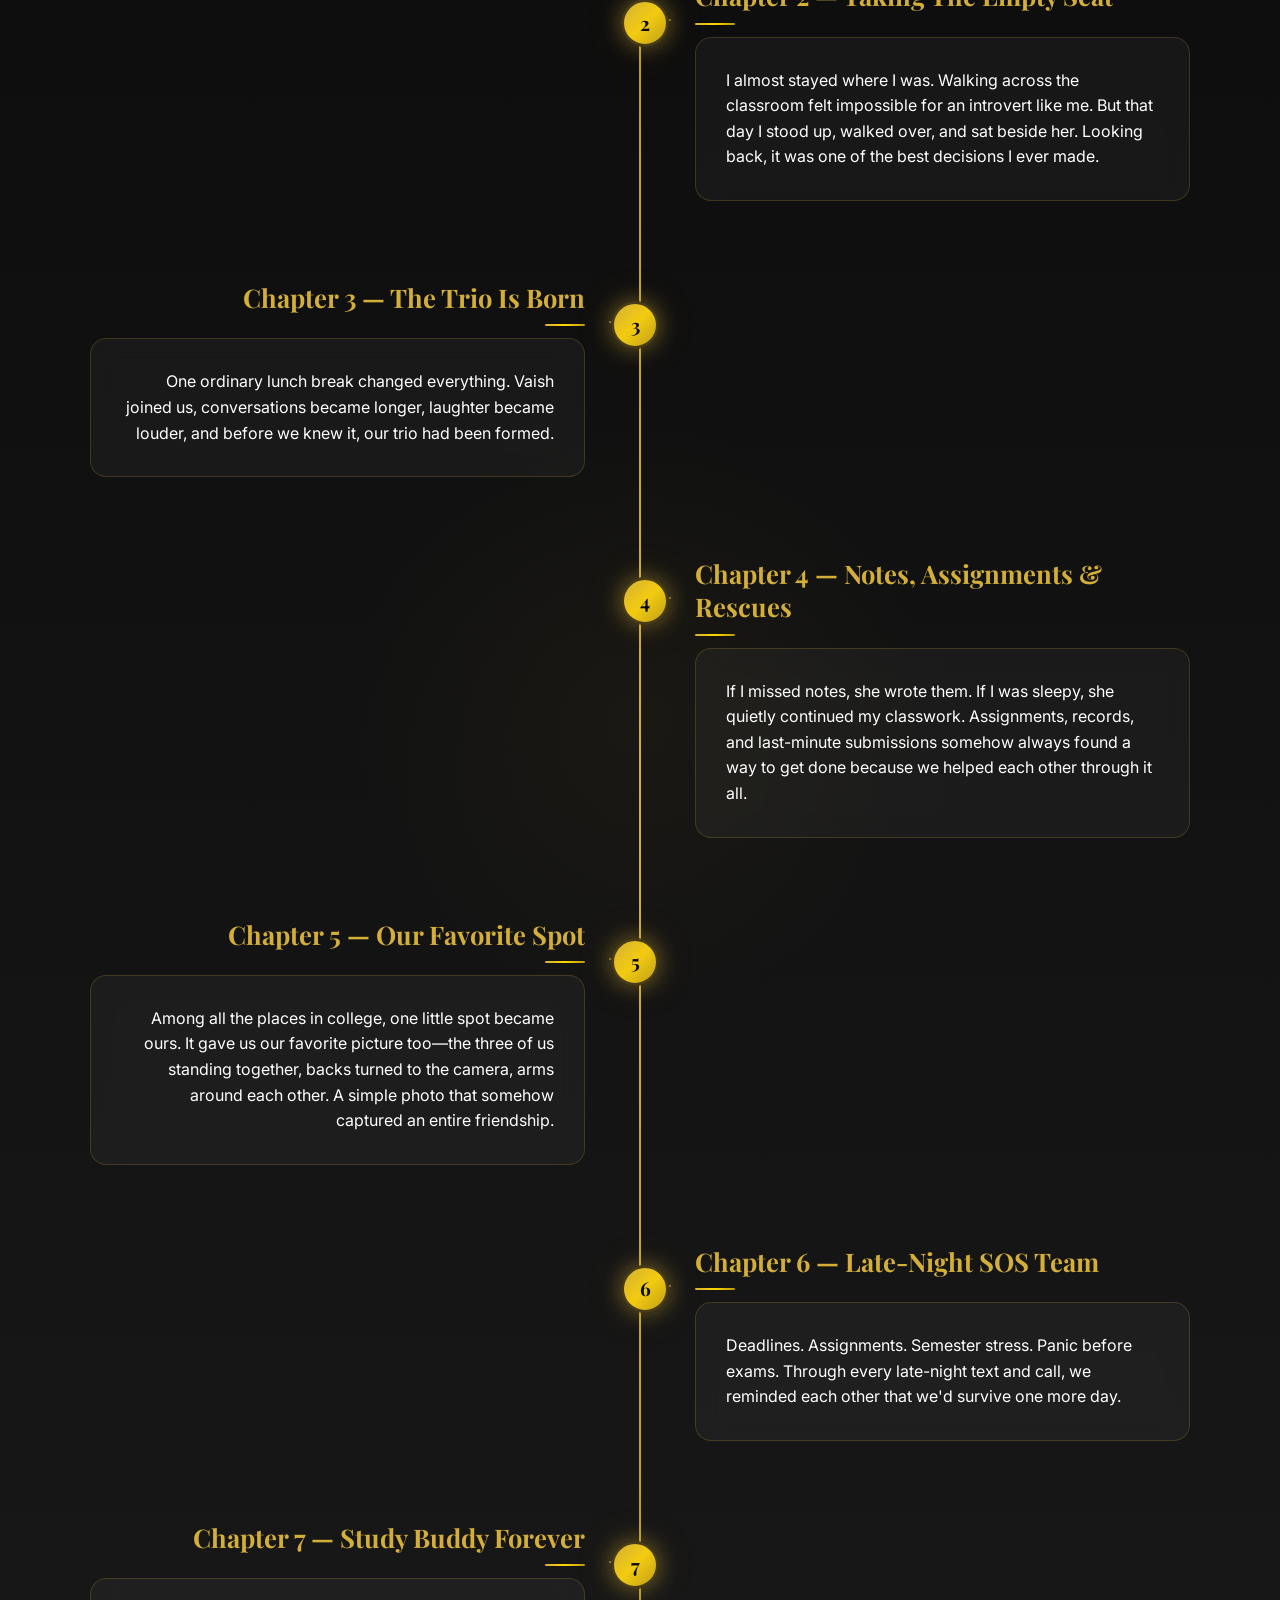
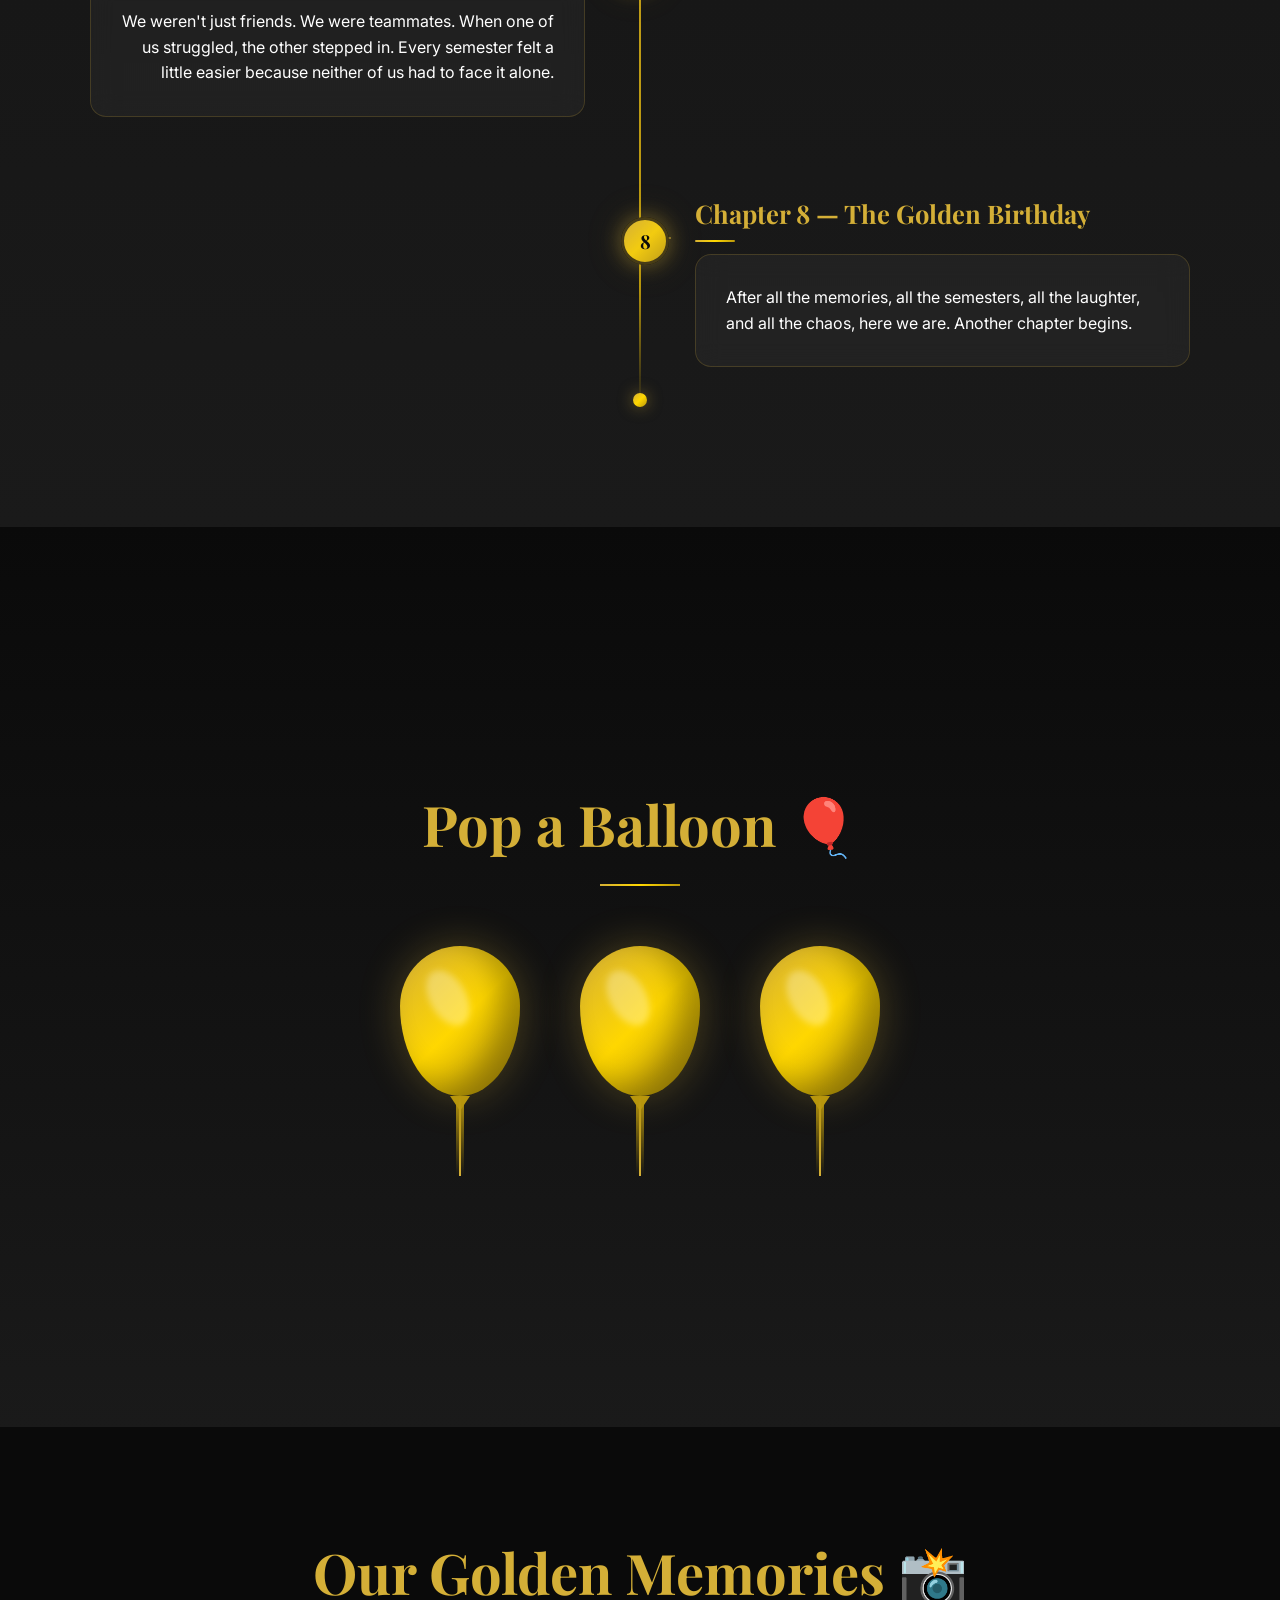
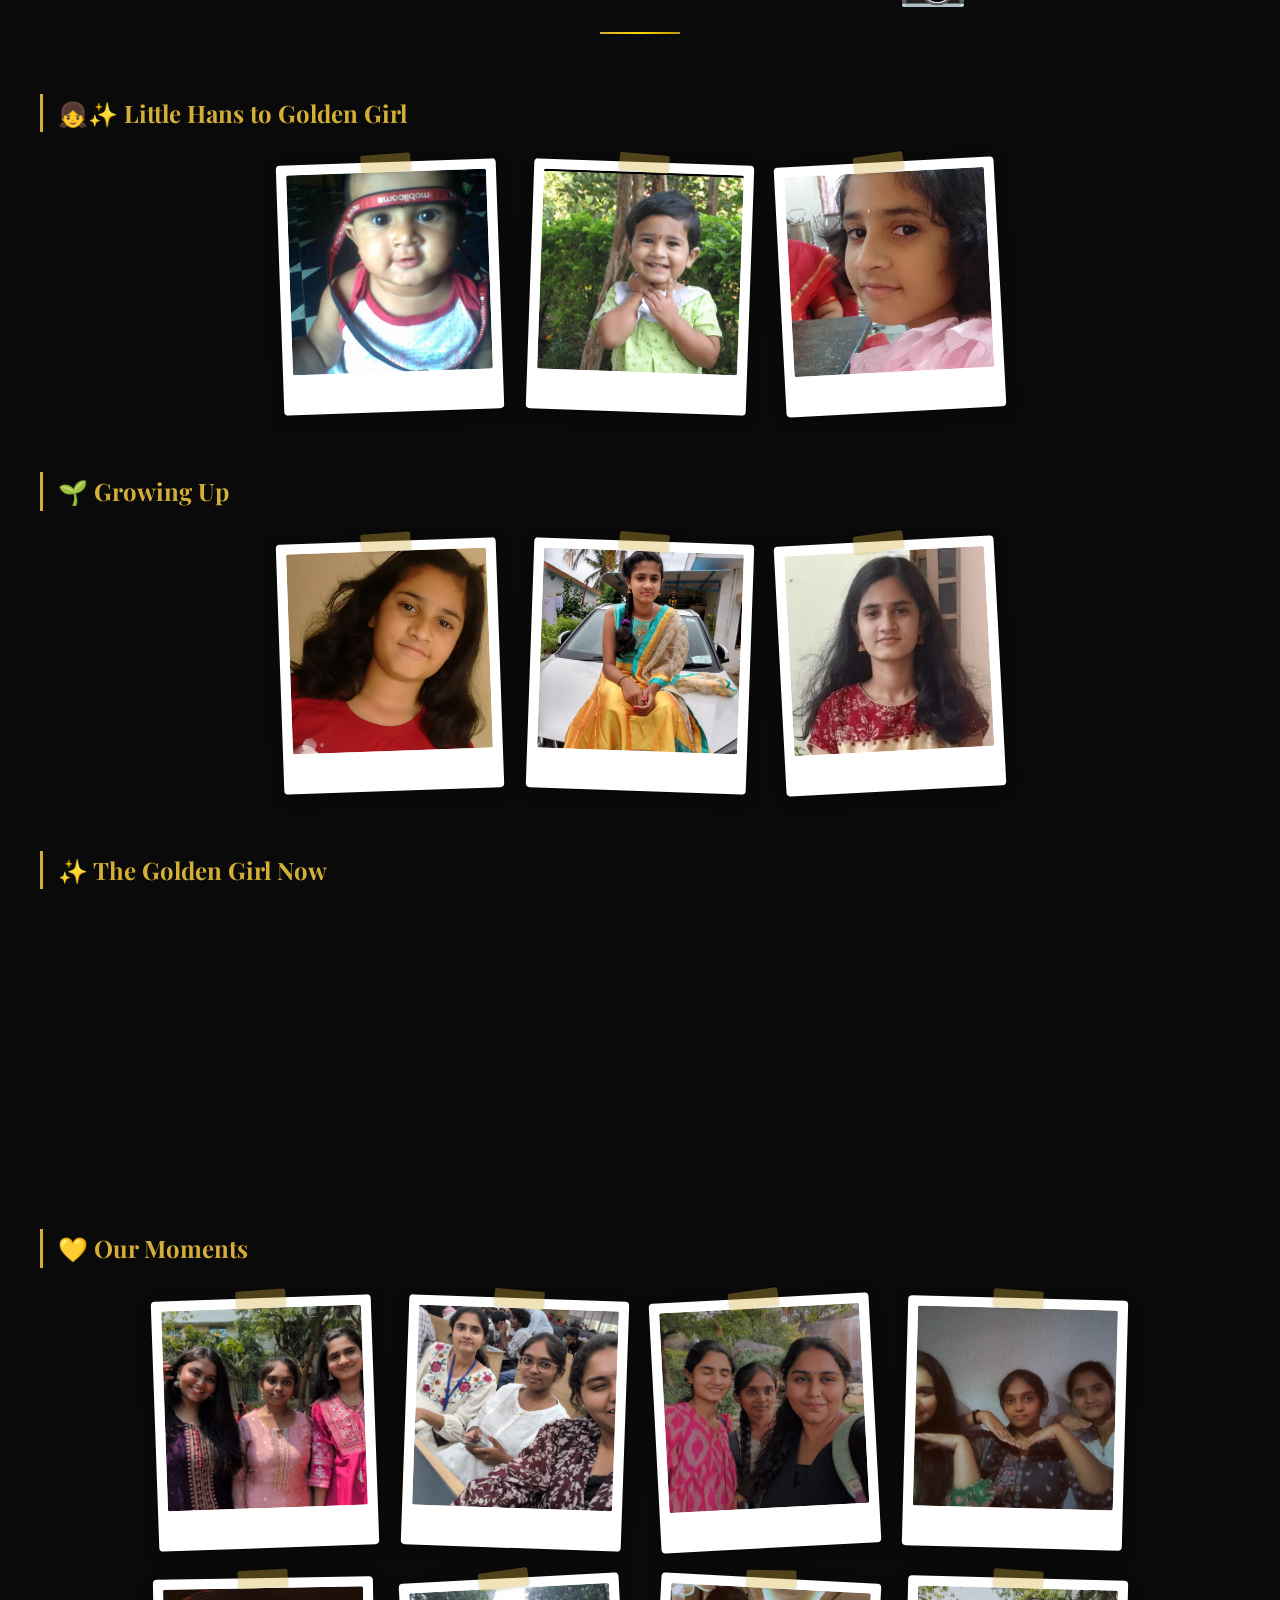
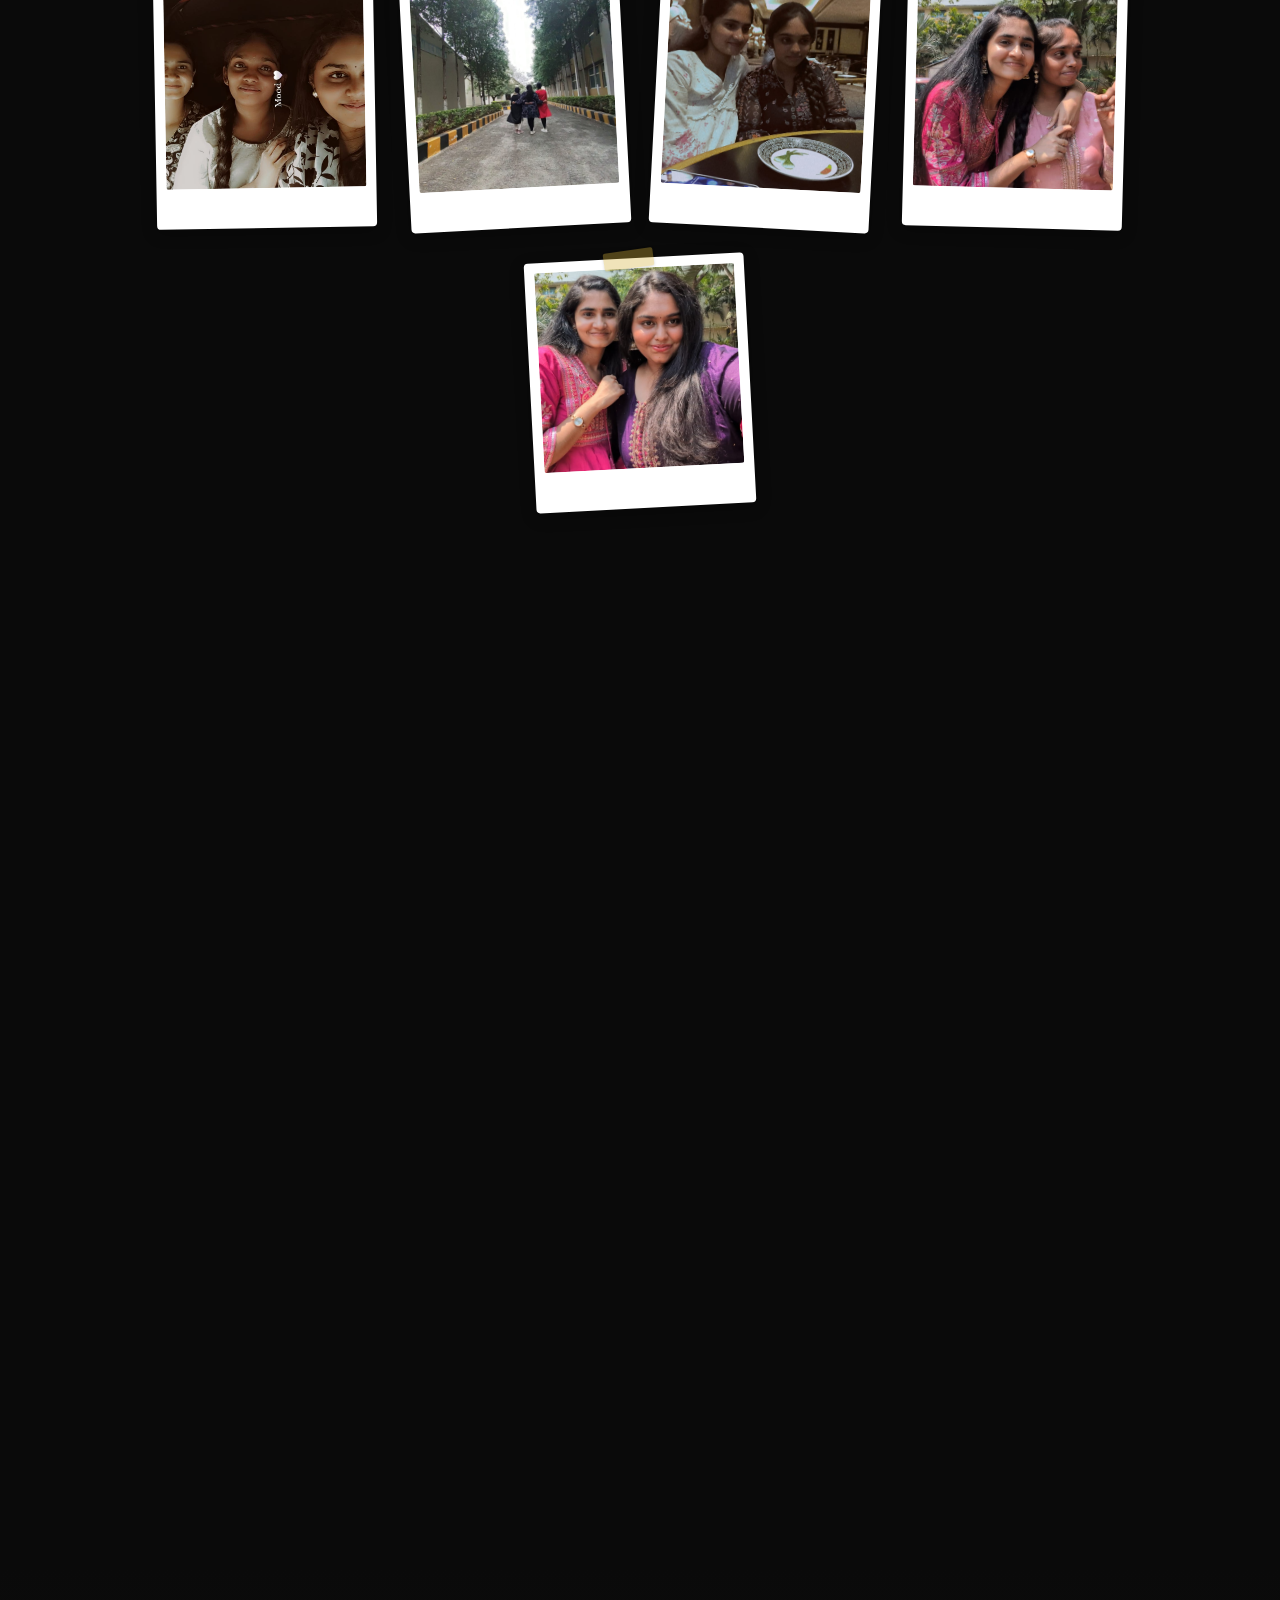
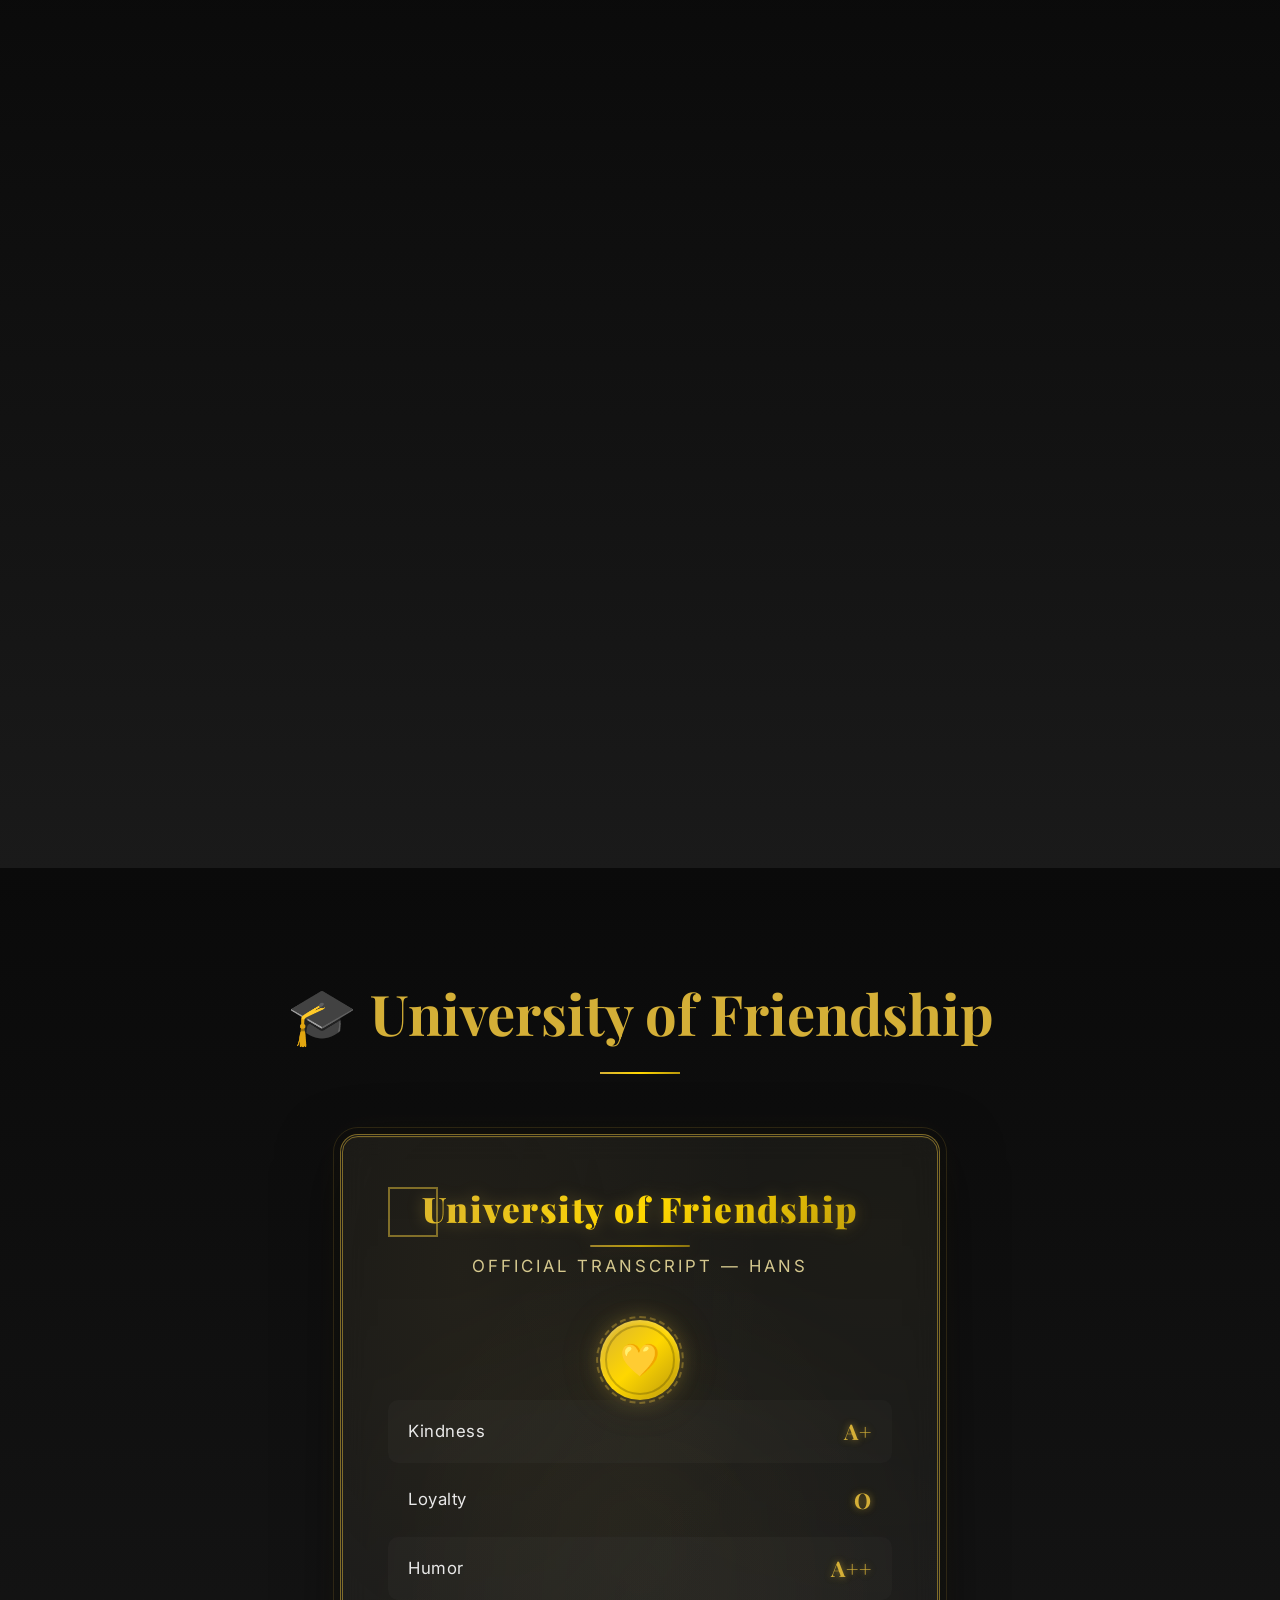
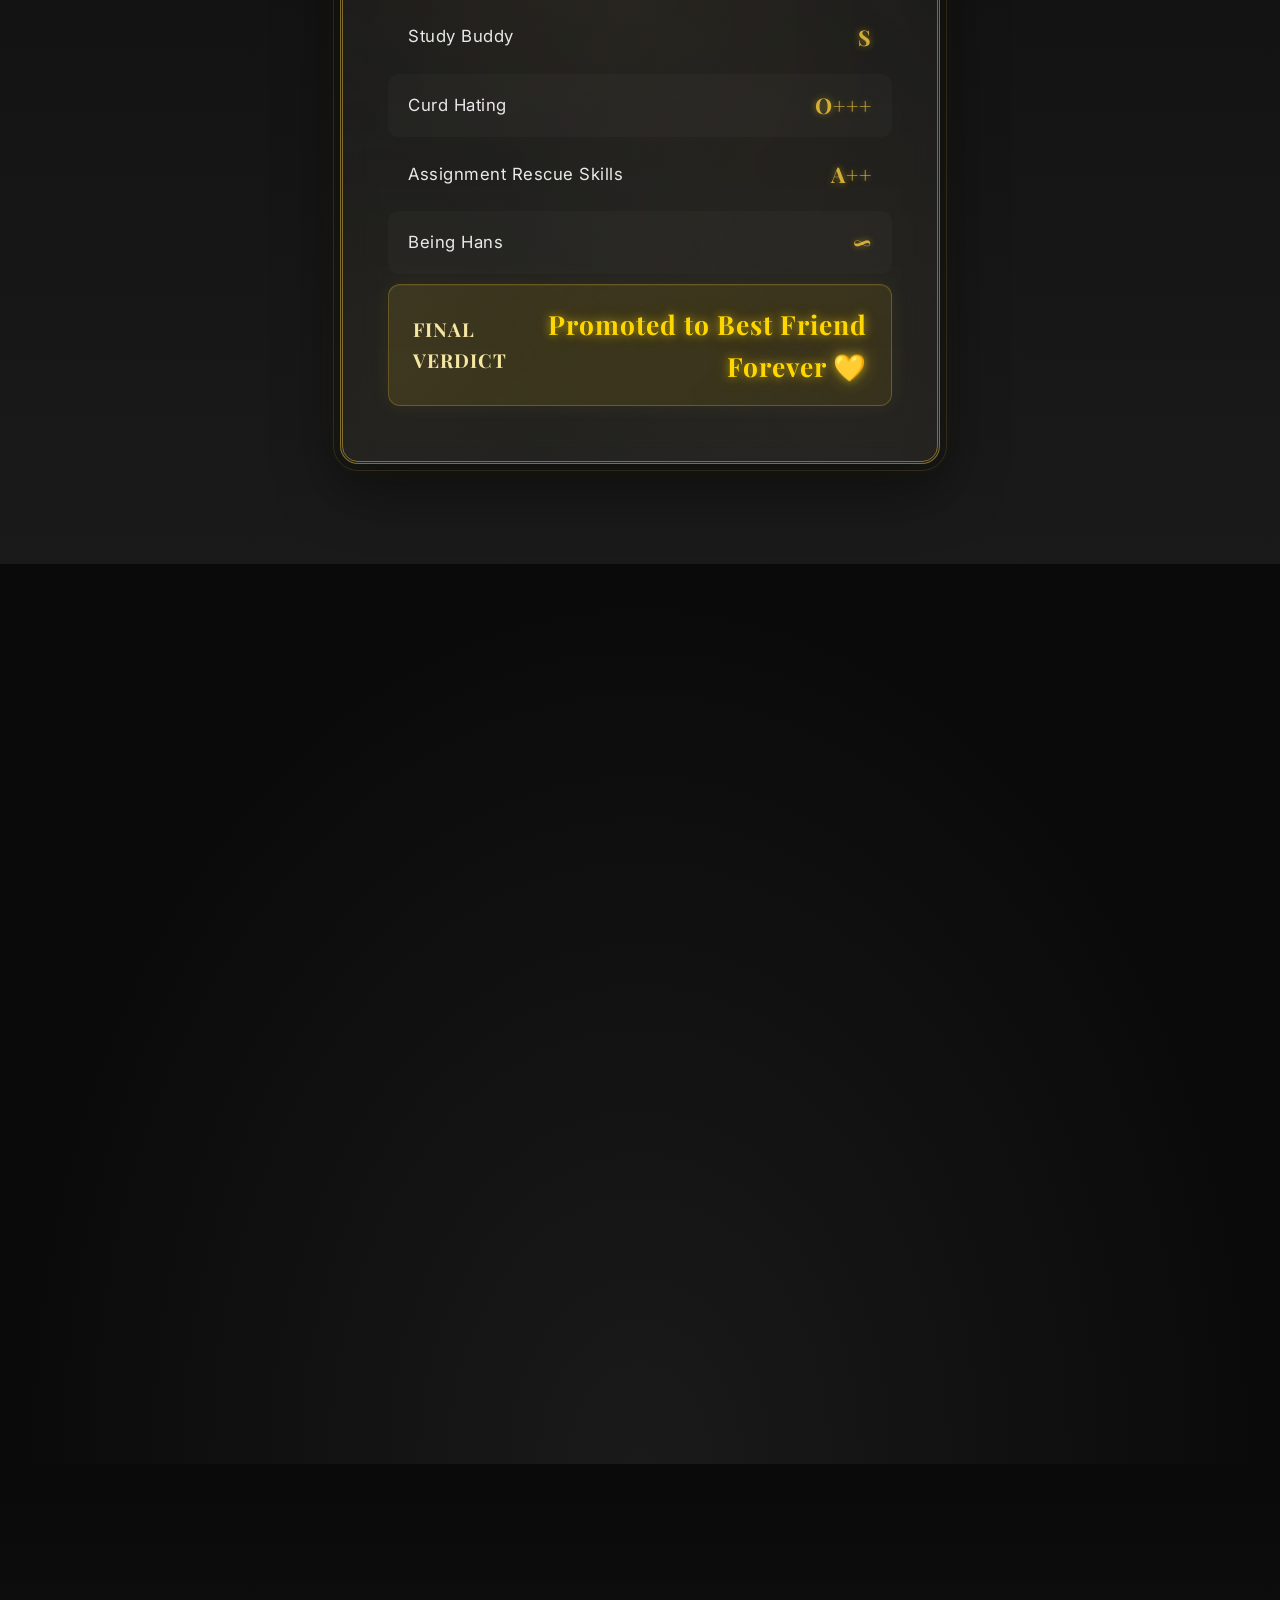
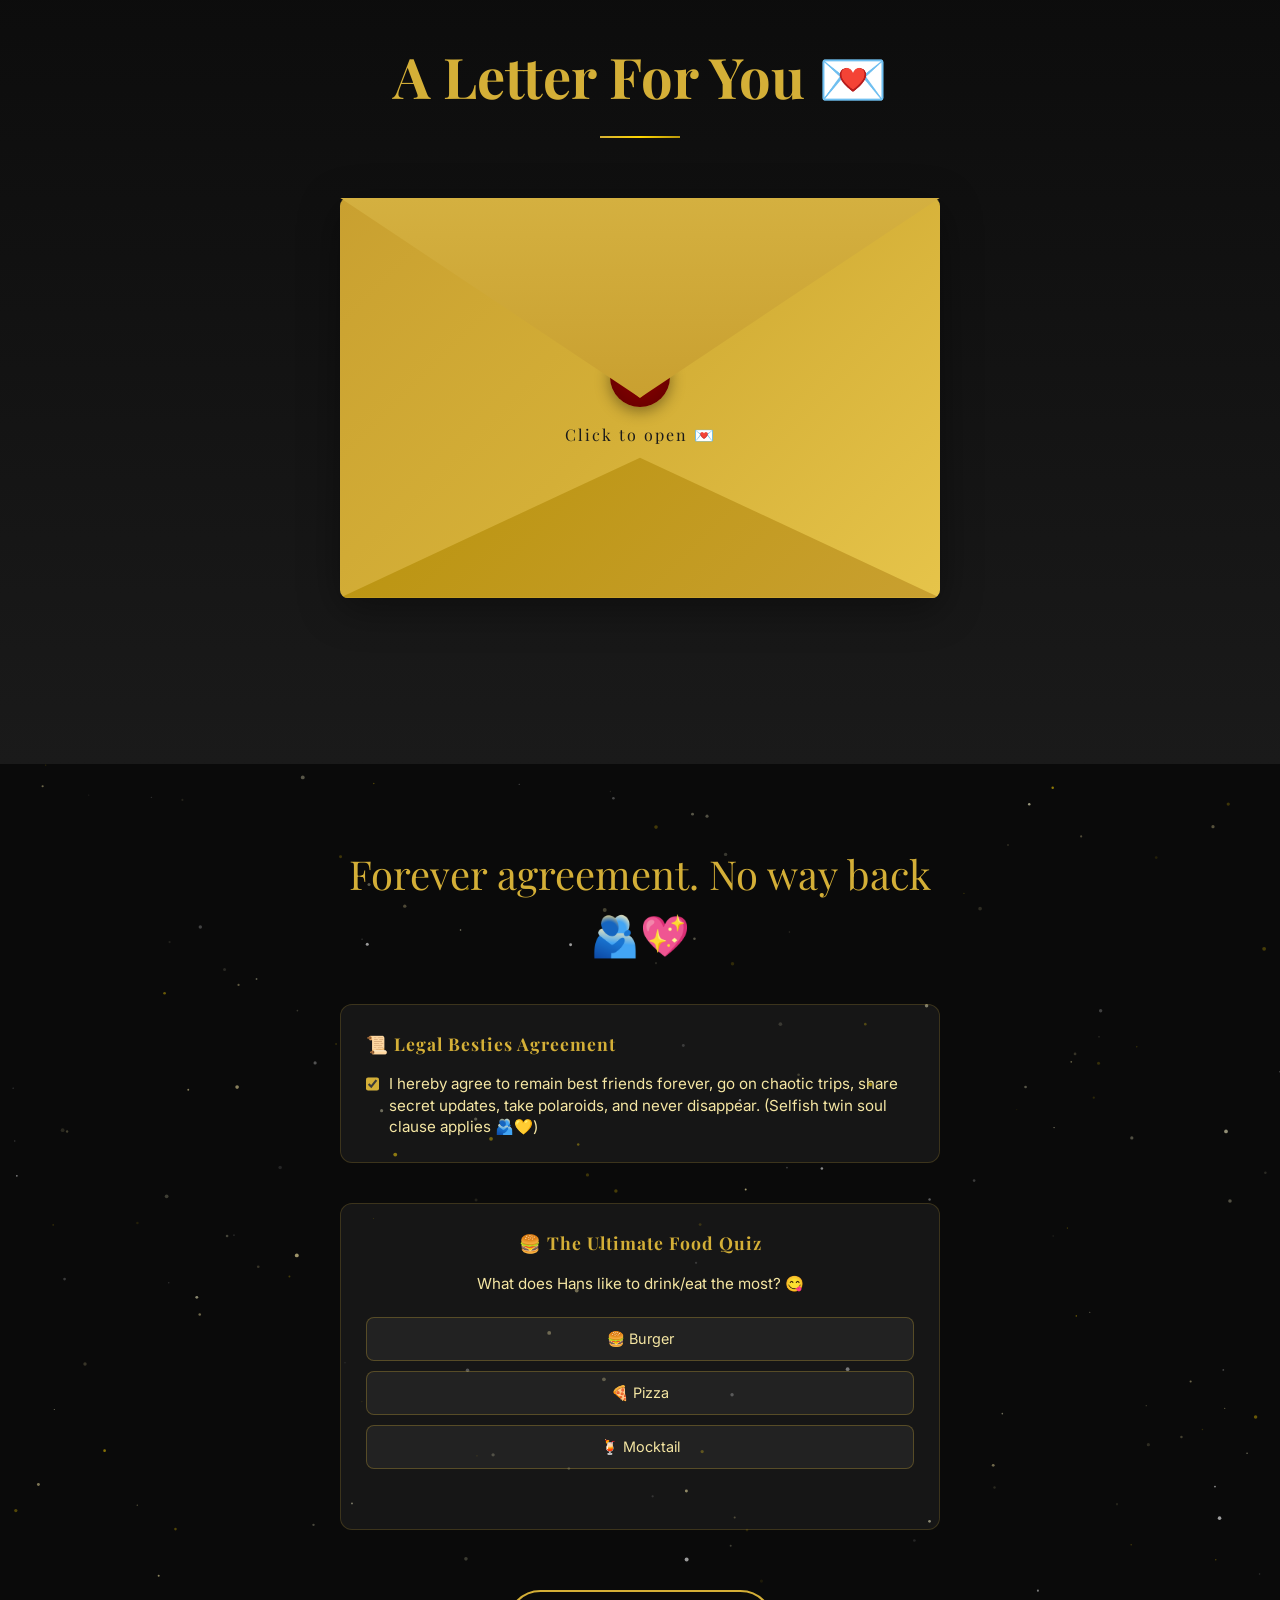
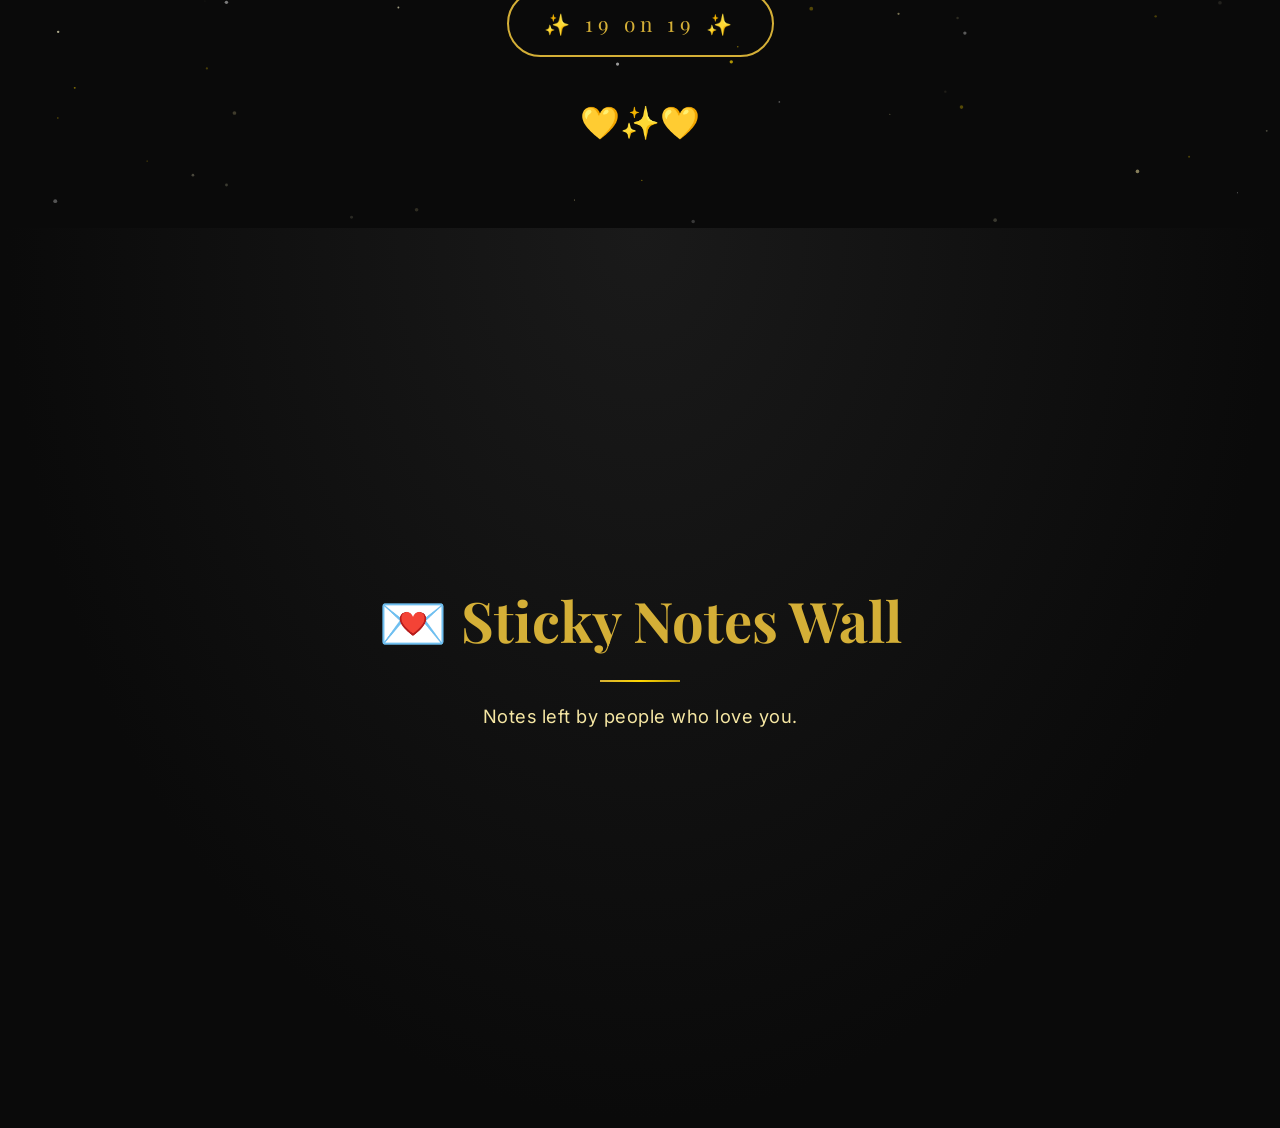
==== commit 034d97e8: "fix: remove video cropping so subtitles are visible, update video titles" ====
--- a/index.html
+++ b/index.html
@@ -186,24 +186,24 @@
             
             <!-- Video Box 1 -->
             <div class="glass" style="flex: 1; min-width: 300px; max-width: 450px; border-radius: 16px; padding: 15px; text-align: center; border: 1px solid rgba(212, 175, 55, 0.2); box-shadow: 0 8px 32px rgba(0, 0, 0, 0.4); display: flex; flex-direction: column; gap: 12px; transition: transform 0.3s ease, border-color 0.3s ease;" onmouseover="this.style.transform='translateY(-5px)'; this.style.borderColor='var(--gold)';" onmouseout="this.style.transform='translateY(0)'; this.style.borderColor='rgba(212, 175, 55, 0.2)';">
-                <div style="position: relative; width: 100%; aspect-ratio: 16/9; background: #000; border-radius: 12px; overflow: hidden; border: 1px solid rgba(255,255,255,0.1);">
-                    <video id="video-spot-1" controls style="width: 100%; height: 100%; object-fit: cover;" poster="assets/images/together/1.jpeg">
+                <div style="position: relative; width: 100%; background: #000; border-radius: 12px; overflow: hidden; border: 1px solid rgba(255,255,255,0.1);">
+                    <video id="video-spot-1" controls style="width: 100%; display: block; border-radius: 12px;" poster="assets/images/together/1.jpeg">
                         <source src="assets/videos/1.mp4" type="video/mp4">
                         Your browser does not support the video tag.
                     </video>
                 </div>
-                <p style="font-family: 'Playfair Display', serif; color: var(--gold); font-size: 1.1rem; margin: 5px 0 0 0;">Moment 1 🎬</p>
+                <p style="font-family: 'Playfair Display', serif; color: var(--gold); font-size: 1.1rem; margin: 5px 0 0 0;">our unfinished reel</p>
             </div>
 
             <!-- Video Box 2 -->
             <div class="glass" style="flex: 1; min-width: 300px; max-width: 450px; border-radius: 16px; padding: 15px; text-align: center; border: 1px solid rgba(212, 175, 55, 0.2); box-shadow: 0 8px 32px rgba(0, 0, 0, 0.4); display: flex; flex-direction: column; gap: 12px; transition: transform 0.3s ease, border-color 0.3s ease;" onmouseover="this.style.transform='translateY(-5px)'; this.style.borderColor='var(--gold)';" onmouseout="this.style.transform='translateY(0)'; this.style.borderColor='rgba(212, 175, 55, 0.2)';">
-                <div style="position: relative; width: 100%; aspect-ratio: 16/9; background: #000; border-radius: 12px; overflow: hidden; border: 1px solid rgba(255,255,255,0.1);">
-                    <video id="video-spot-2" controls style="width: 100%; height: 100%; object-fit: cover;" poster="assets/images/together/2.jpeg">
+                <div style="position: relative; width: 100%; background: #000; border-radius: 12px; overflow: hidden; border: 1px solid rgba(255,255,255,0.1);">
+                    <video id="video-spot-2" controls style="width: 100%; display: block; border-radius: 12px;" poster="assets/images/together/2.jpeg">
                         <source src="assets/videos/2.mp4" type="video/mp4">
                         Your browser does not support the video tag.
                     </video>
                 </div>
-                <p style="font-family: 'Playfair Display', serif; color: var(--gold); font-size: 1.1rem; margin: 5px 0 0 0;">Moment 2 🍿</p>
+                <p style="font-family: 'Playfair Display', serif; color: var(--gold); font-size: 1.1rem; margin: 5px 0 0 0;">our moments</p>
             </div>
 
         </div>
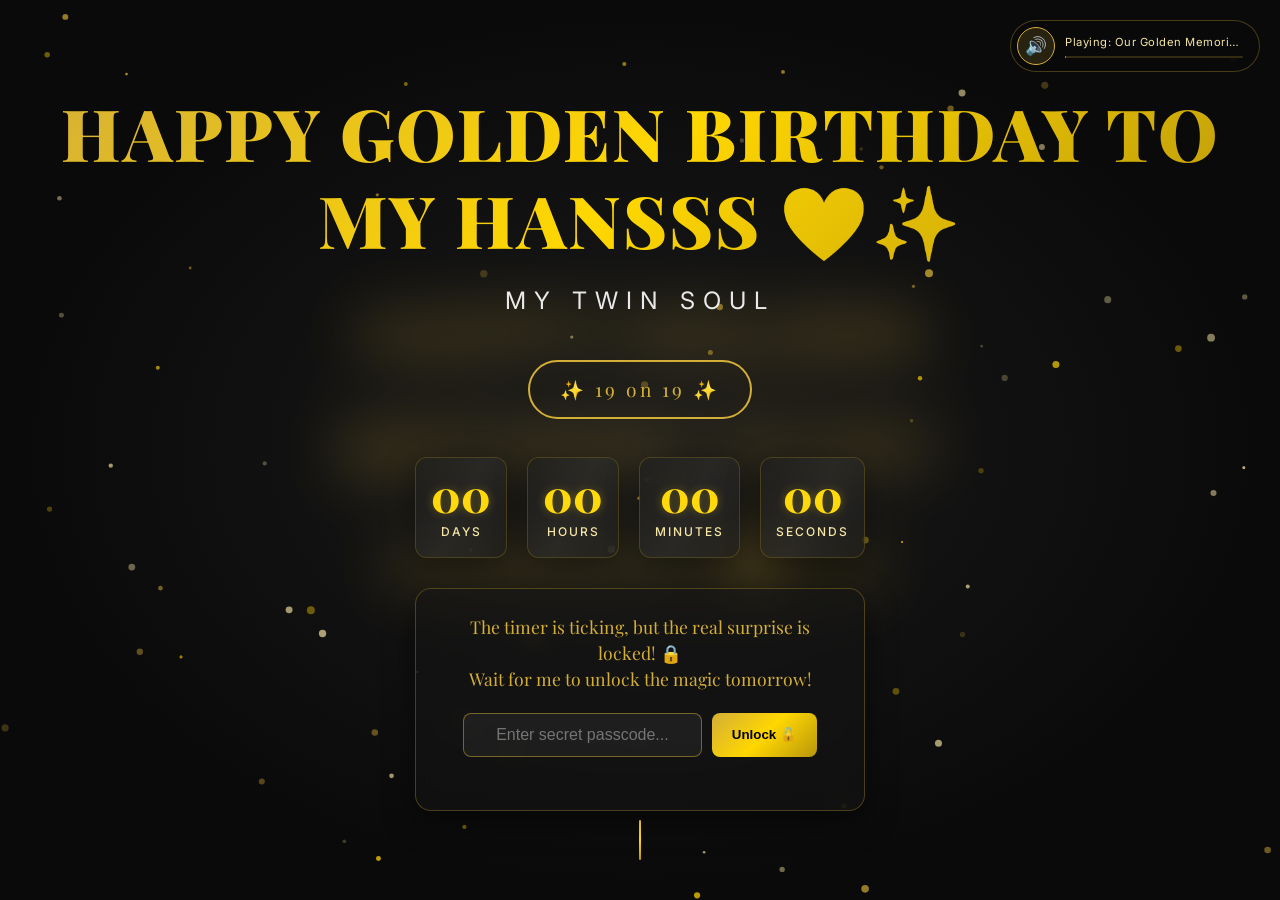
==== commit f51772ed: "Add lockdown mode, easter eggs, and music tweaks" ====
--- a/index.html
+++ b/index.html
@@ -33,6 +33,8 @@
     <link rel="stylesheet" href="css/story.css?v=2.0">
     <link rel="stylesheet" href="css/report-card.css?v=2.0">
     <link rel="stylesheet" href="css/sticky-notes.css?v=2.0">
+    <!-- Lockdown Feature -->
+    <link rel="stylesheet" href="css/lock.css?v=1.0">
 </head>
 <body>
 
@@ -112,6 +114,16 @@
                     <span class="countdown-number" id="countdown-seconds">00</span>
                     <span class="countdown-label">Seconds</span>
                 </div>
+            </div>
+
+            <!-- LOCKDOWN CONTAINER -->
+            <div id="website-lock-container" class="website-lock-container">
+                <p class="lock-message">The timer is ticking, but the real surprise is locked! 🔒<br>Wait for me to unlock the magic tomorrow!</p>
+                <div class="lock-input-group">
+                    <input type="password" id="website-passcode" placeholder="Enter secret passcode...">
+                    <button id="website-unlock-btn">Unlock 🔓</button>
+                </div>
+                <p id="website-lock-error" class="lock-error"></p>
             </div>
         </div>
 
@@ -442,7 +454,7 @@
     <!-- Dynamic wishes from friends                   -->
     <!-- ============================================ -->
     <section id="sticky-notes" class="section">
-        <h2 class="section-title reveal">💌 Sticky Notes Wall</h2>
+        <h2 class="section-title reveal"><span id="sticky-notes-secret-trigger" style="cursor: pointer; display: inline-block;">💌</span> Sticky Notes Wall</h2>
         <p class="sticky-notes-subtitle reveal">Notes left by people who love you.</p>
         <div class="sticky-notes-grid" id="sticky-notes-grid">
             <!-- Notes are dynamically inserted by wishes.js -->
@@ -480,6 +492,8 @@
     <script src="js/wishes.js?v=5"></script>
     <!-- Main app (must load last — initializes everything) -->
     <script src="js/main.js?v=3"></script>
+    <!-- Lockdown feature -->
+    <script src="js/lock.js?v=1.0"></script>
 
 </body>
 </html>
--- a/css/lock.css
+++ b/css/lock.css
@@ -0,0 +1,93 @@
+/* ============================================
+   LOCK SCREEN MODE
+   Locks the website to the hero section until unlocked
+   ============================================ */
+
+body.locked-mode {
+    overflow: hidden !important; /* Prevent scrolling */
+}
+
+/* Hide all sections except hero and loading screen */
+body.locked-mode section:not(#hero) {
+    display: none !important;
+}
+
+body.locked-mode #scroll-progress {
+    display: none !important; /* Hide scrollbar while locked */
+}
+
+/* Lock Container Styling */
+.website-lock-container {
+    margin-top: 30px;
+    background: rgba(20, 20, 20, 0.6);
+    border: 1px solid rgba(212, 175, 55, 0.3);
+    border-radius: 16px;
+    padding: 25px;
+    max-width: 450px;
+    margin-left: auto;
+    margin-right: auto;
+    backdrop-filter: blur(10px);
+    -webkit-backdrop-filter: blur(10px);
+    box-shadow: 0 10px 30px rgba(0, 0, 0, 0.5);
+    animation: fadeIn 1s ease 1s forwards;
+    opacity: 0;
+    text-align: center;
+}
+
+.lock-message {
+    font-family: 'Playfair Display', serif;
+    color: var(--gold);
+    font-size: 1.1rem;
+    line-height: 1.5;
+    margin-bottom: 20px;
+}
+
+.lock-input-group {
+    display: flex;
+    gap: 10px;
+    justify-content: center;
+}
+
+.lock-input-group input {
+    background: rgba(255, 255, 255, 0.05);
+    border: 1px solid rgba(212, 175, 55, 0.5);
+    border-radius: 8px;
+    padding: 12px 15px;
+    color: #FFF;
+    text-align: center;
+    font-size: 1rem;
+    width: 60%;
+    outline: none;
+    transition: border-color 0.3s, box-shadow 0.3s;
+}
+
+.lock-input-group input:focus {
+    border-color: var(--gold);
+    box-shadow: 0 0 10px rgba(212, 175, 55, 0.3);
+}
+
+.lock-input-group button {
+    background: var(--gold-gradient);
+    border: none;
+    border-radius: 8px;
+    color: #000;
+    font-weight: 600;
+    padding: 12px 20px;
+    cursor: pointer;
+    transition: transform 0.2s, box-shadow 0.2s;
+}
+
+.lock-input-group button:hover {
+    transform: translateY(-2px);
+    box-shadow: 0 5px 15px rgba(212, 175, 55, 0.4);
+}
+
+.lock-error {
+    color: #ff4d4d;
+    font-size: 0.9rem;
+    margin-top: 10px;
+    margin-bottom: 0;
+    opacity: 0;
+    transition: opacity 0.3s;
+    height: 18px;
+}
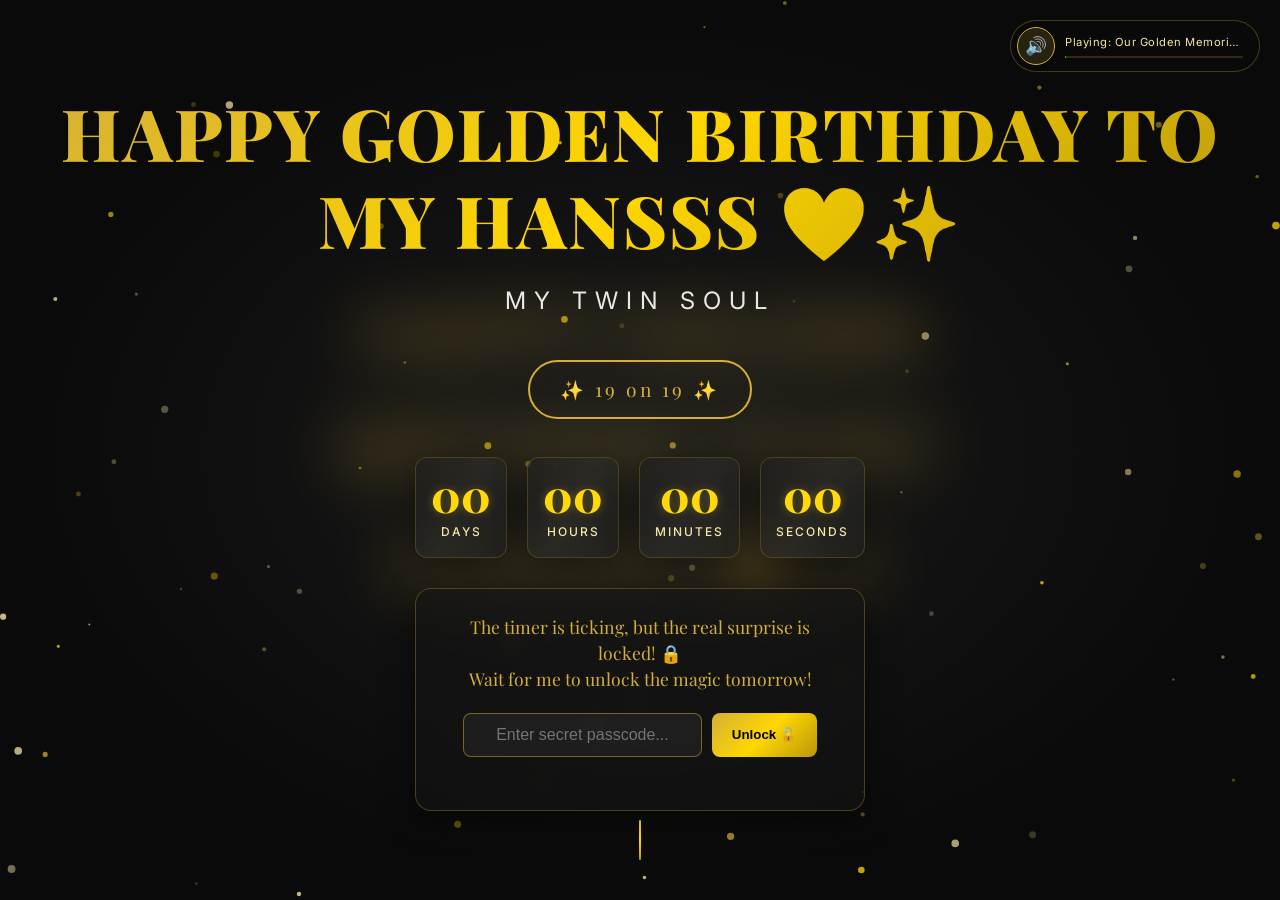
==== commit 6871f1f5: "Force music ON by default" ====
--- a/index.html
+++ b/index.html
@@ -65,7 +65,7 @@
     <!-- MUSIC PLAYER (floating mini player)          -->
     <!-- ============================================ -->
     <div class="music-player" id="music-player">
-        <button class="music-player-btn" id="music-player-btn" aria-label="Toggle background music" title="Toggle Music">🔇</button>
+        <button class="music-player-btn" id="music-player-btn" aria-label="Toggle background music" title="Toggle Music">🔊</button>
         <div class="music-player-info">
             <span class="music-player-title">Our Golden Memories 🎵</span>
             <div class="music-player-progress">
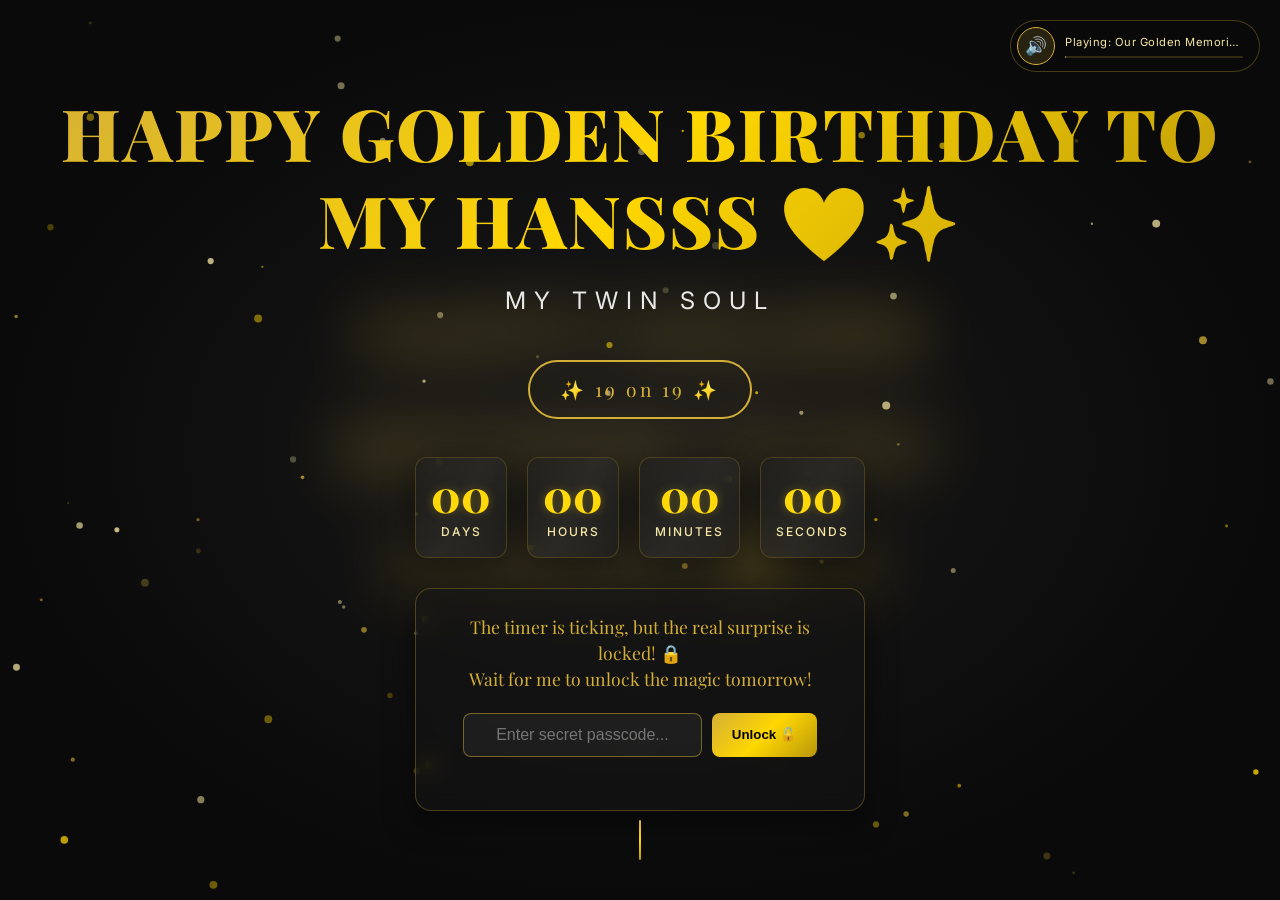
==== commit 5f567c10: "Version bump music to clear cache" ====
--- a/index.html
+++ b/index.html
@@ -481,7 +481,7 @@
     <script src="js/balloons.js?v=1.1"></script>
     <script src="js/slider.js?v=1.1"></script>
     <script src="js/wish.js?v=1.1"></script>
-    <script src="js/music.js?v=1.1"></script>
+    <script src="js/music.js?v=1.2"></script>
     <!-- New feature modules -->
     <script src="js/cursor.js?v=1.1"></script>
     <script src="js/lightbox.js?v=1.1"></script>
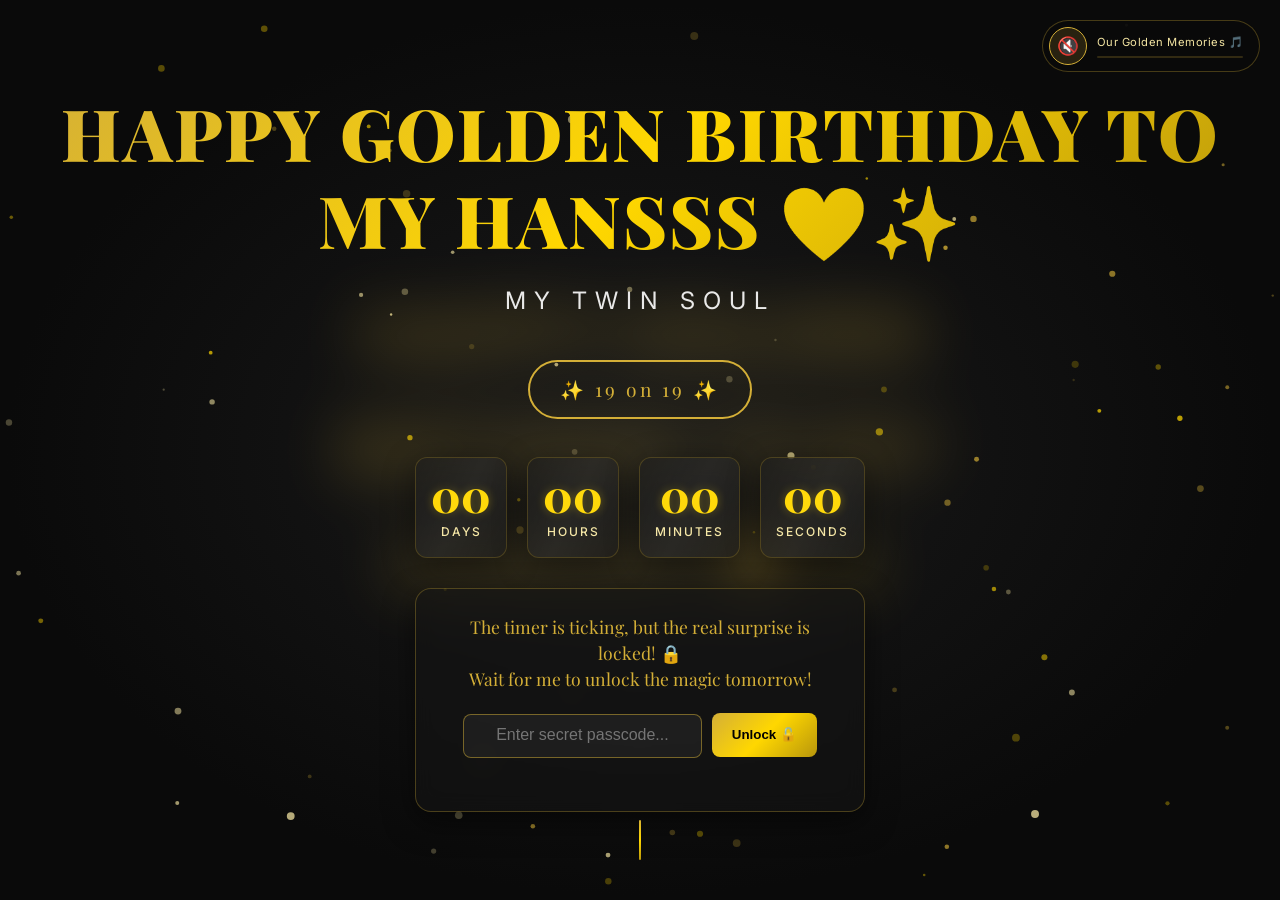
==== commit 3012c467: "Revert music auto-play logic completely" ====
--- a/index.html
+++ b/index.html
@@ -65,7 +65,7 @@
     <!-- MUSIC PLAYER (floating mini player)          -->
     <!-- ============================================ -->
     <div class="music-player" id="music-player">
-        <button class="music-player-btn" id="music-player-btn" aria-label="Toggle background music" title="Toggle Music">🔊</button>
+        <button class="music-player-btn" id="music-player-btn" aria-label="Toggle background music" title="Toggle Music">🔇</button>
         <div class="music-player-info">
             <span class="music-player-title">Our Golden Memories 🎵</span>
             <div class="music-player-progress">
@@ -481,7 +481,7 @@
     <script src="js/balloons.js?v=1.1"></script>
     <script src="js/slider.js?v=1.1"></script>
     <script src="js/wish.js?v=1.1"></script>
-    <script src="js/music.js?v=1.2"></script>
+    <script src="js/music.js?v=1.1"></script>
     <!-- New feature modules -->
     <script src="js/cursor.js?v=1.1"></script>
     <script src="js/lightbox.js?v=1.1"></script>
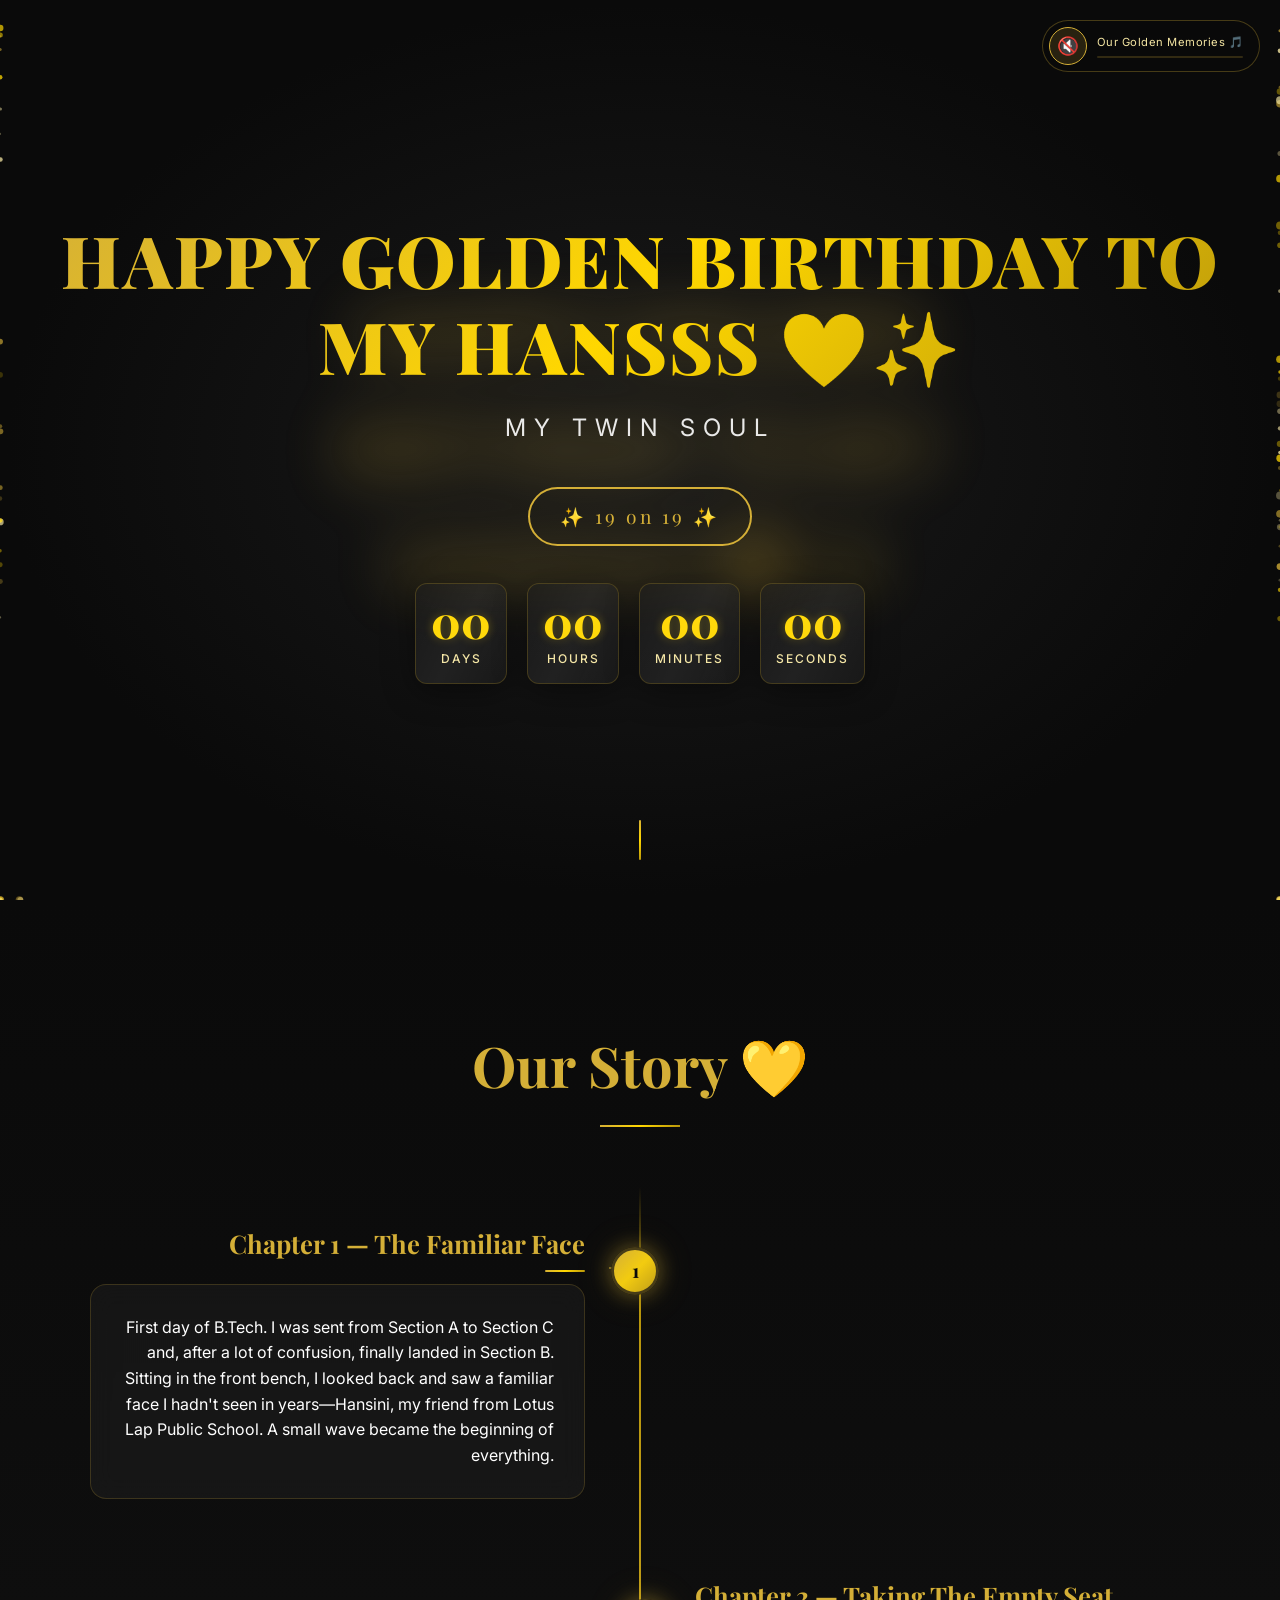
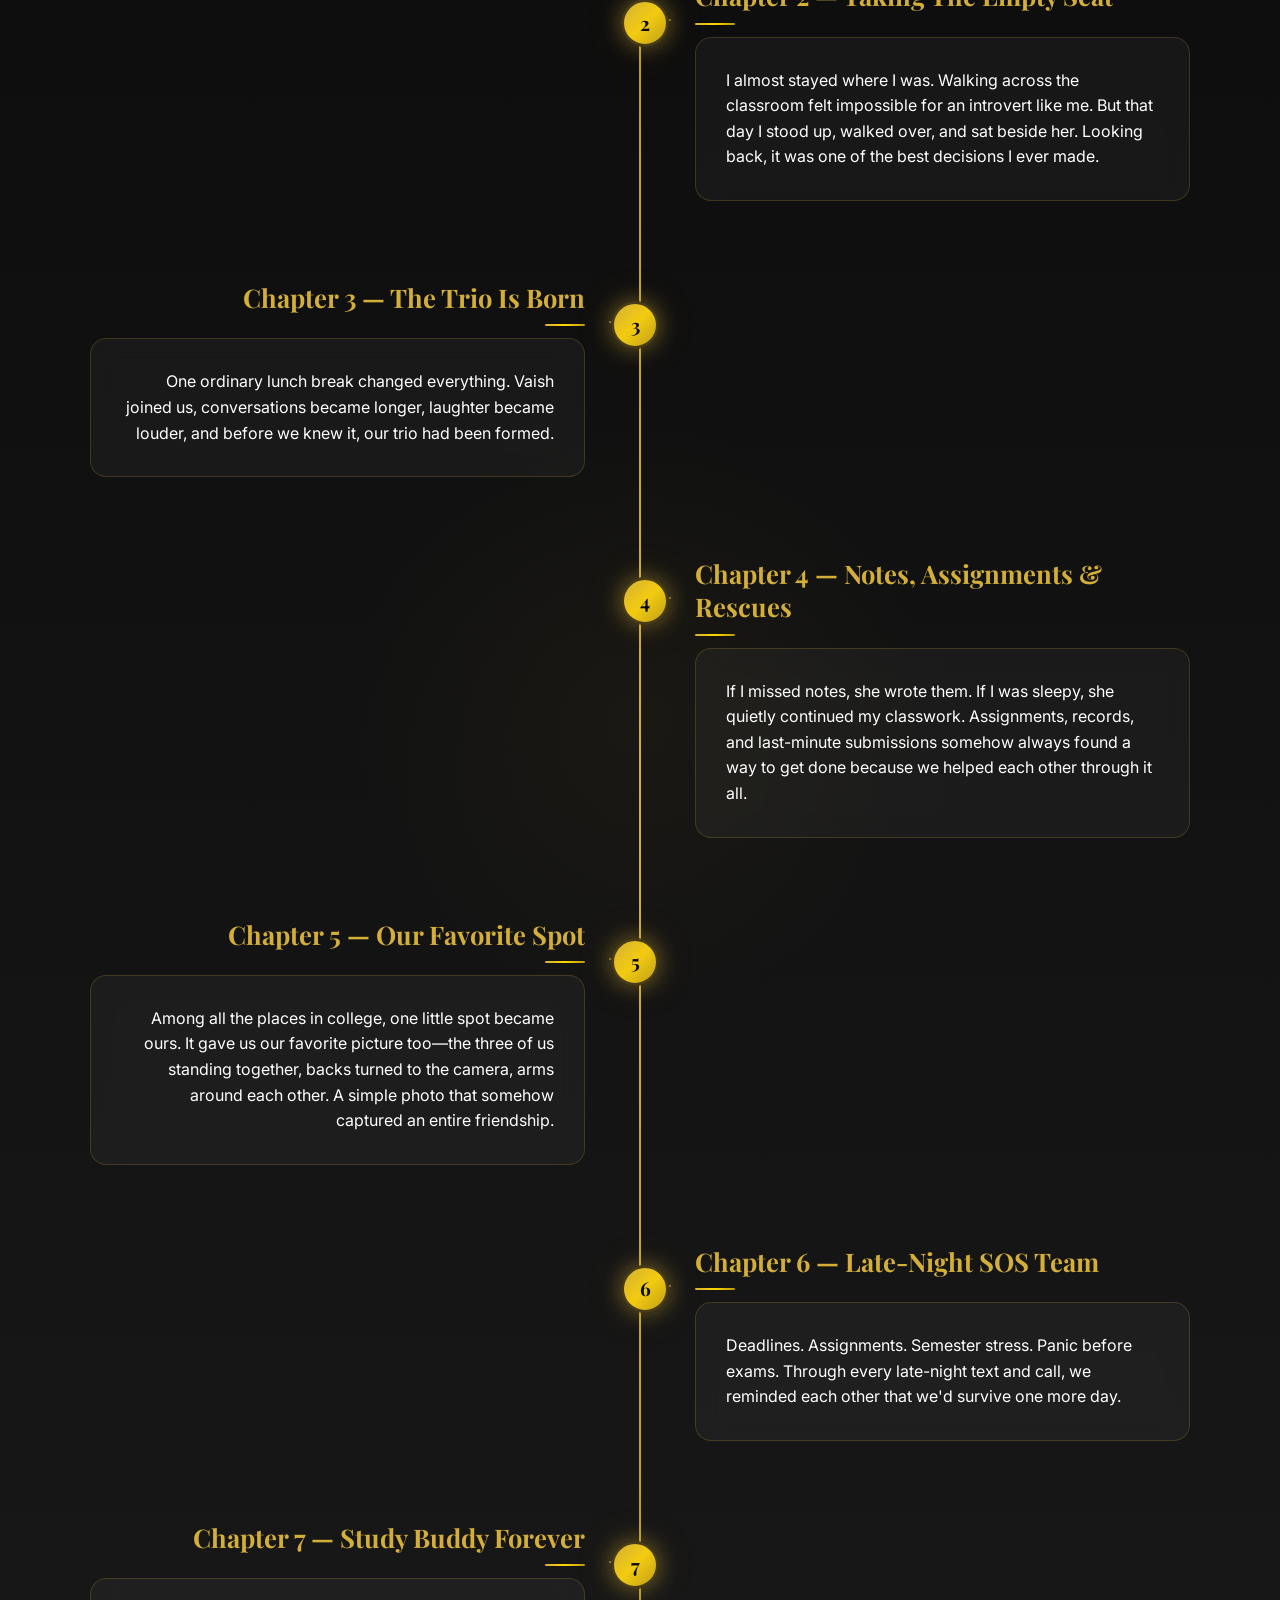
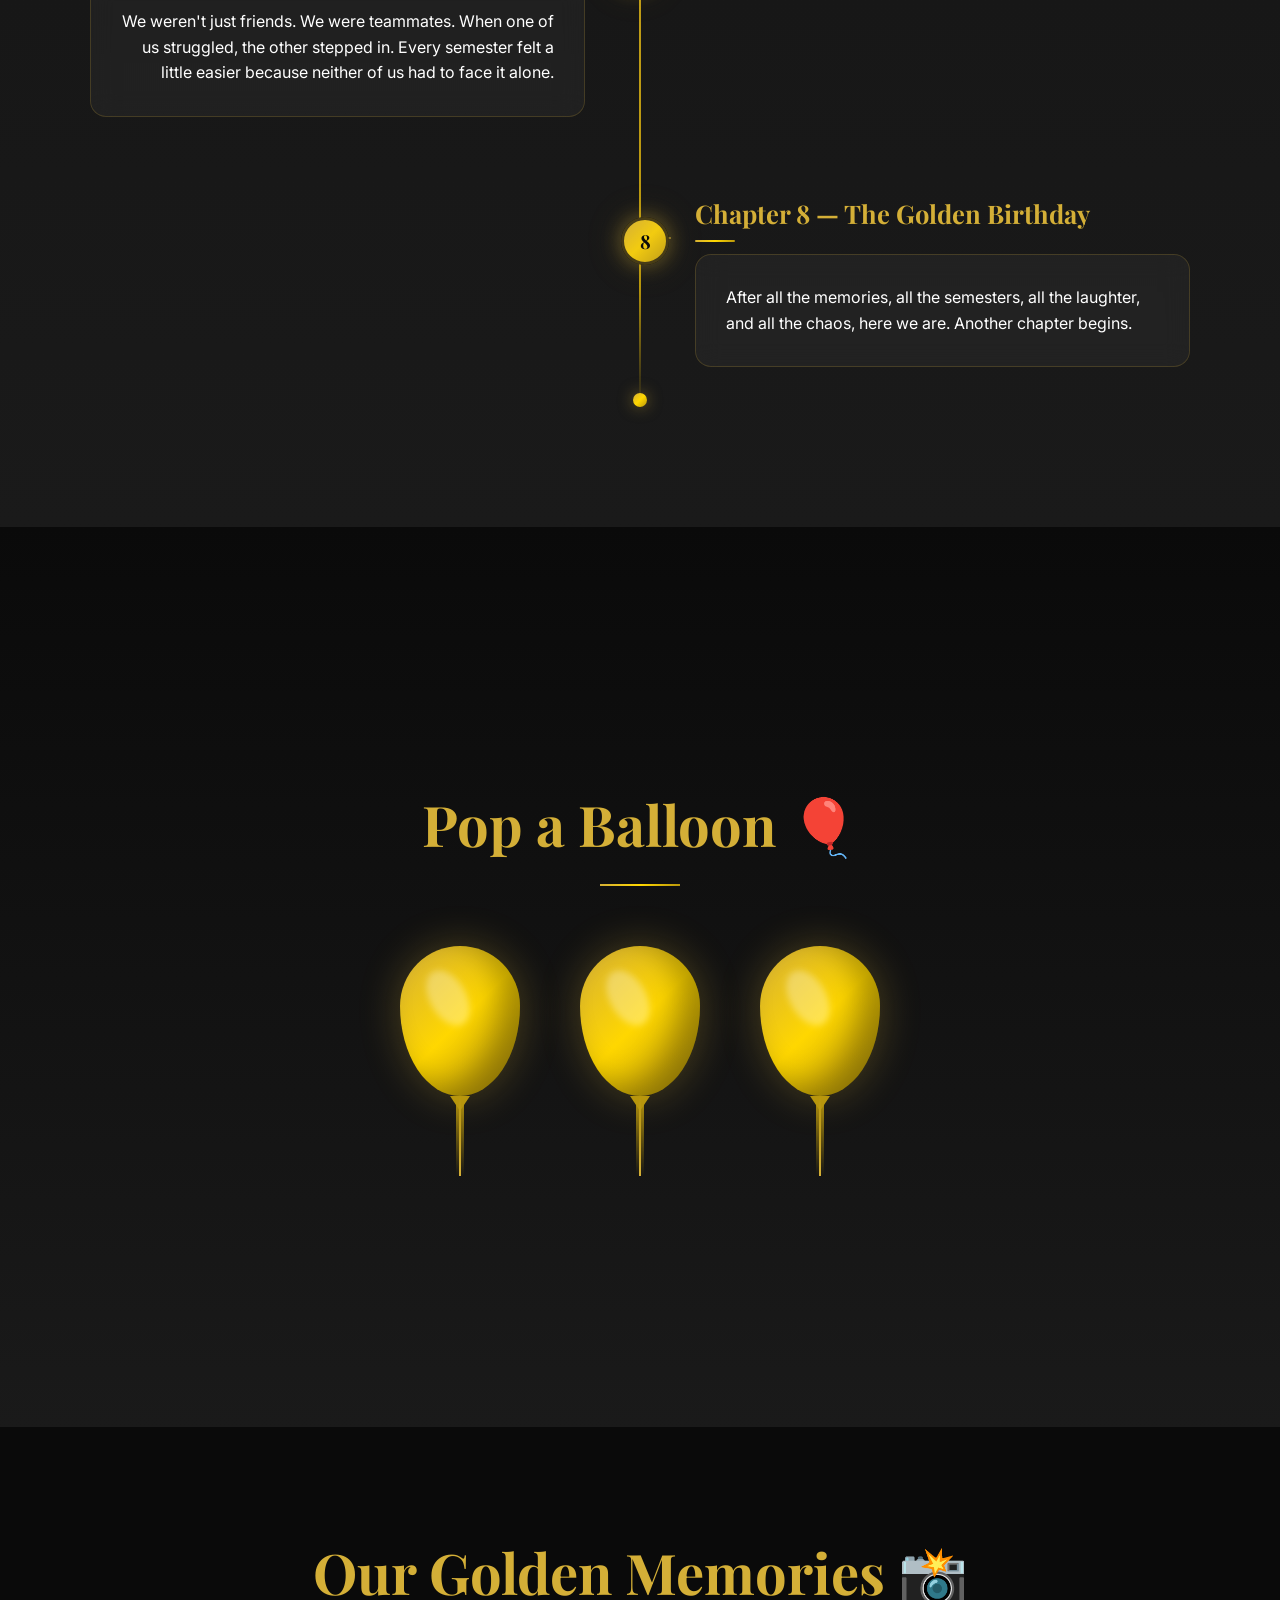
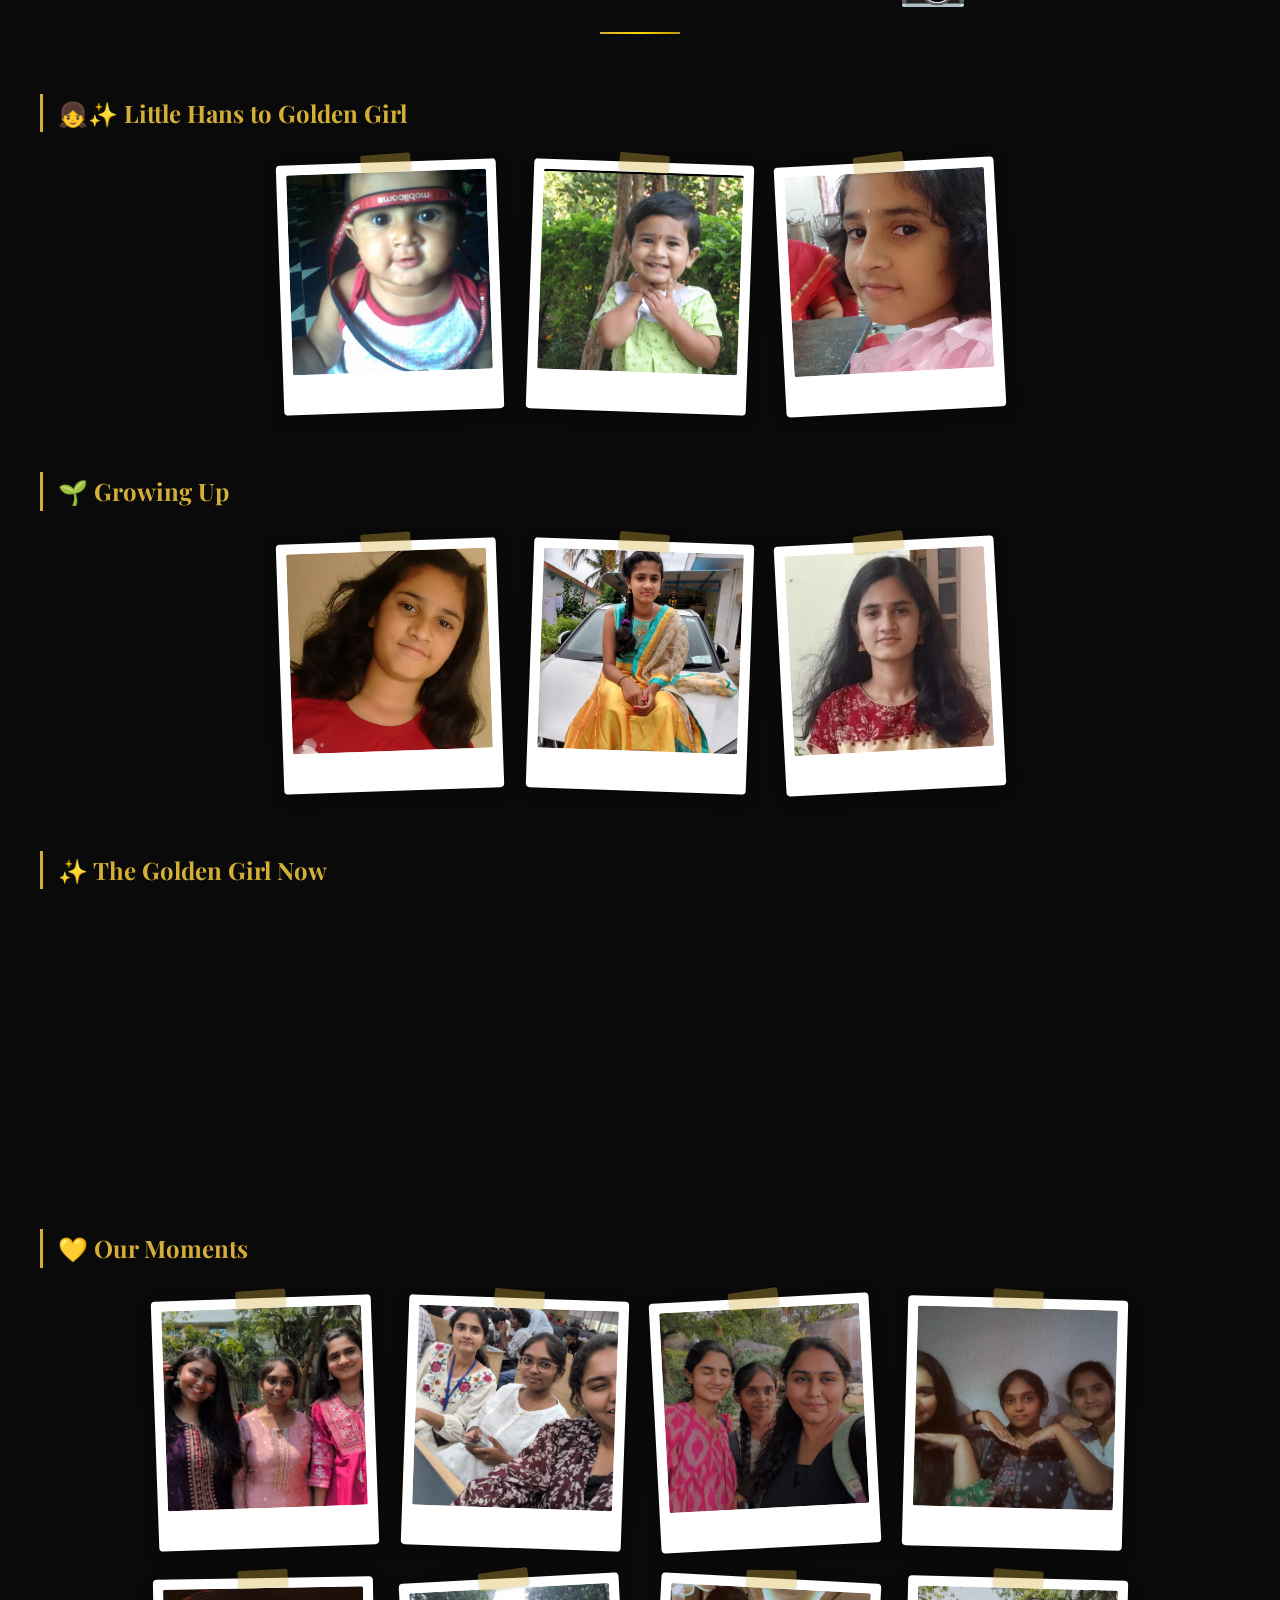
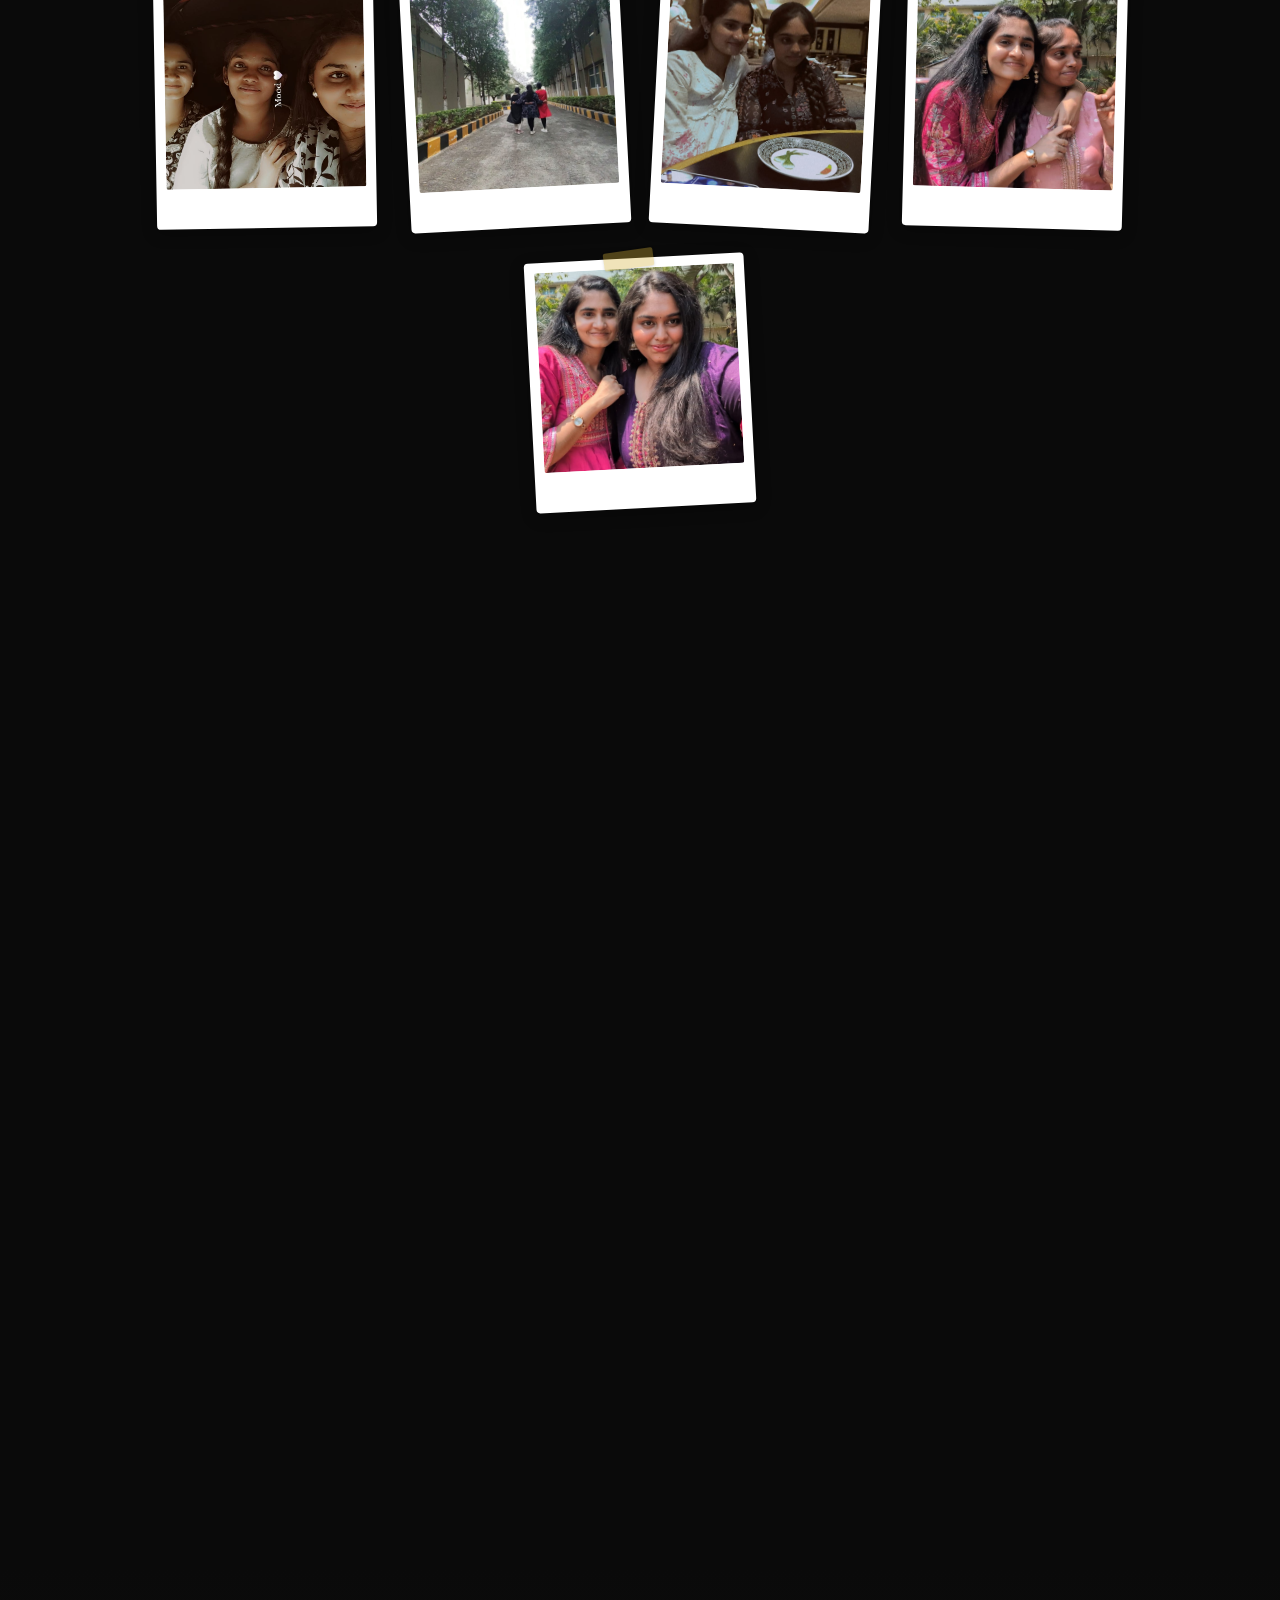
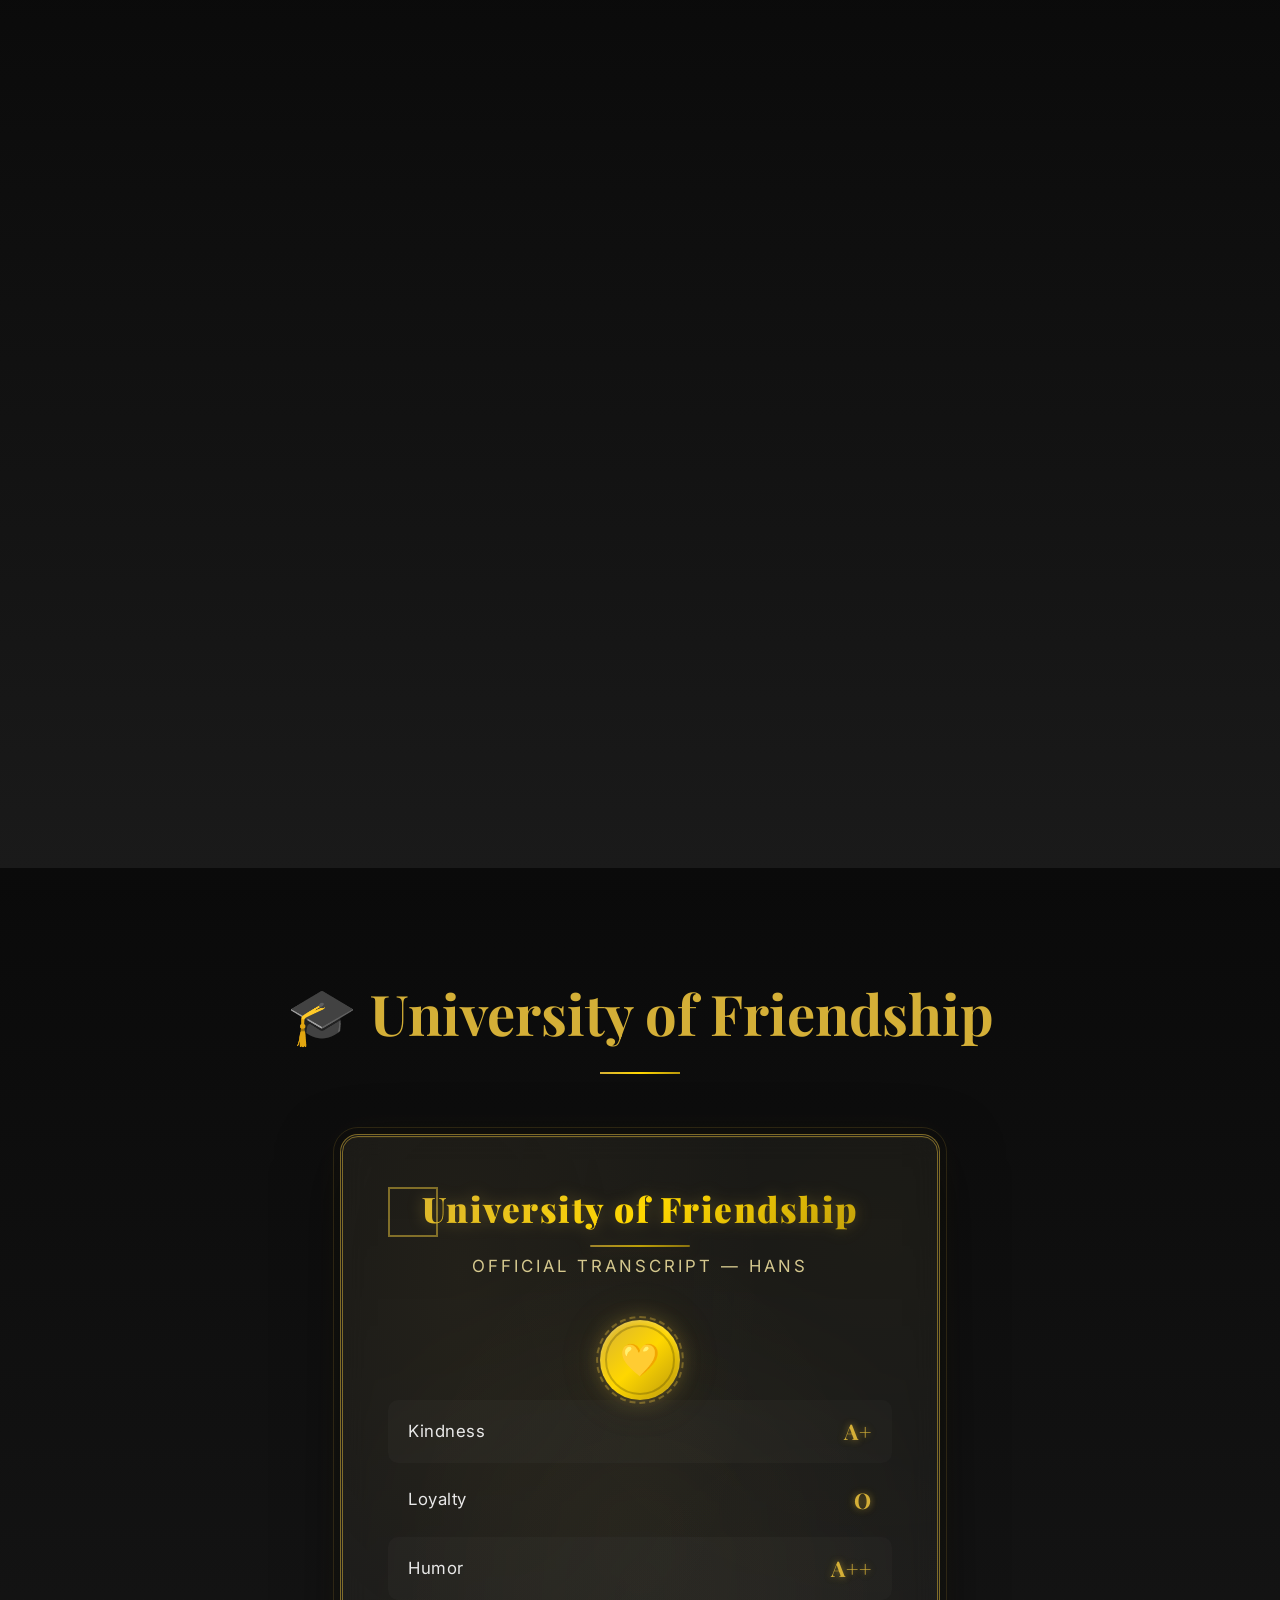
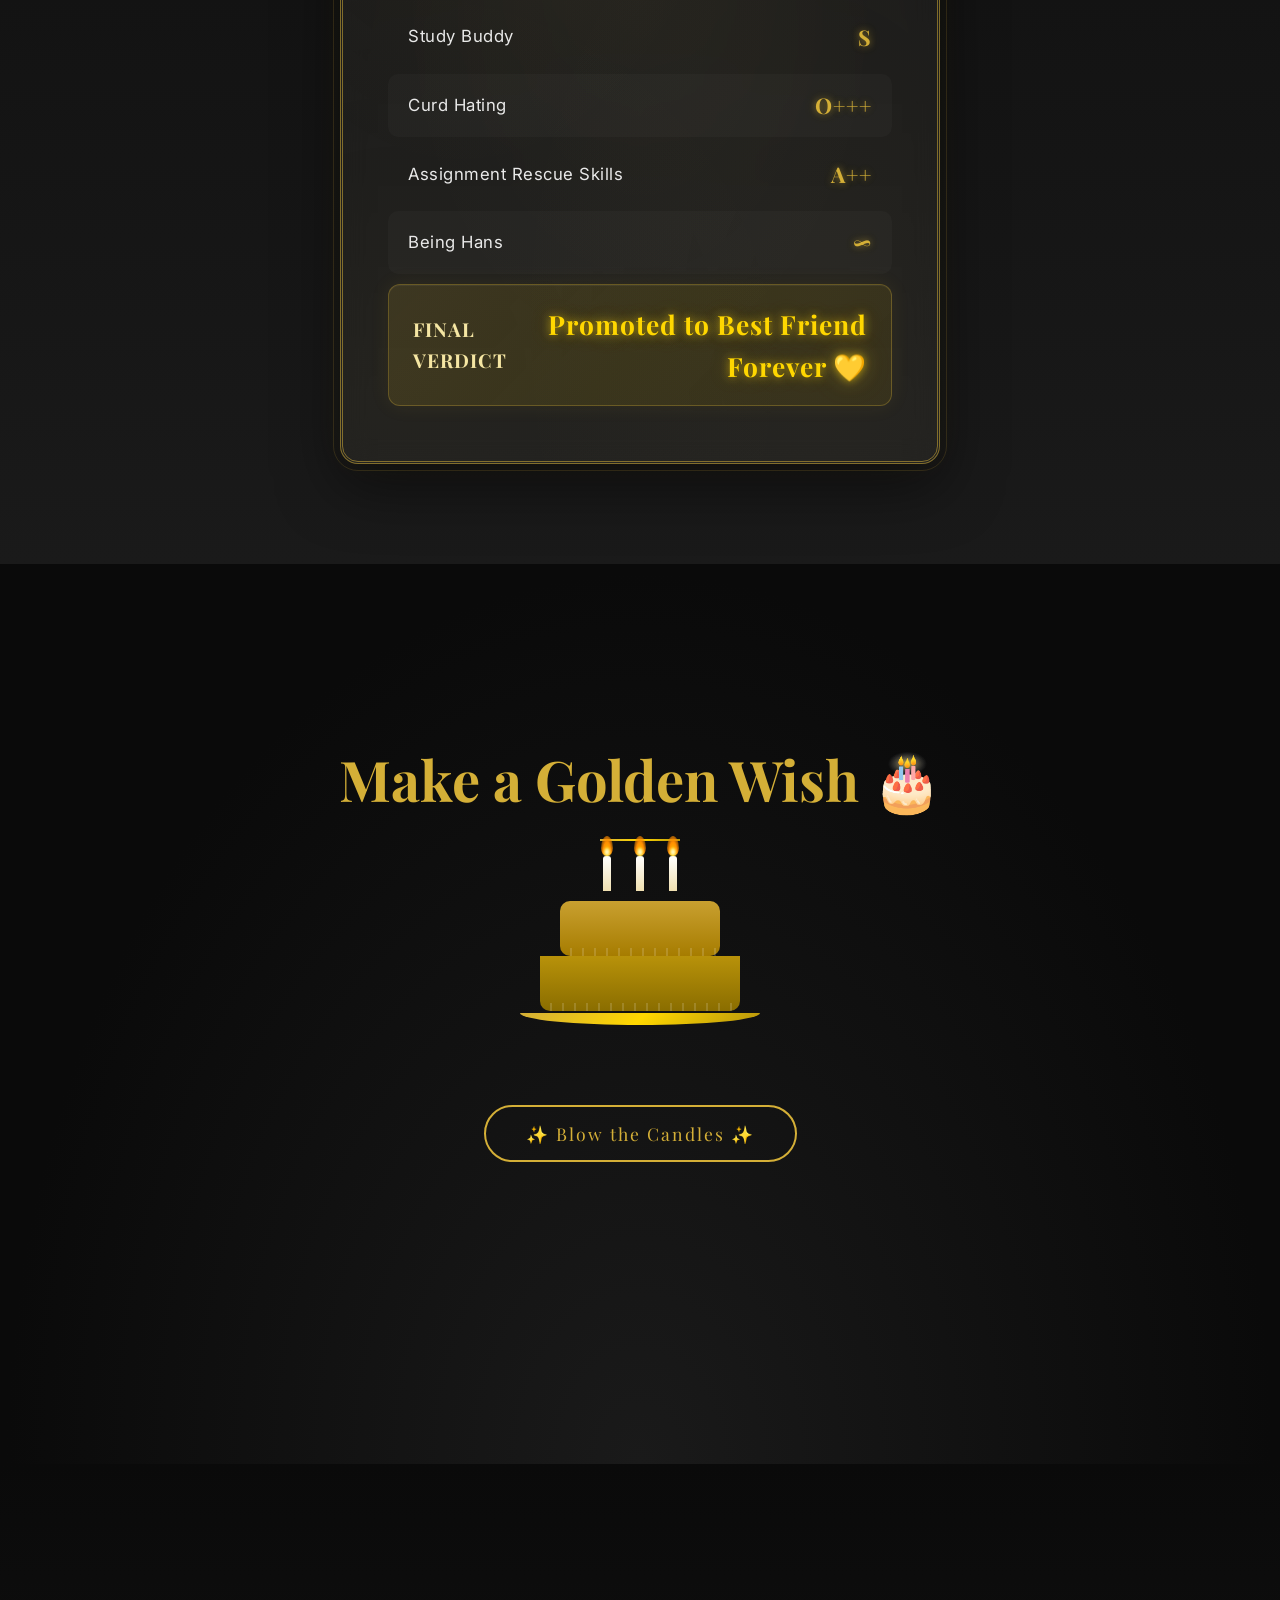
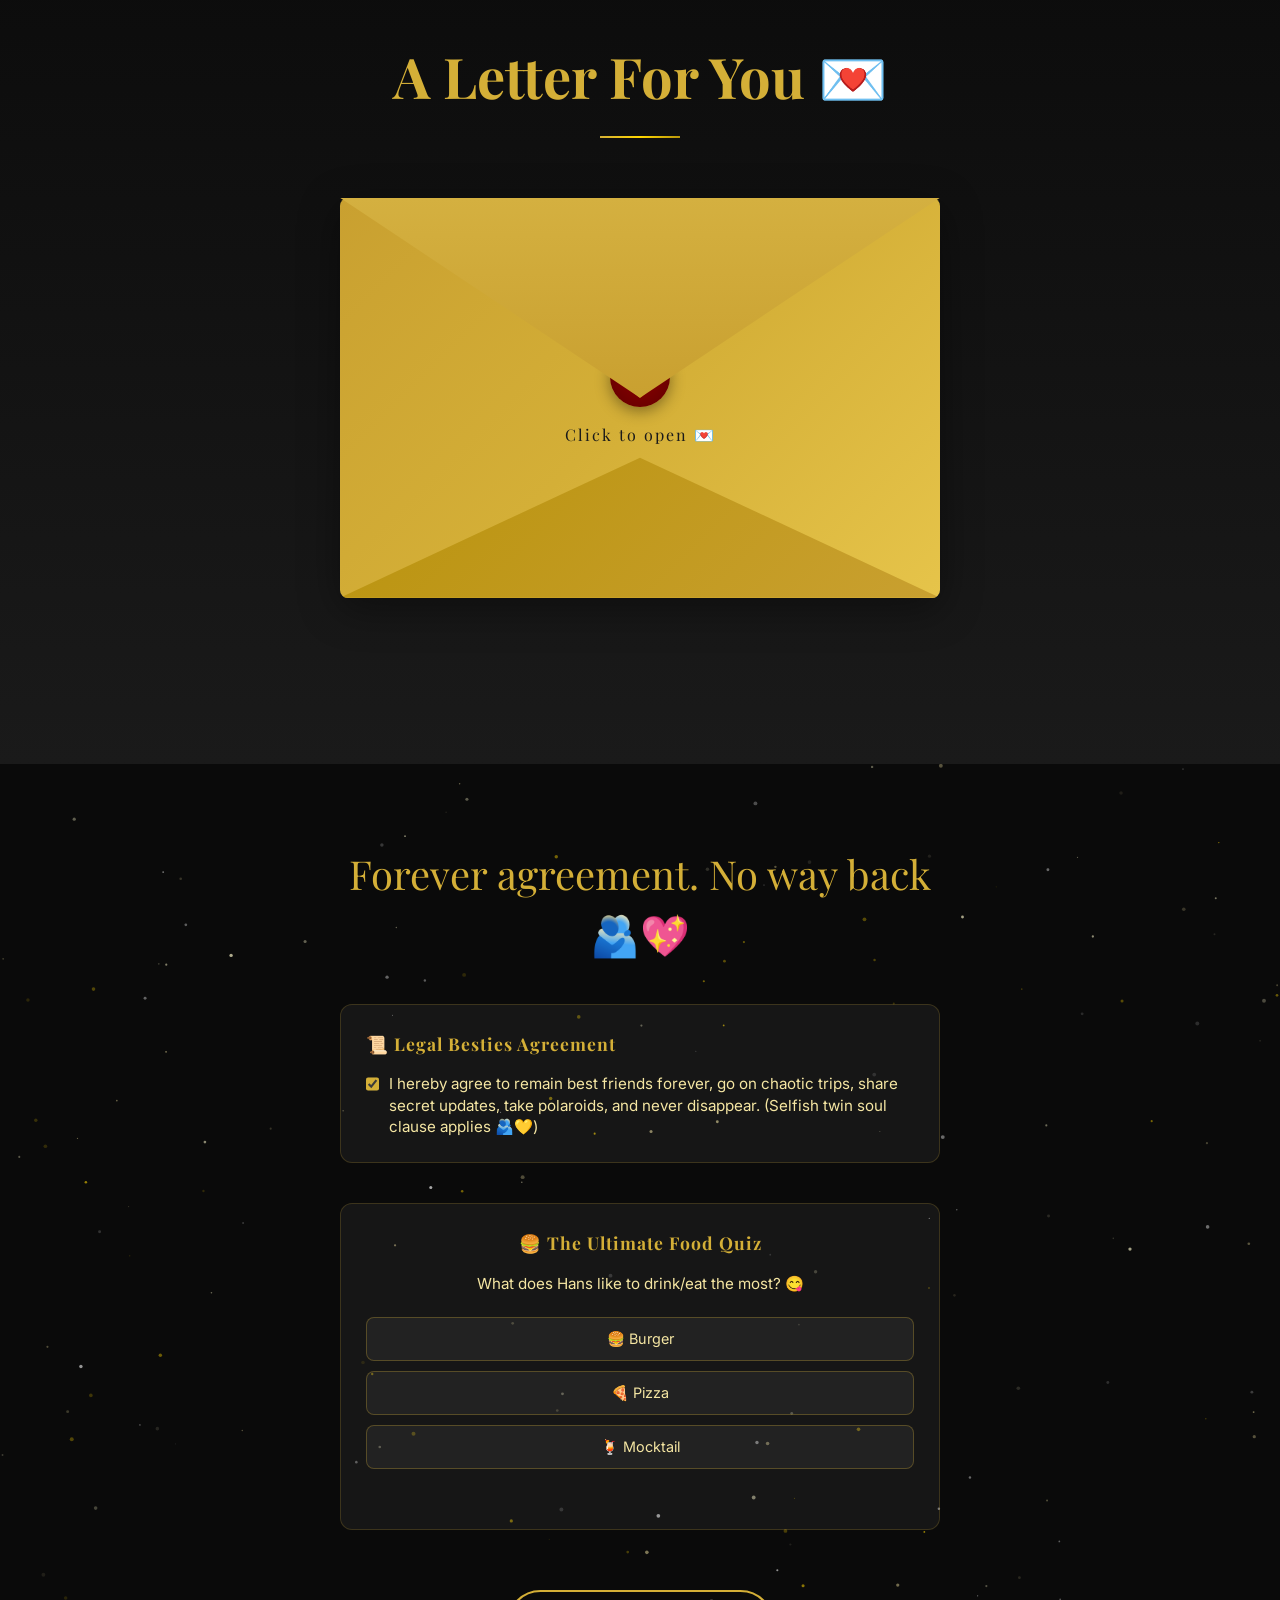
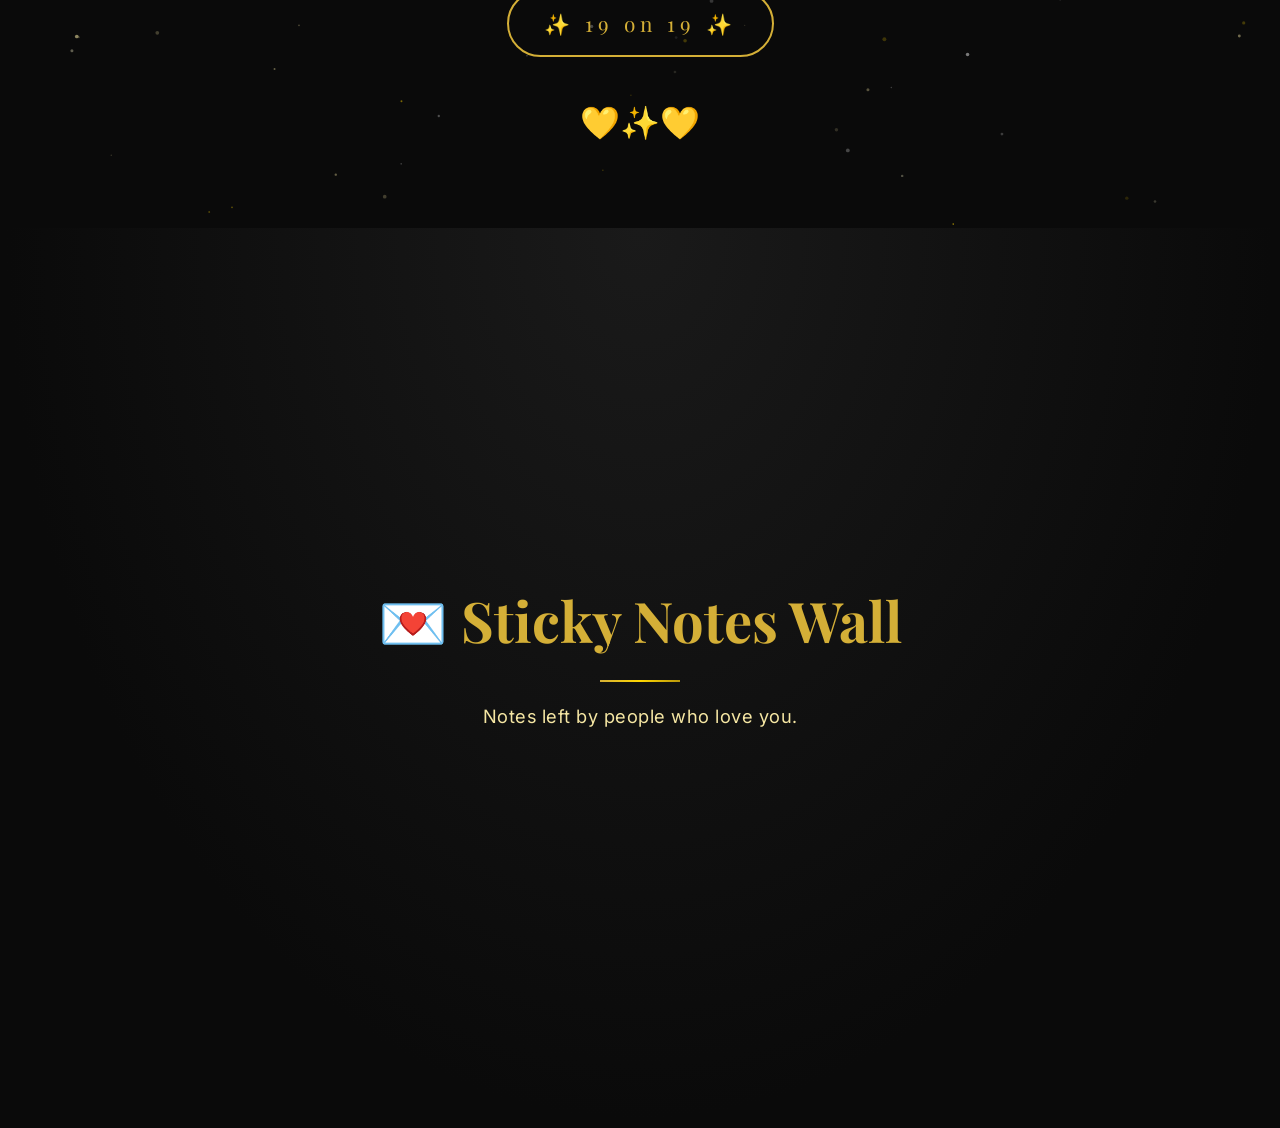
==== commit 3448d6f9: "Hide lock UI in HTML directly + cache bust - birthday unlock" ====
--- a/index.html
+++ b/index.html
@@ -116,8 +116,8 @@
                 </div>
             </div>
 
-            <!-- LOCKDOWN CONTAINER -->
-            <div id="website-lock-container" class="website-lock-container">
+            <!-- LOCKDOWN CONTAINER — Hidden: It's her birthday! 🎂 -->
+            <div id="website-lock-container" class="website-lock-container" style="display:none!important;">
                 <p class="lock-message">The timer is ticking, but the real surprise is locked! 🔒<br>Wait for me to unlock the magic tomorrow!</p>
                 <div class="lock-input-group">
                     <input type="password" id="website-passcode" placeholder="Enter secret passcode...">
@@ -493,7 +493,7 @@
     <!-- Main app (must load last — initializes everything) -->
     <script src="js/main.js?v=3"></script>
     <!-- Lockdown feature -->
-    <script src="js/lock.js?v=1.0"></script>
+    <script src="js/lock.js?v=2.0"></script>
 
 </body>
 </html>
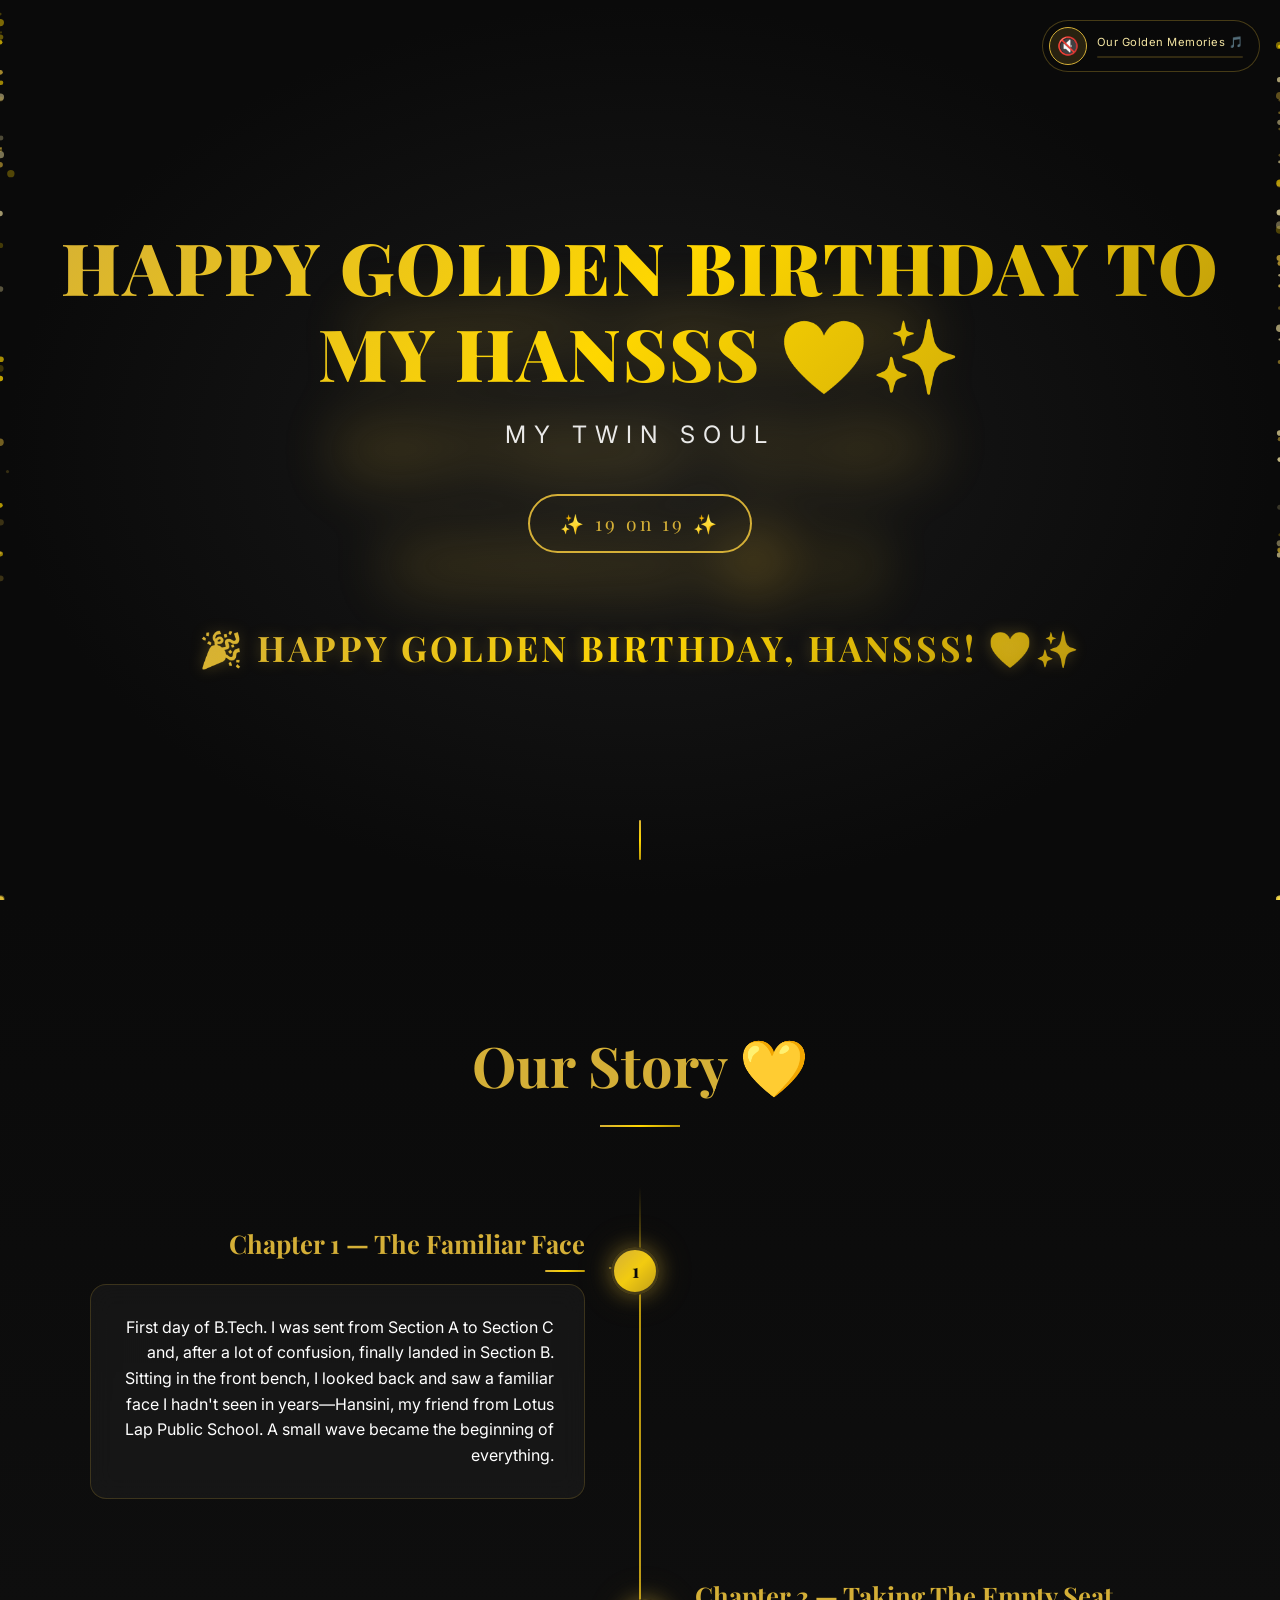
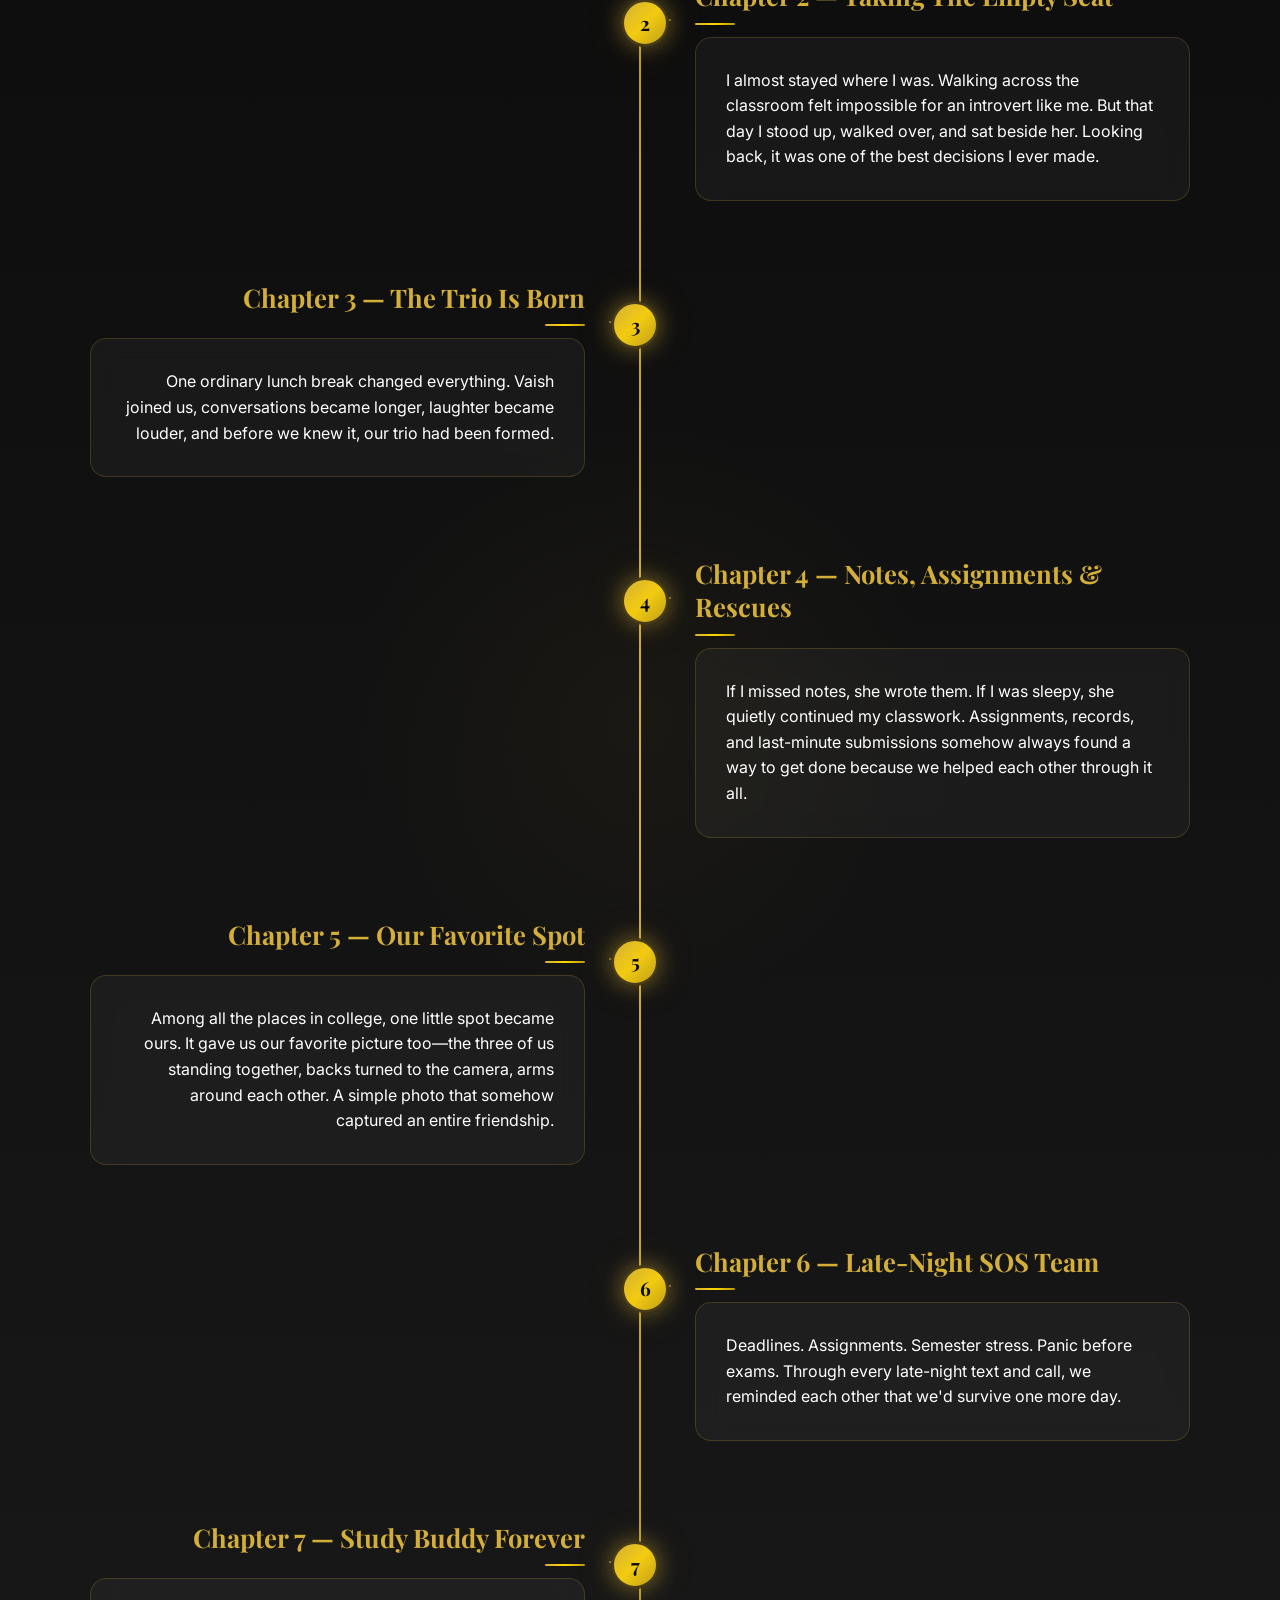
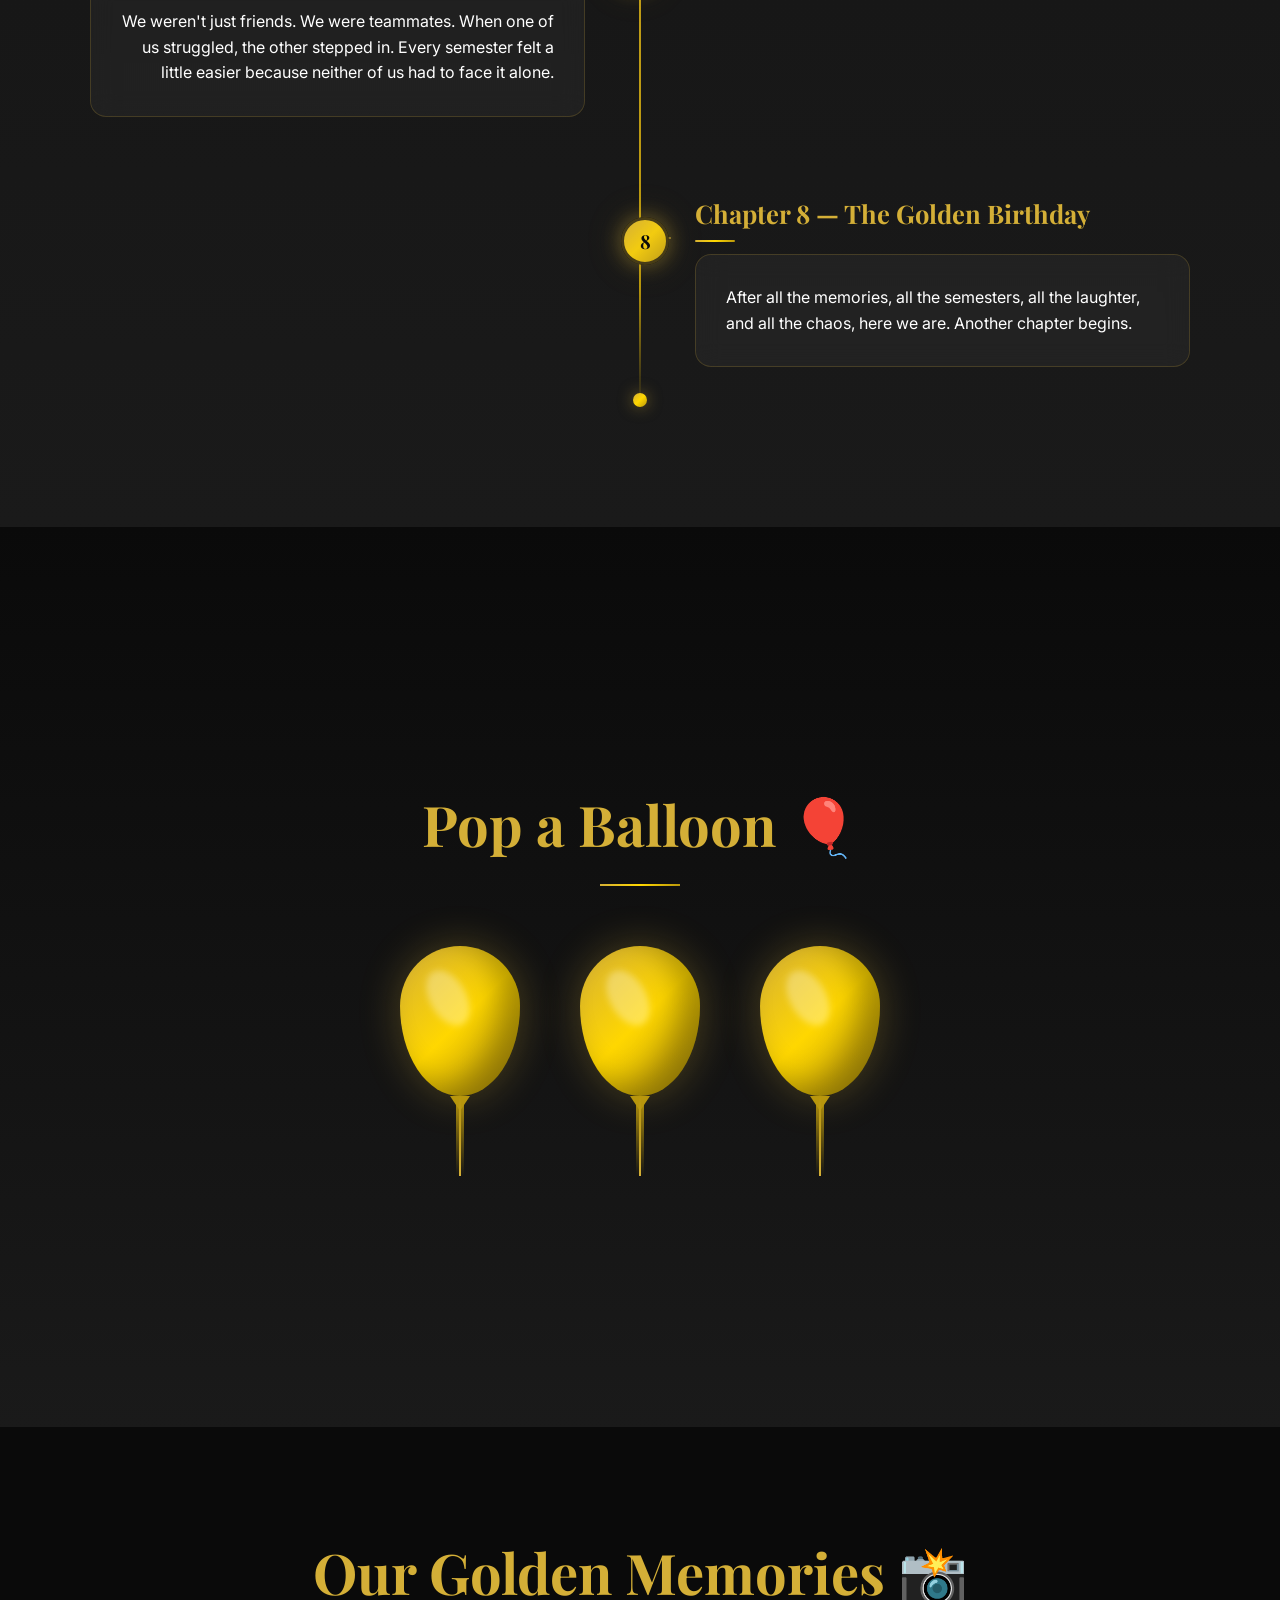
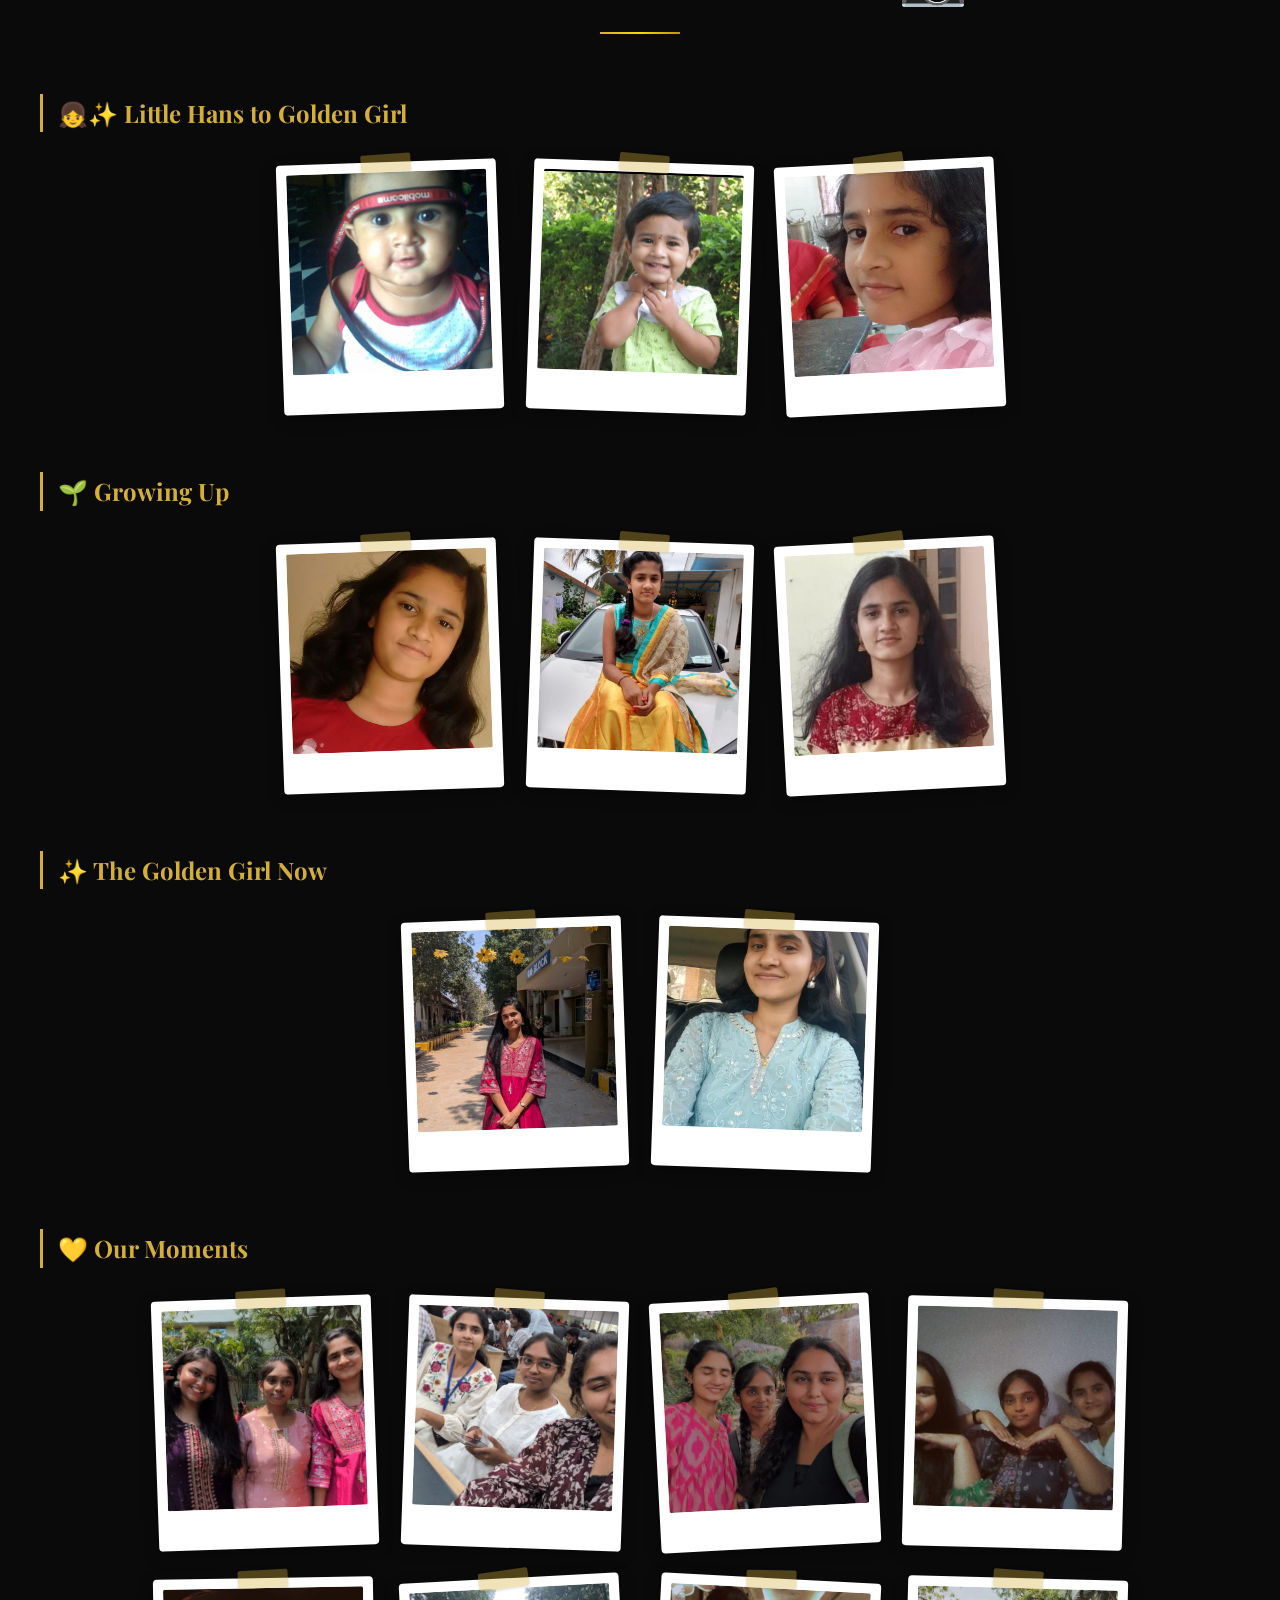
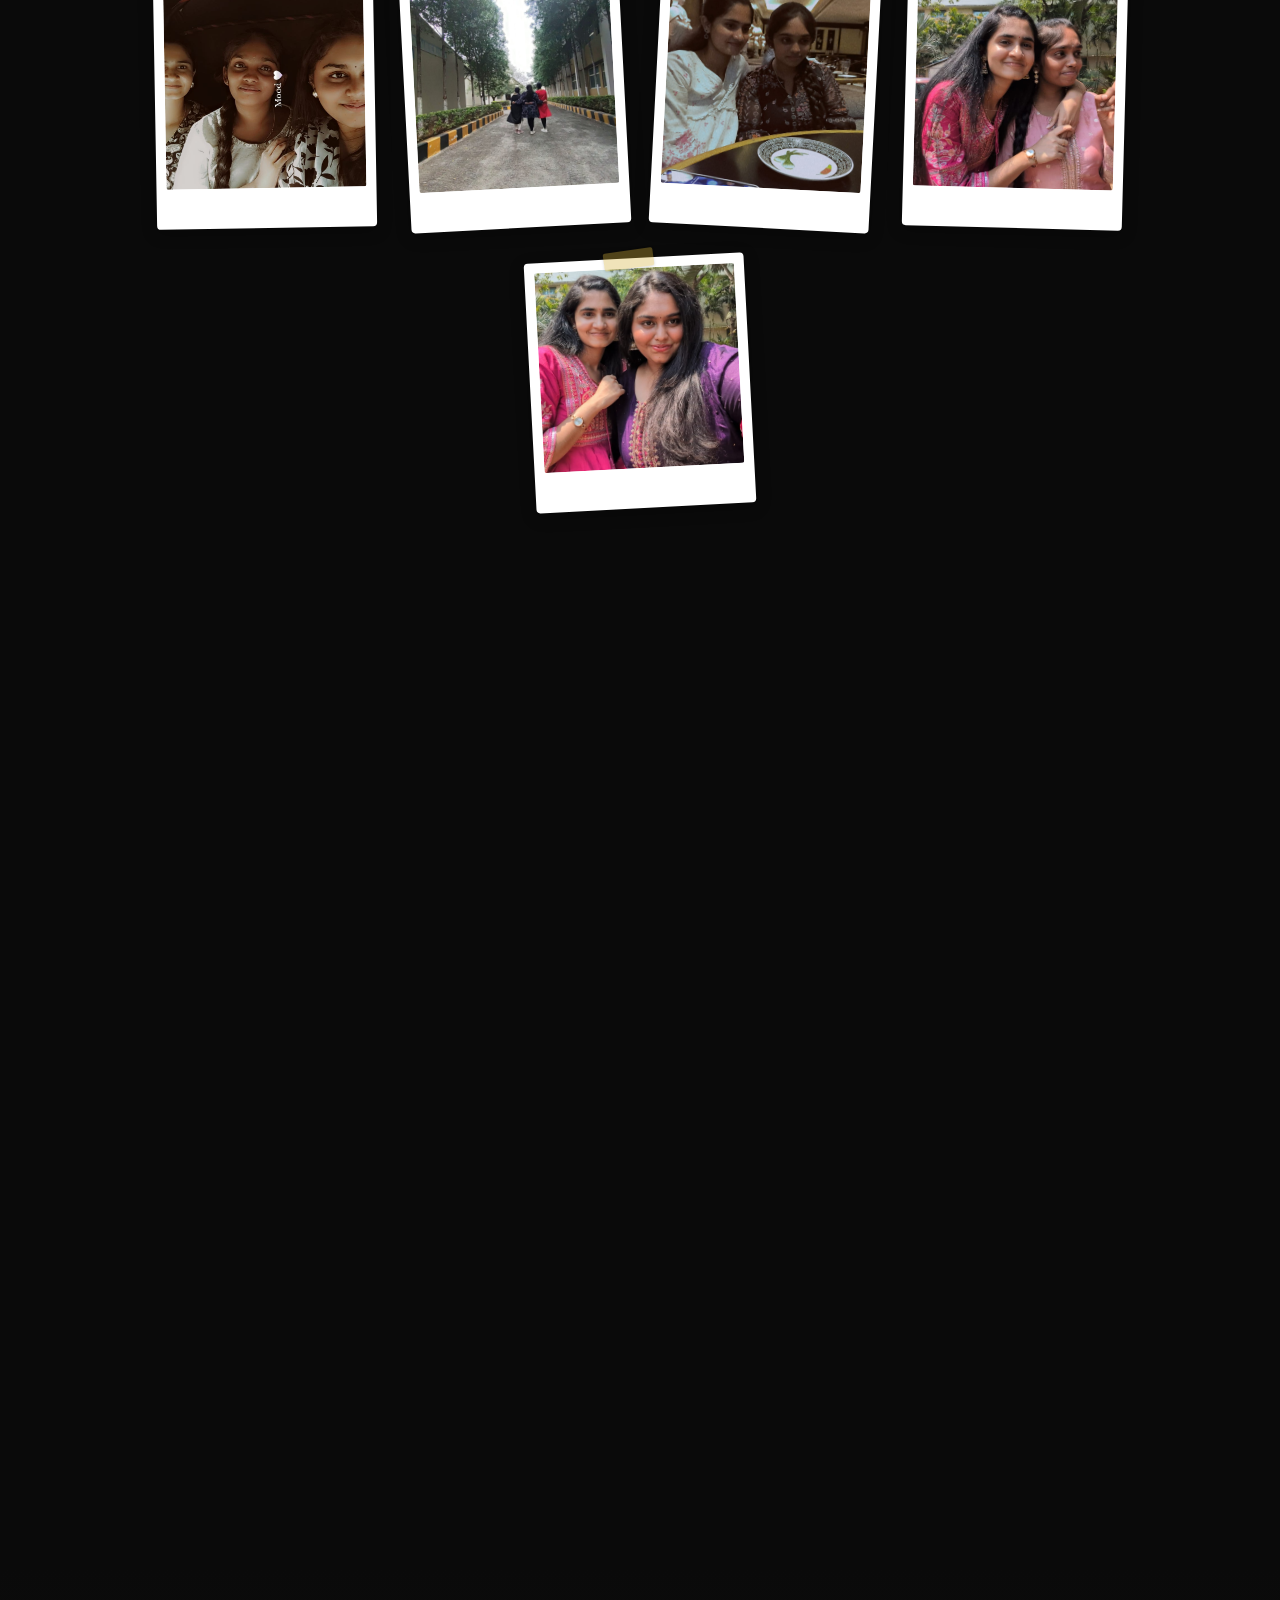
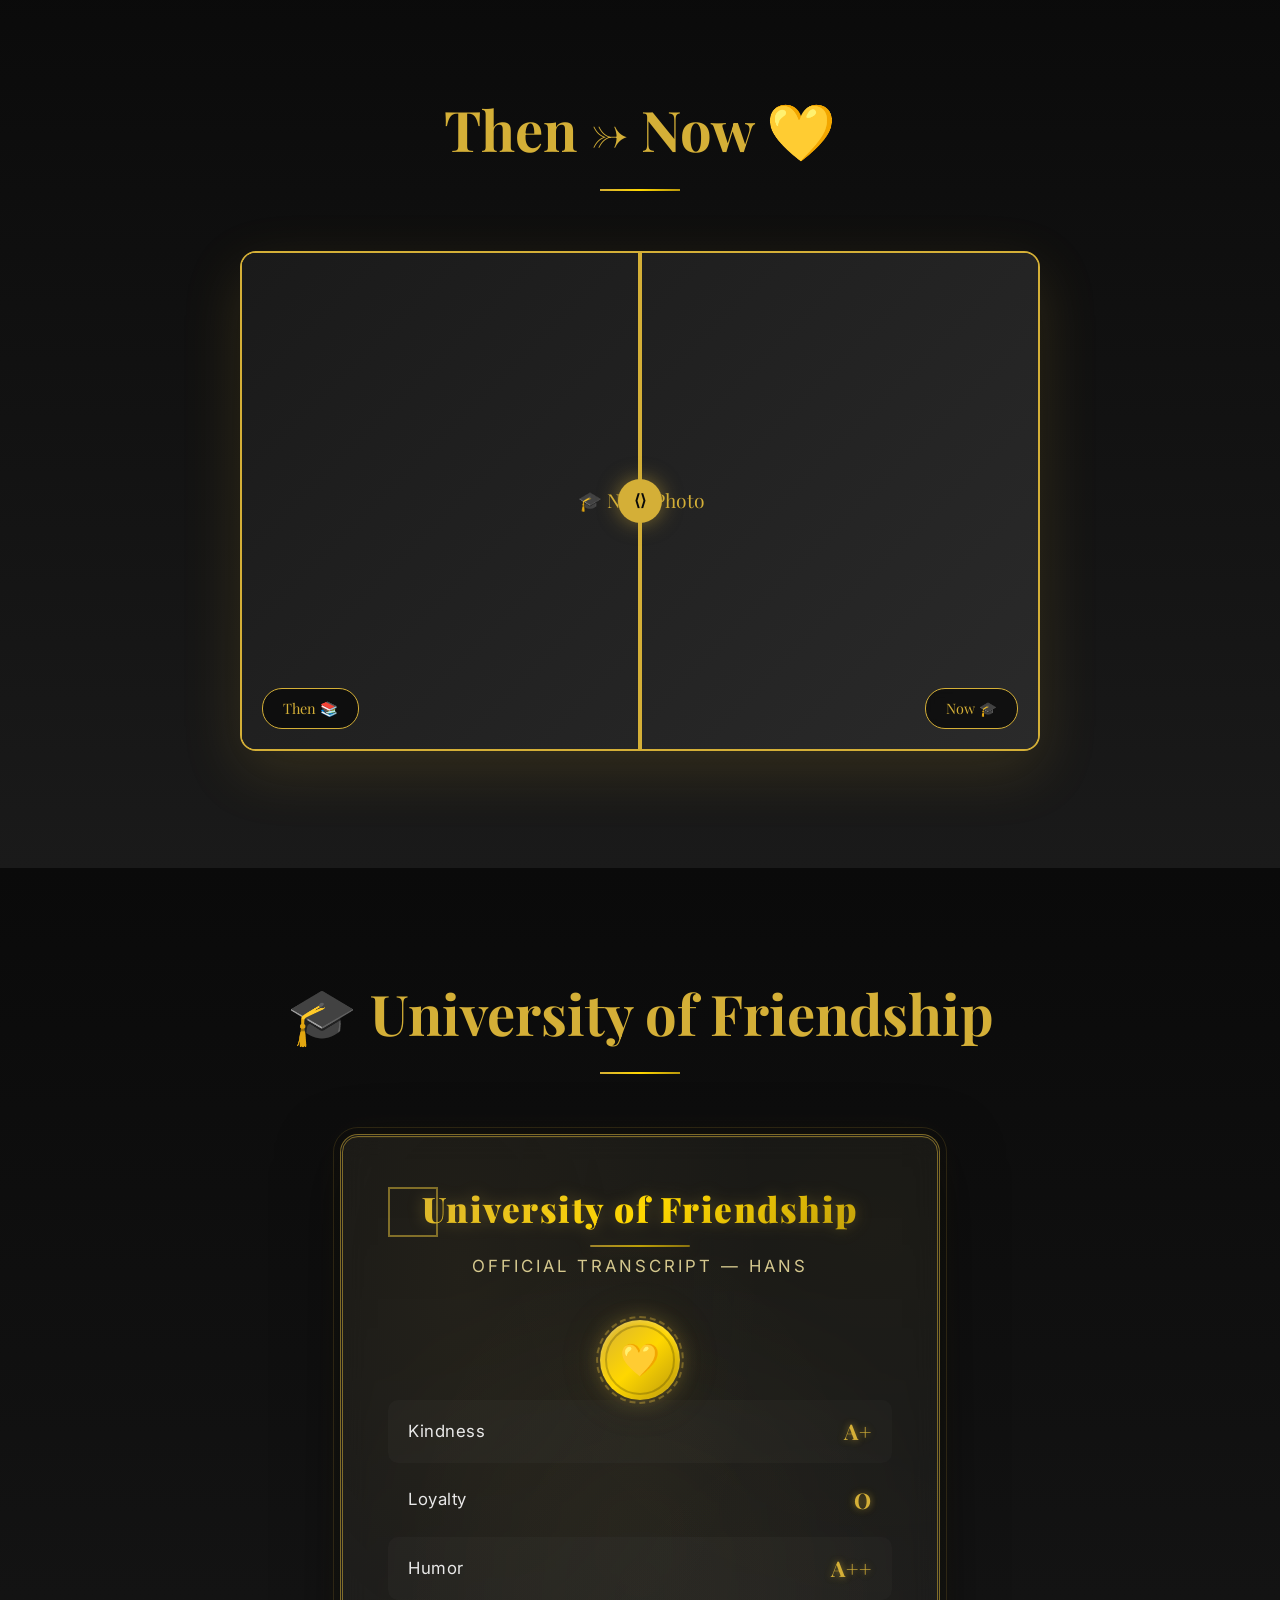
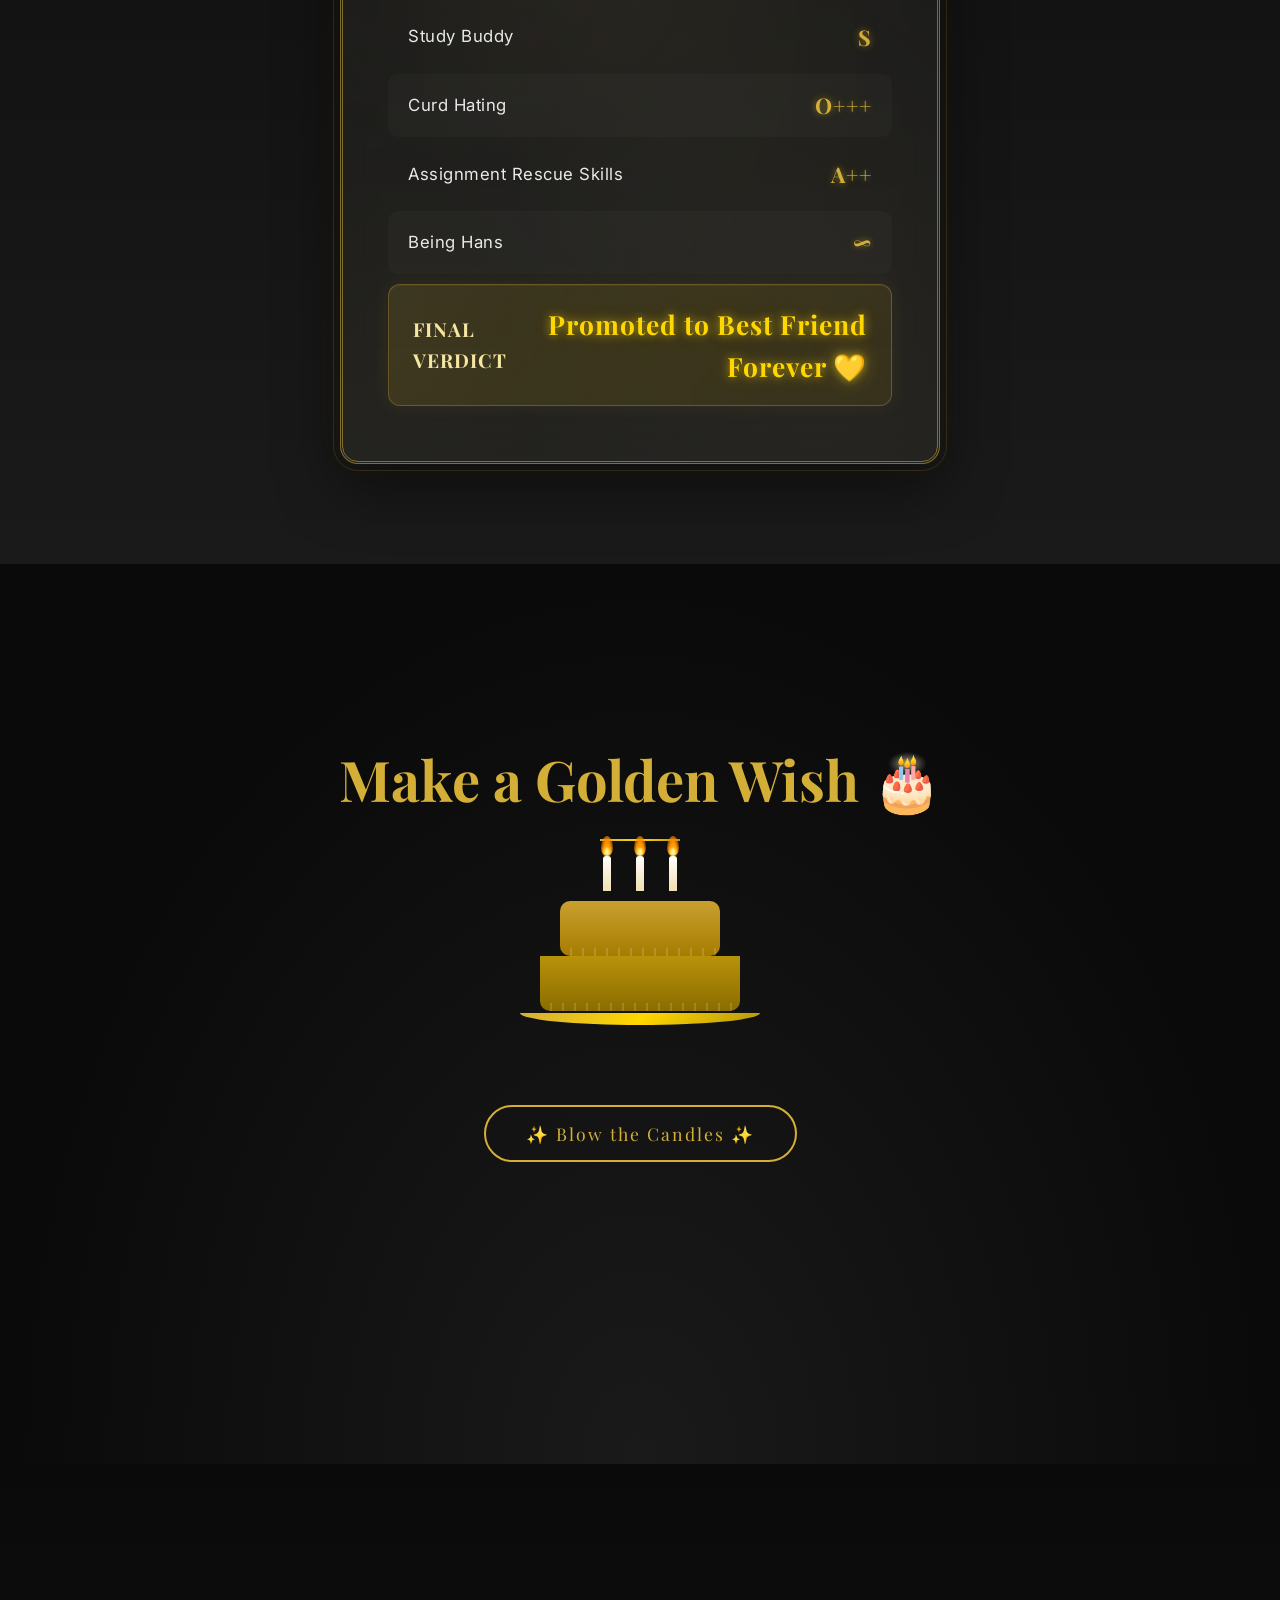
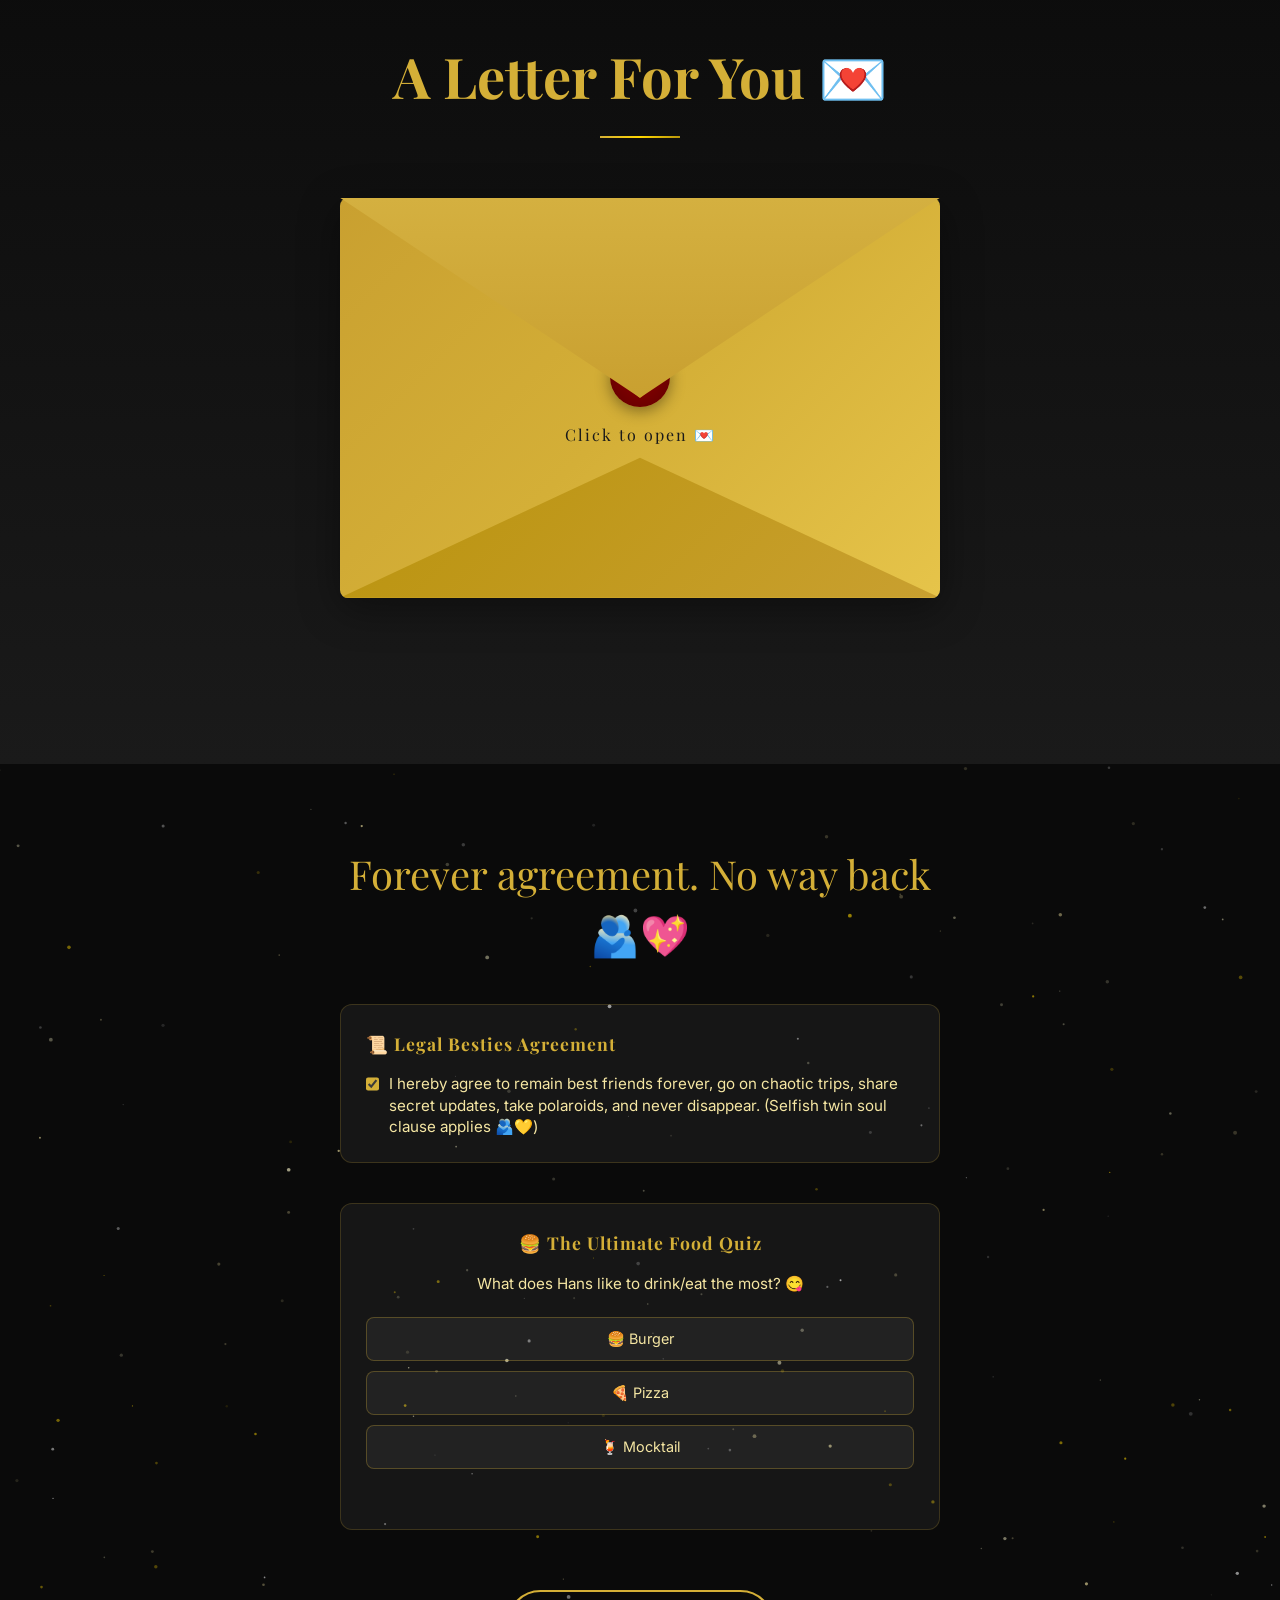
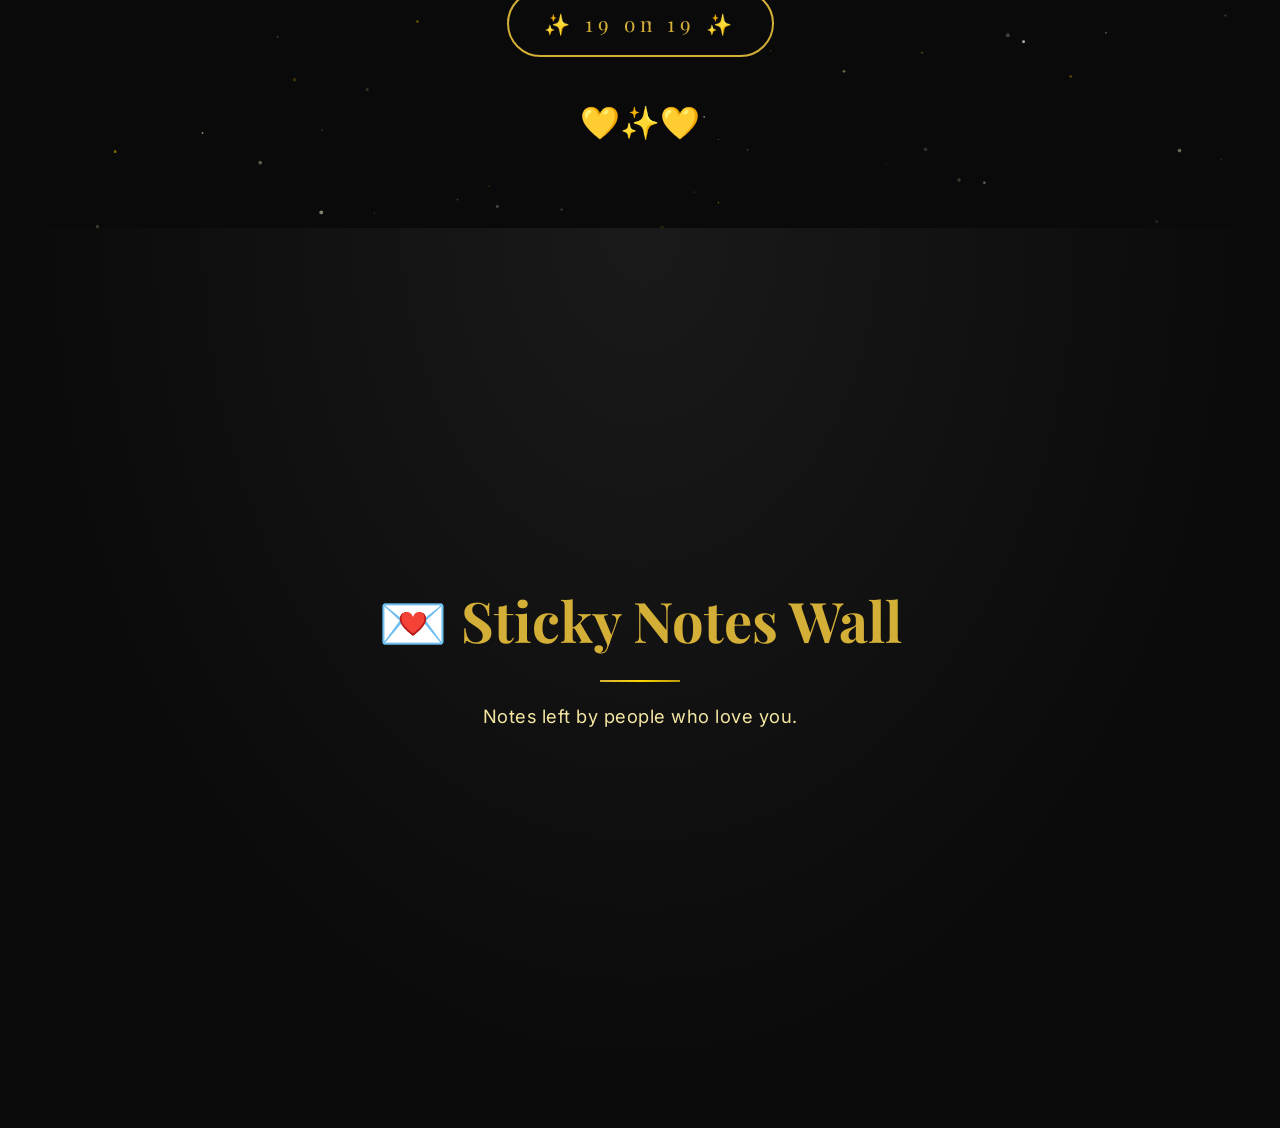
==== commit 934e8971: "Fix countdown.js crash on birthday which blocked sticky notes" ====
--- a/index.html
+++ b/index.html
@@ -486,7 +486,7 @@
     <script src="js/cursor.js?v=1.1"></script>
     <script src="js/lightbox.js?v=1.1"></script>
     <!-- Update 2.0 modules -->
-    <script src="js/countdown.js?v=2.0"></script>
+    <script src="js/countdown.js?v=3.0"></script>
     <script src="js/story.js?v=2.0"></script>
     <!-- Supabase-powered wishes (no SDK needed, uses fetch API) -->
     <script src="js/wishes.js?v=5"></script>
